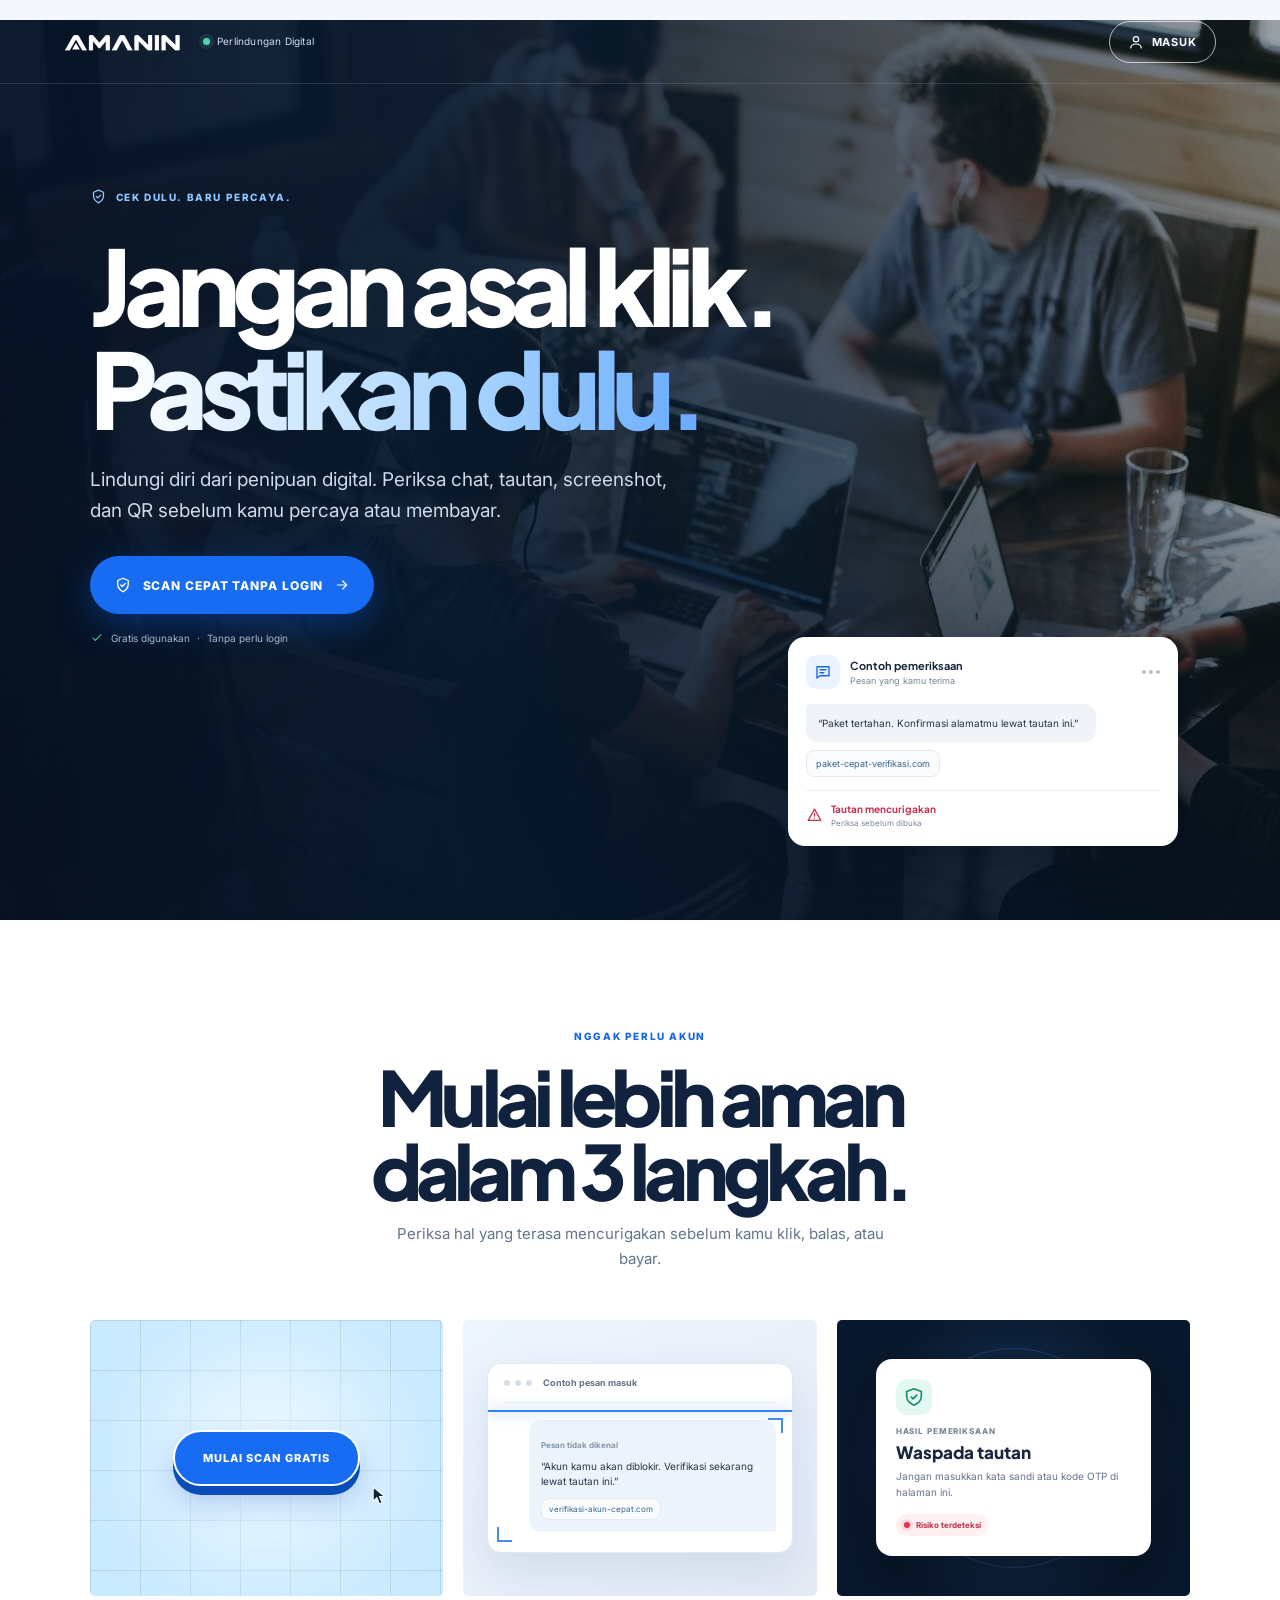
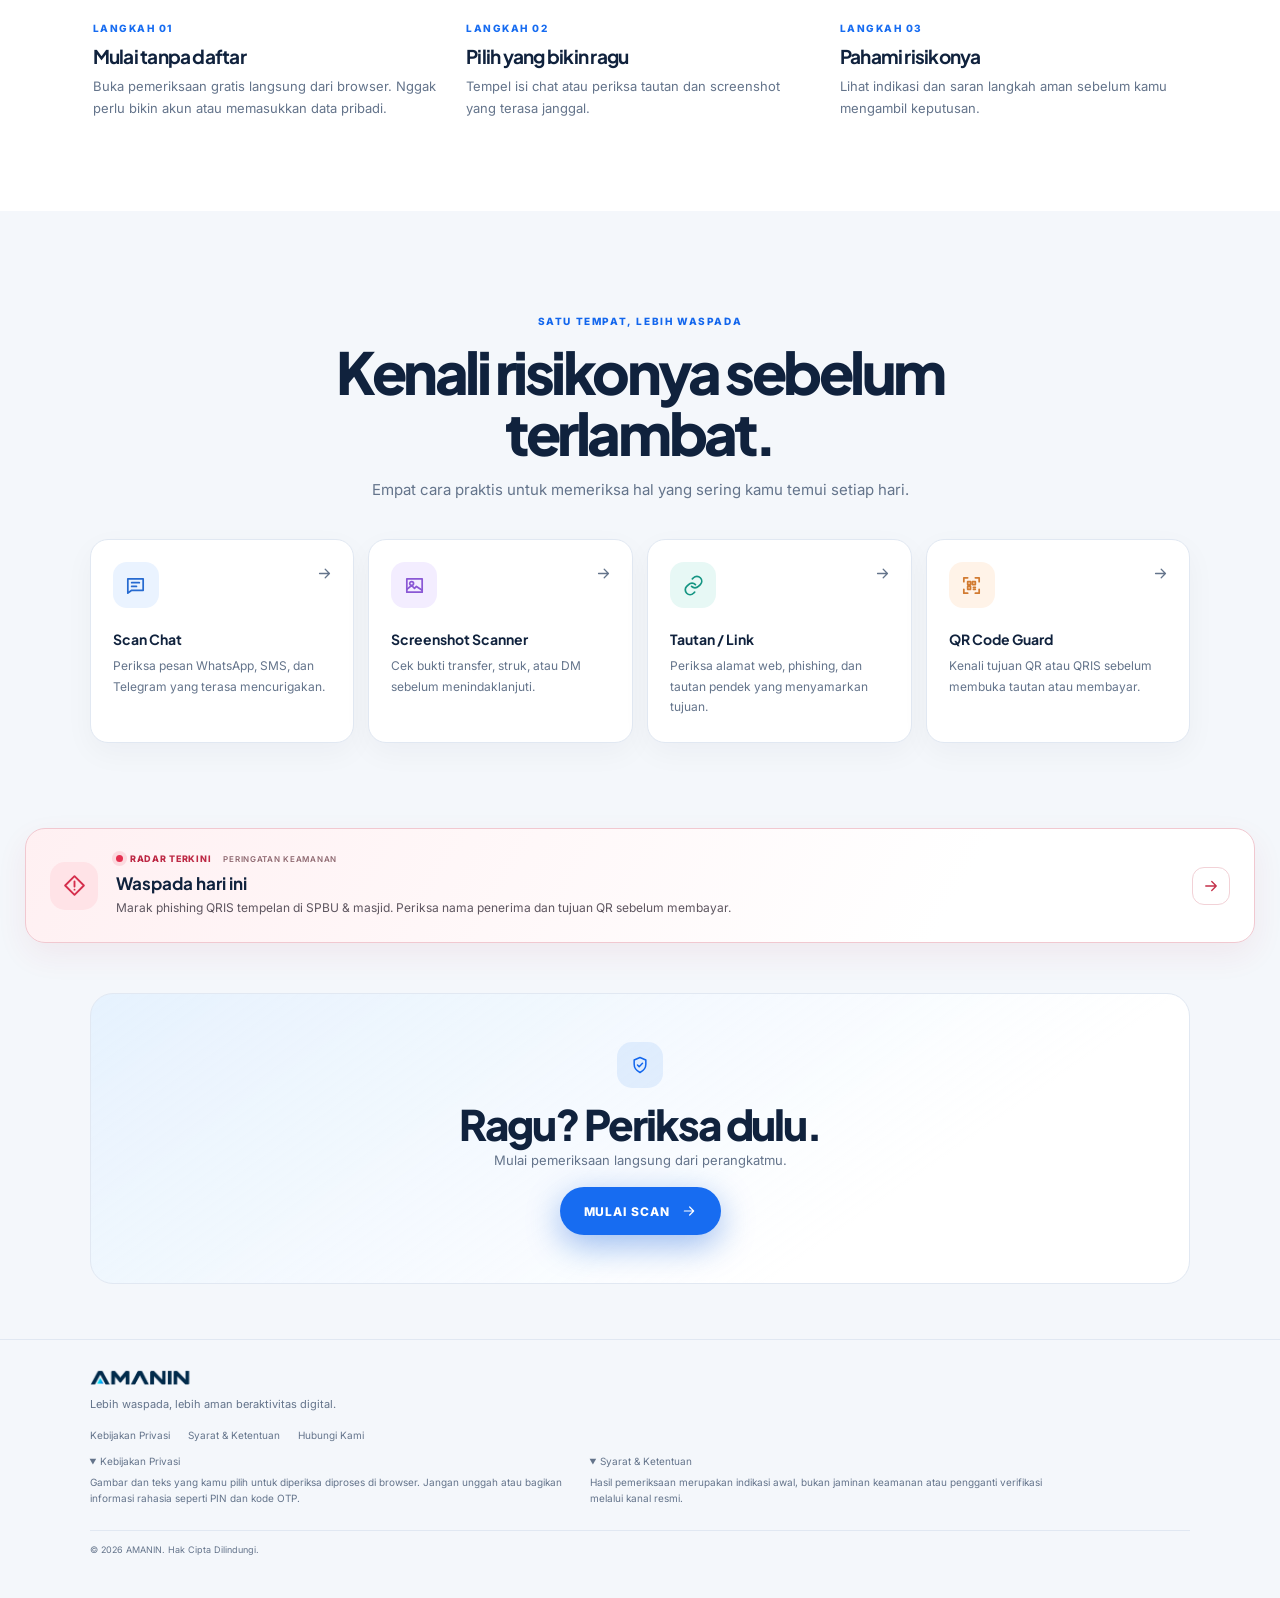
==== index.html @ cc863b43 "banyak lah landing page" ====
<!doctype html>
<html lang="id">
  <head>
    <meta charset="utf-8">
    <meta name="viewport" content="width=device-width, initial-scale=1">
    <meta name="theme-color" content="#f5f8fd">
    <meta name="description" content="AMANIN membantu memeriksa chat, tautan, screenshot, dan QR code agar kamu lebih waspada terhadap penipuan digital.">
    <title>AMANIN — Lindungi Diri dari Penipuan Digital</title>
    <link rel="preconnect" href="https://fonts.googleapis.com">
    <link rel="preconnect" href="https://fonts.gstatic.com" crossorigin>
    <link href="https://fonts.googleapis.com/css2?family=Inter:wght@400;500;600;700&family=Plus+Jakarta+Sans:wght@500;600;700;800&display=swap" rel="stylesheet">
    <link rel="stylesheet" href="css/styles.css">
    <link rel="stylesheet" href="css/landing.css">
  </head>
  <body class="landing-body">
    <div class="landing-shell">
      <header class="landing-header">
        <a class="landing-brand" href="#beranda" aria-label="AMANIN, halaman utama">
          <span class="brand-logo-frame"><img class="brand-logo" src="assets/amanin-wordmark-transparent.png" alt="AMANIN"></span>
          <span class="brand-copy"><small><i></i> Perlindungan Digital</small></span>
        </a>
        <nav class="header-actions" aria-label="Navigasi utama">
          <a class="login-link" href="dashboard.html" aria-label="Masuk ke dashboard AMANIN">
            <svg viewBox="0 0 24 24" aria-hidden="true"><circle cx="12" cy="8" r="4"/><path d="M4 21c.5-4.2 3.1-6 8-6s7.5 1.8 8 6"/></svg>
            <span>Masuk</span>
          </a>
        </nav>
      </header>

      <main id="beranda">
        <section class="landing-hero" aria-labelledby="hero-title">
          <div class="hero-copy">
              <span class="eyebrow"><svg viewBox="0 0 24 24" aria-hidden="true"><path d="M12 3 19 6v5c0 4.6-2.9 7.8-7 10-4.1-2.2-7-5.4-7-10V6l7-3Z"/><path d="m9 12 2 2 4-4"/></svg> CEK DULU. BARU PERCAYA.</span>
              <h1 id="hero-title">Jangan asal klik.<br><span>Pastikan dulu.</span></h1>
              <p class="hero-description">Lindungi diri dari penipuan digital. Periksa chat, tautan, screenshot, dan QR sebelum kamu percaya atau membayar.</p>
            <div class="hero-actions">
              <a class="landing-primary" href="scan.html?mode=qr">
                <svg viewBox="0 0 24 24" aria-hidden="true"><path d="M12 3 19 6v5c0 4.6-2.9 7.8-7 10-4.1-2.2-7-5.4-7-10V6l7-3Z"/><path d="m9 12 2 2 4-4"/></svg>
                Scan Cepat Tanpa Login
                <svg class="button-arrow" viewBox="0 0 24 24" aria-hidden="true"><path d="M5 12h14m-6-6 6 6-6 6"/></svg>
              </a>
            </div>
            <span class="hero-assurance"><svg viewBox="0 0 24 24" aria-hidden="true"><path d="m5 12 4 4L19 6"/></svg> Gratis digunakan <span aria-hidden="true">·</span> Tanpa perlu login</span>
          </div>
          <div class="hero-visual" aria-hidden="true">
            <div class="message-card">
              <div class="message-card-header">
                <span class="message-card-icon"><svg viewBox="0 0 24 24"><path d="M4 5h16v12H8l-4 3V5Z"/><path d="M8 9h8m-8 4h5"/></svg></span>
                <span><strong>Contoh pemeriksaan</strong><small>Pesan yang kamu terima</small></span>
                <span class="message-card-dots" aria-hidden="true"><i></i><i></i><i></i></span>
              </div>
              <p>“Paket tertahan. Konfirmasi alamatmu lewat tautan ini.”</p>
              <span class="message-link">paket-cepat-verifikasi.com</span>
              <div class="message-warning">
                <svg viewBox="0 0 24 24"><path d="M12 3 21 19H3L12 3Z"/><path d="M12 9v4m0 3h.01"/></svg>
                <span><strong>Tautan mencurigakan</strong><small>Periksa sebelum dibuka</small></span>
              </div>
            </div>
          </div>
        </section>

        <section class="steps-section" aria-labelledby="steps-title">
          <div class="steps-intro">
            <span class="eyebrow">NGGAK PERLU AKUN</span>
            <h2 id="steps-title">Mulai lebih aman<br> dalam 3 langkah.</h2>
            <p>Periksa hal yang terasa mencurigakan sebelum kamu klik, balas, atau bayar.</p>
          </div>
          <div class="steps-list">
            <article class="step-card step-start">
              <div class="step-visual start-visual">
                <span class="step-grid-glow"></span>
                <a class="step-demo-button" href="scan.html?mode=qr">MULAI SCAN GRATIS</a>
                <svg class="step-pointer" viewBox="0 0 32 38" aria-hidden="true"><path d="M3 2v27l7-7 5 12 5-2-5-12h10L3 2Z" fill="#10223d" stroke="#fff" stroke-linejoin="round" stroke-width="2"/></svg>
                <span class="step-click-ring" aria-hidden="true"></span>
              </div>
              <div class="step-copy">
                <span class="step-number">LANGKAH 01</span>
                <h3>Mulai tanpa daftar</h3>
                <p>Buka pemeriksaan gratis langsung dari browser. Nggak perlu bikin akun atau memasukkan data pribadi.</p>
              </div>
            </article>

            <article class="step-card step-check">
              <div class="step-visual check-visual" aria-hidden="true">
                <div class="check-window">
                  <div class="check-window-top"><i></i><i></i><i></i><span>Contoh pesan masuk</span></div>
                  <div class="check-message">
                    <span class="message-sender">Pesan tidak dikenal</span>
                    <p>“Akun kamu akan diblokir. Verifikasi sekarang lewat tautan ini.”</p>
                    <span class="message-link">verifikasi-akun-cepat.com</span>
                  </div>
                  <div class="scan-sweep"></div>
                  <span class="scan-corner scan-corner-one"></span>
                  <span class="scan-corner scan-corner-two"></span>
                </div>
              </div>
              <div class="step-copy">
                <span class="step-number">LANGKAH 02</span>
                <h3>Pilih yang bikin ragu</h3>
                <p>Tempel isi chat atau periksa tautan dan screenshot yang terasa janggal.</p>
              </div>
            </article>

            <article class="step-card step-result">
              <div class="step-visual result-visual" aria-hidden="true">
                <div class="result-orbit result-orbit-one"></div>
                <div class="result-orbit result-orbit-two"></div>
                <div class="result-card">
                  <span class="result-icon"><svg viewBox="0 0 24 24"><path d="M12 3 20 6v5c0 4.8-3.1 8-8 10-4.9-2-8-5.2-8-10V6l8-3Z"/><path d="m9 12 2 2 4-4"/></svg></span>
                  <span class="result-label">HASIL PEMERIKSAAN</span>
                  <strong>Waspada tautan</strong>
                  <p>Jangan masukkan kata sandi atau kode OTP di halaman ini.</p>
                  <span class="result-status"><i></i> Risiko terdeteksi</span>
                </div>
              </div>
              <div class="step-copy">
                <span class="step-number">LANGKAH 03</span>
                <h3>Pahami risikonya</h3>
                <p>Lihat indikasi dan saran langkah aman sebelum kamu mengambil keputusan.</p>
              </div>
            </article>
          </div>
        </section>

        <section class="features-section" id="fitur" aria-labelledby="features-title">
          <div class="section-intro">
            <span class="eyebrow">SATU TEMPAT, LEBIH WASPADA</span>
            <h2 id="features-title">Kenali risikonya sebelum terlambat.</h2>
            <p>Empat cara praktis untuk memeriksa hal yang sering kamu temui setiap hari.</p>
          </div>
          <div class="features-grid">
            <a class="feature-card feature-chat" href="scan.html?mode=chat">
              <span class="feature-icon"><svg viewBox="0 0 24 24" aria-hidden="true"><path d="M4 5h16v12H8l-4 3V5Z"/><path d="M8 9h8m-8 4h5"/></svg></span>
              <span class="feature-arrow"><svg viewBox="0 0 24 24" aria-hidden="true"><path d="M5 12h14m-6-6 6 6-6 6"/></svg></span>
              <strong>Scan Chat</strong><small>Periksa pesan WhatsApp, SMS, dan Telegram yang terasa mencurigakan.</small>
            </a>
            <a class="feature-card feature-image" href="scan.html?mode=chat">
              <span class="feature-icon"><svg viewBox="0 0 24 24" aria-hidden="true"><path d="M4 5h16v14H4z"/><circle cx="9" cy="10" r="2"/><path d="m4 16 5-4 3 3 2-2 6 4"/></svg></span>
              <span class="feature-arrow"><svg viewBox="0 0 24 24" aria-hidden="true"><path d="M5 12h14m-6-6 6 6-6 6"/></svg></span>
              <strong>Screenshot Scanner</strong><small>Cek bukti transfer, struk, atau DM sebelum menindaklanjuti.</small>
            </a>
            <a class="feature-card feature-link" href="scan.html?mode=link">
              <span class="feature-icon"><svg viewBox="0 0 24 24" aria-hidden="true"><path d="M10 13a5 5 0 0 0 7.1 0l2-2a5 5 0 0 0-7.1-7.1l-1.2 1.2"/><path d="M14 11a5 5 0 0 0-7.1 0l-2 2a5 5 0 0 0 7.1 7.1l1.2-1.2"/></svg></span>
              <span class="feature-arrow"><svg viewBox="0 0 24 24" aria-hidden="true"><path d="M5 12h14m-6-6 6 6-6 6"/></svg></span>
              <strong>Tautan / Link</strong><small>Periksa alamat web, phishing, dan tautan pendek yang menyamarkan tujuan.</small>
            </a>
            <a class="feature-card feature-qr" href="scan.html?mode=qr">
              <span class="feature-icon"><svg viewBox="0 0 24 24" aria-hidden="true"><path d="M4 8V4h4m8 0h4v4M4 16v4h4m8 0h4v-4M8 8h3v3H8zm5 0h3v3h-3zm-5 5h3v3H8zm6 1h2m-2 2h2"/></svg></span>
              <span class="feature-arrow"><svg viewBox="0 0 24 24" aria-hidden="true"><path d="M5 12h14m-6-6 6 6-6 6"/></svg></span>
              <strong>QR Code Guard</strong><small>Kenali tujuan QR atau QRIS sebelum membuka tautan atau membayar.</small>
            </a>
          </div>
        </section>

        <section class="radar-section" aria-labelledby="radar-title">
          <div class="radar-emblem"><svg viewBox="0 0 24 24" aria-hidden="true"><path d="M12 3 21 12l-9 9-9-9 9-9Z"/><path d="M12 8v5m0 3h.01"/></svg></div>
          <div class="radar-copy">
            <span class="radar-label"><i></i> RADAR TERKINI <small>PERINGATAN KEAMANAN</small></span>
            <h2 id="radar-title">Waspada hari ini</h2>
            <p>Marak phishing QRIS tempelan di SPBU &amp; masjid. Periksa nama penerima dan tujuan QR sebelum membayar.</p>
          </div>
          <a class="radar-link" href="scan.html?mode=qr" aria-label="Periksa QR sekarang"><svg viewBox="0 0 24 24" aria-hidden="true"><path d="M5 12h14m-6-6 6 6-6 6"/></svg></a>
        </section>

        <section class="closing-cta" aria-labelledby="closing-title">
          <span class="closing-icon"><svg viewBox="0 0 24 24" aria-hidden="true"><path d="M12 3 19 6v5c0 4.6-2.9 7.8-7 10-4.1-2.2-7-5.4-7-10V6l7-3Z"/><path d="m9 12 2 2 4-4"/></svg></span>
          <h2 id="closing-title">Ragu? Periksa dulu.</h2>
          <p>Mulai pemeriksaan langsung dari perangkatmu.</p>
          <a class="landing-primary" href="scan.html?mode=qr">Mulai Scan <svg class="button-arrow" viewBox="0 0 24 24" aria-hidden="true"><path d="M5 12h14m-6-6 6 6-6 6"/></svg></a>
        </section>
      </main>

      <footer class="landing-footer">
        <a class="footer-brand" href="#beranda"><img src="assets/amanin-wordmark-transparent.png" alt="AMANIN"></a>
        <p>Lebih waspada, lebih aman beraktivitas digital.</p>
        <nav class="footer-links" aria-label="Informasi">
          <a href="#privasi">Kebijakan Privasi</a><a href="#syarat">Syarat &amp; Ketentuan</a><a href="mailto:halo@amanin.id">Hubungi Kami</a>
        </nav>
        <div class="legal-details">
          <details id="privasi" open><summary>Kebijakan Privasi</summary><p>Gambar dan teks yang kamu pilih untuk diperiksa diproses di browser. Jangan unggah atau bagikan informasi rahasia seperti PIN dan kode OTP.</p></details>
          <details id="syarat" open><summary>Syarat &amp; Ketentuan</summary><p>Hasil pemeriksaan merupakan indikasi awal, bukan jaminan keamanan atau pengganti verifikasi melalui kanal resmi.</p></details>
        </div>
        <small class="copyright">© 2026 AMANIN. Hak Cipta Dilindungi.</small>
      </footer>
    </div>
    <aside class="mobile-sticky-cta" aria-label="Mulai pemeriksaan">
      <a class="landing-primary" href="scan.html?mode=qr">
        <svg viewBox="0 0 24 24" aria-hidden="true"><path d="M12 3 19 6v5c0 4.6-2.9 7.8-7 10-4.1-2.2-7-5.4-7-10V6l7-3Z"/><path d="m9 12 2 2 4-4"/></svg>
        Scan Cepat Tanpa Login
        <svg class="button-arrow" viewBox="0 0 24 24" aria-hidden="true"><path d="M5 12h14m-6-6 6 6-6 6"/></svg>
      </a>
    </aside>
  </body>
</html>
---- css/styles.css ----
:root {
  color-scheme: light;

  /* -- surfaces -- */
  --bg: #f6f7f9;
  --surface: #ffffff;
  --surface-strong: #ffffff;
  --surface-soft: #eef1f4;
  --surface-tint: #e4f7f3;
  --safety-tint: #eaf8f5;
  --header-surface: #f9fafbd9;
  --nav-surface: #ffffffd9;
  --card: #ffffff;
  --border: #e7eaee;
  --line: #e9ecf0;

  /* -- ink -- */
  --ink: #10151c;
  --muted: #5b6573;
  --text-muted: #5b6573;
  --text-subtle: #6b7484;

  /* -- blue brand accents; green is reserved for safe-status indicators -- */
  --cyan: #0752e7;
  --emerald: #0d9d79;
  --accent-grad: linear-gradient(135deg, #0752e7, #3887ff);
  --accent-grad-soft: linear-gradient(135deg, #0752e730, #3887ff30);
  --danger: #dc2b4e;
  --danger-tint: #fde9ed;
  --alert-bg: linear-gradient(120deg,#e7f0ff,#f1f6ff);
  --alert-ink: #14243c;
  --alert-border: #cbdaf0;
  --alert-meta: #0752e7;
  --alert-tag-bg: #d9e7fb;
  --alert-tag-ink: #344761;
  --alert-chevron: #4f6580;

  --shadow-color: 16, 24, 39;

  font-family: "Inter", Arial, sans-serif;
  font-synthesis: none;
  text-rendering: optimizeLegibility;
  -webkit-font-smoothing: antialiased;
  -moz-osx-font-smoothing: grayscale;
}

* { box-sizing: border-box; }
html { min-width: 320px; scroll-behavior: smooth; }
body { margin: 0; color: var(--ink); background: #e4e8ee; }
a { color: inherit; text-decoration: none; }
svg { display: block; width: 1.3rem; height: 1.3rem; fill: none; stroke: currentColor; stroke-width: 1.8; stroke-linecap: round; stroke-linejoin: round; }

@media (prefers-reduced-motion: reduce) {
  * { animation-duration: .001ms !important; animation-iteration-count: 1 !important; transition-duration: .001ms !important; scroll-behavior: auto !important; }
}

.app {
  width: min(100%, 430px);
  min-height: 100vh;
  min-height: 100dvh;
  margin: 0 auto;
  position: relative;
  overflow: clip;
  color: var(--ink);
  background: var(--bg);
  box-shadow: 0 0 60px rgba(8, 11, 16, .08);
}
.theme-checkbox {
  position: absolute;
  width: 1px;
  height: 1px;
  overflow: hidden;
  clip: rect(0,0,0,0);
  white-space: nowrap;
  clip-path: inset(50%);
}

/* -------- dark mode: deep slate canvas with blue brand accents -------- */
.app:has(#theme-toggle:checked) {
  color-scheme: dark;
  --bg: #080b10;
  --surface: #0f141b;
  --surface-strong: #121823;
  --surface-soft: #11161f;
  --surface-tint: #101f3d;
  --safety-tint: #10203a;
  --header-surface: #0a0e14d9;
  --nav-surface: #0c1119d9;
  --card: #121825;
  --border: #1d2531;
  --line: #1d2531;

  --ink: #eef3f8;
  --muted: #8c99a9;
  --text-muted: #94a1b1;
  --text-subtle: #8290a1;

  --cyan: #58a0ff;
  --emerald: #3ce8ac;
  --accent-grad: linear-gradient(135deg, #1769ff, #55a5ff);
  --accent-grad-soft: linear-gradient(135deg, #1769ff30, #55a5ff20);
  --danger: #ff5c7a;
  --danger-tint: #2a131a;
  --alert-bg: linear-gradient(120deg,#0b1220,#0d1a2c);
  --alert-ink: #eef4fa;
  --alert-border: #1b2d44;
  --alert-meta: #58a0ff;
  --alert-tag-bg: #ffffff16;
  --alert-tag-ink: #c6d3e3;
  --alert-chevron: #7f93ab;

  --shadow-color: 0, 0, 0;
}

/* -------- type scale -------- */
.welcome h1, .section-heading h2, .hero-card h2, .insight-title h2,
.safety-heading strong, .category-card strong, .recent-copy strong,
.education-copy strong, .score-ring span {
  font-family: "Plus Jakarta Sans", sans-serif;
}

.topbar {
  height: 64px;
  position: sticky;
  z-index: 5;
  top: 0;
  display: flex;
  align-items: center;
  justify-content: space-between;
  padding: 0 20px;
  background: var(--header-surface);
  border-bottom: 1px solid var(--border);
  backdrop-filter: blur(20px) saturate(140%);
  -webkit-backdrop-filter: blur(20px) saturate(140%);
}
.brand { display: flex; flex-direction: column; align-items: flex-start; gap: 3px; }
.brand-logo-frame { display: block; padding: 2px 0; }
.brand-logo { display: block; width: 92px; height: auto; }
#theme-toggle:checked ~ .topbar .brand-logo { filter: brightness(0) saturate(100%) invert(37%) sepia(92%) saturate(3310%) hue-rotate(211deg) brightness(101%) contrast(104%); }
.brand-copy { display: grid; gap: 2px; }
.brand-copy small { display: flex; align-items: center; gap: 6px; color: var(--text-muted); font-size: 9px; letter-spacing: .2px; line-height: 1; }
.brand-copy i { width: 6px; height: 6px; border-radius: 50%; background: var(--cyan); box-shadow: 0 0 6px color-mix(in srgb, var(--cyan) 70%, transparent); }
.active-pill i { width: 6px; height: 6px; border-radius: 50%; background: var(--emerald); box-shadow: 0 0 6px color-mix(in srgb, var(--emerald) 70%, transparent); }
.topbar-actions { display: flex; align-items: center; gap: 14px; }
.theme-toggle { display: flex; align-items: center; color: var(--text-muted); cursor: pointer; user-select: none; }
.theme-switch { position: relative; width: 42px; height: 25px; display: flex; align-items: center; justify-content: space-between; padding: 0 5px; border: 1px solid var(--border); border-radius: 20px; background: var(--surface-soft); transition: background .25s, border-color .25s; }
.theme-switch svg { position: relative; z-index: 1; width: 13px; height: 13px; color: #596a83; }
.moon-icon { opacity: .5; }
.switch-knob { position: absolute; top: 2px; left: 2px; width: 19px; height: 19px; border-radius: 50%; background: white; box-shadow: 0 1px 4px rgba(16,21,28,.18); transition: transform .25s cubic-bezier(.4,0,.2,1); }
#theme-toggle:checked ~ .topbar .theme-switch { border-color: #27384a; background: #152130; }
#theme-toggle:checked ~ .topbar .switch-knob { transform: translateX(17px); background: #1b2635; box-shadow: 0 0 0 1px #58a0ff40, 0 1px 4px rgba(0,0,0,.3); }
#theme-toggle:checked ~ .topbar .sun-icon { opacity: .4; color: #6c7a8c; }
#theme-toggle:checked ~ .topbar .moon-icon { opacity: 1; color: #58a0ff; }
#theme-toggle:focus-visible ~ .topbar .theme-toggle { outline: 2px solid var(--cyan); outline-offset: 4px; border-radius: 5px; }
.profile { width: 31px; height: 31px; overflow: hidden; border-radius: 50%; box-shadow: 0 0 0 2px var(--border), 0 2px 8px rgba(var(--shadow-color), .12); }
.profile img { width: 100%; height: 100%; display: block; }

main { padding-bottom: 128px; }
.page-content { display: flex; flex-direction: column; gap: 22px; padding: 14px 16px 28px; }

.welcome { display: flex; justify-content: space-between; align-items: center; gap: 12px; min-height: 38px; }
.welcome h1 { font-size: 22px; font-weight: 700; line-height: 1.3; letter-spacing: -.5px; }
.welcome h1 span { display: inline-block; font-size: 20px; }
.welcome p { margin: 4px 0 0; color: var(--text-muted); font-size: 13px; line-height: 1.5; letter-spacing: .1px; }
.shield-badge { position: relative; flex: 0 0 44px; width: 44px; height: 44px; display: grid; place-items: center; border-radius: 16px; color: var(--cyan); background: var(--surface-tint); box-shadow: inset 0 0 0 1px color-mix(in srgb, var(--cyan) 22%, transparent); }
.shield-badge svg { width: 22px; height: 22px; }
.shield-badge i { position: absolute; top: -2px; right: -2px; width: 12px; height: 12px; border: 2px solid var(--bg); border-radius: 50%; background: var(--accent-grad); }

/* -------- bento cards: consistent rounded-3xl + floating shadow -------- */
.safety-card, .category-card, .recent-card, .insight-card, .education-card, .hero-card {
  box-shadow:
    0 1px 2px rgba(var(--shadow-color), .04),
    0 10px 24px rgba(var(--shadow-color), .06),
    0 28px 48px -16px rgba(var(--shadow-color), .10);
}
.app:has(#theme-toggle:checked) .safety-card,
.app:has(#theme-toggle:checked) .category-card,
.app:has(#theme-toggle:checked) .recent-card,
.app:has(#theme-toggle:checked) .insight-card,
.app:has(#theme-toggle:checked) .education-card {
  box-shadow:
    0 1px 0 rgba(255,255,255,.02) inset,
    0 14px 30px rgba(0,0,0,.35),
    0 30px 60px -20px rgba(0,0,0,.5);
}

.safety-card { min-height: 78px; display: flex; align-items: center; gap: 13px; padding: 14px 16px; border-radius: 24px; border: 1px solid var(--border); background: linear-gradient(120deg, var(--surface-strong) 46%, var(--safety-tint)); }
.score-ring { flex: 0 0 44px; width: 44px; height: 44px; display: grid; place-items: center; border-radius: 50%; background: conic-gradient(var(--cyan) 0 345deg, var(--border) 345deg); position: relative; color: var(--ink); font: 700 13px "Plus Jakarta Sans",sans-serif; }
.score-ring::before { content: ""; position: absolute; inset: 3px; border-radius: inherit; background: var(--surface-strong); }
.score-ring span { position: relative; font-variant-numeric: tabular-nums; }
.safety-copy { min-width: 0; flex: 1; }
.safety-heading { display: flex; align-items: center; gap: 7px; flex-wrap: wrap; }
.safety-heading strong { font-size: 13px; font-weight: 600; }
.active-pill { display: inline-flex; align-items: center; gap: 5px; padding: 4px 9px; border-radius: 20px; color: var(--emerald); background: color-mix(in srgb, var(--emerald) 14%, transparent); font-size: 9px; font-weight: 700; letter-spacing: .2px; white-space: nowrap; }
.active-pill i { width: 5px; height: 5px; }
.safety-copy p { margin: 4px 0 0; color: var(--text-subtle); font-size: 11px; letter-spacing: .1px; }
.safety-copy p .inline-icon { width: 13px; height: 13px; display: inline-block; margin: 0 3px -2px 0; }
.info-button { flex: 0 0 30px; width: 30px; height: 30px; display: grid; place-items: center; border-radius: 50%; color: var(--text-muted); background: var(--surface-soft); border: 1px solid var(--border); font: 600 14px "Plus Jakarta Sans",sans-serif; }

.alert-banner { min-height: 54px; display: flex; align-items: center; gap: 11px; padding: 9px 11px; border: 1px solid var(--alert-border); border-radius: 30px; color: var(--alert-ink); background: var(--alert-bg); box-shadow: inset 0 0 0 1px #ffffff24, 0 10px 24px rgba(5,10,20,.08); }
.alert-icon { flex: 0 0 32px; width: 32px; height: 32px; display: grid; place-items: center; border-radius: 50%; color: #fff; background: linear-gradient(135deg, #ff6b81, #dc2b4e); }
.alert-icon svg { width: 19px; height: 19px; }
.alert-copy { display: grid; min-width: 0; flex: 1; gap: 2px; }
.alert-meta { display: flex; align-items: center; gap: 7px; }
.alert-meta strong { color: var(--alert-meta); font-size: 9px; font-weight: 700; letter-spacing: .4px; }
.alert-meta small { padding: 2px 7px; border-radius: 8px; color: var(--alert-tag-ink); background: var(--alert-tag-bg); font-size: 8px; }
.alert-text { overflow: hidden; font-size: 10px; font-weight: 600; letter-spacing: .1px; text-overflow: ellipsis; white-space: nowrap; }
.chevron { color: var(--alert-chevron); }
.chevron svg { width: 17px; height: 17px; }

/* -------- hero scan card -------- */
.hero-card { position: relative; overflow: hidden; min-height: 240px; padding: 24px; border: 1px solid #16304a; border-radius: 28px; color: white; background:
    radial-gradient(120% 140% at 0% 0%, #102c57 0%, transparent 55%),
    linear-gradient(135deg, #060d16 0%, #0a1a2a 55%, #102b54 100%); }
.hero-glow { position: absolute; width: 220px; height: 220px; top: -80px; right: -60px; border-radius: 50%; background: radial-gradient(circle, #2878ff40, transparent 70%); filter: blur(30px); }
.hero-content { position: relative; z-index: 1; }
.ai-label { display: inline-flex; align-items: center; gap: 6px; padding: 5px 11px; border-radius: 20px; color: #e0ebff; background: #ffffff14; border: 1px solid #ffffff1f; font-size: 10px; font-weight: 600; letter-spacing: .2px; }
.ai-label svg { width: 14px; height: 14px; color: #72aeff; }
.hero-card h2 { margin-top: 14px; font-size: 20px; font-weight: 700; line-height: 1.35; letter-spacing: -.3px; }
.hero-card p { max-width: 335px; margin: 10px 0 20px; color: #b9c8db; font-size: 13px; line-height: 1.55; letter-spacing: .1px; }

/* -------- glass CTA with gradient border + micro-interaction -------- */
.scan-button {
  position: relative;
  isolation: isolate;
  min-height: 50px;
  display: flex;
  justify-content: center;
  align-items: center;
  gap: 9px;
  border-radius: 26px;
  background: linear-gradient(135deg, #ffffff1c, #ffffff08);
  backdrop-filter: blur(10px);
  -webkit-backdrop-filter: blur(10px);
  color: white;
  font-size: 13.5px;
  font-weight: 700;
  letter-spacing: .15px;
  box-shadow: 0 10px 28px rgba(14, 40, 60, .4);
  transition: transform .18s cubic-bezier(.4,0,.2,1), box-shadow .18s ease;
}
.scan-button::before {
  content: "";
  position: absolute;
  inset: -1px;
  border-radius: inherit;
  padding: 1.4px;
  background: linear-gradient(135deg, #2878ff, #74b5ff);
  -webkit-mask: linear-gradient(#fff 0 0) content-box, linear-gradient(#fff 0 0);
  -webkit-mask-composite: xor;
  mask-composite: exclude;
  pointer-events: none;
}
.scan-button svg { width: 16px; height: 16px; color: #72aeff; }
.scan-button:hover { transform: translateY(-3px); box-shadow: 0 16px 34px rgba(40, 120, 255, .22); }
.scan-button:active { transform: translateY(-1px) scale(.95); }

.section-block { display: flex; flex-direction: column; gap: 10px; }
.section-heading { display: flex; justify-content: space-between; align-items: center; gap: 8px; }
.section-heading h2 { font-size: 16px; font-weight: 700; line-height: 1.4; letter-spacing: -.2px; }
.section-heading > span { color: var(--text-muted); font-size: 10px; letter-spacing: .2px; }

.category-grid { display: grid; grid-template-columns: repeat(2,minmax(0,1fr)); gap: 11px; }
.category-card { min-width: 0; min-height: 120px; display: flex; flex-direction: column; justify-content: space-between; gap: 6px; padding: 14px; border-radius: 22px; border: 1px solid var(--border); background: var(--card); transition: transform .22s cubic-bezier(.4,0,.2,1), box-shadow .22s ease; }
.category-card:hover { transform: translateY(-3px); }
.category-top { width: 100%; display: flex; justify-content: space-between; align-items: center; margin-bottom: 4px; }
.category-icon { width: 41px; height: 41px; display: grid; place-items: center; border-radius: 14px; }
.category-icon svg { width: 22px; height: 22px; }
.lavender { color: #6e62ff; background: color-mix(in srgb, #6e62ff 14%, var(--surface-soft)); }
.aqua { color: var(--cyan); background: color-mix(in srgb, var(--cyan) 16%, var(--surface-soft)); }
.blue { color: var(--cyan); background: color-mix(in srgb, var(--cyan) 16%, var(--surface-soft)); }
.gray { color: var(--text-subtle); background: var(--surface-soft); }
.pink { color: var(--danger); background: color-mix(in srgb, var(--danger) 14%, var(--surface-soft)); }
.pale-blue { color: var(--cyan); background: color-mix(in srgb, var(--cyan) 10%, var(--surface-soft)); }
.mini-signal { display: grid; place-items: center; color: var(--text-subtle); }
.mini-signal svg { width: 15px; height: 15px; }
.mini-signal.danger { color: var(--danger); }
.mini-signal.danger svg { width: 18px; height: 18px; }
.mini-signal.verified { color: var(--cyan); }
.mini-signal.verified svg { width: 20px; height: 20px; }
.category-card strong { overflow: hidden; font: 700 12.5px "Plus Jakarta Sans",sans-serif; text-overflow: ellipsis; white-space: nowrap; }
.category-card small { overflow: hidden; color: var(--text-muted); font-size: 10px; letter-spacing: .1px; text-overflow: ellipsis; white-space: nowrap; }

.recent-section { gap: 10px; }
.section-heading > a { display: flex; align-items: center; gap: 3px; color: var(--cyan); font-size: 10px; font-weight: 600; white-space: nowrap; }
.section-heading > a svg { width: 13px; height: 13px; }
.recent-list { display: grid; gap: 10px; }
.recent-card { min-width: 0; min-height: 72px; display: flex; align-items: center; gap: 10px; padding: 11px 12px; border-radius: 22px; border: 1px solid var(--border); background: var(--card); }
.recent-icon { flex: 0 0 36px; width: 36px; height: 36px; display: grid; place-items: center; border-radius: 14px; }
.recent-icon svg { width: 19px; height: 19px; }
.risk-icon { color: var(--danger); background: color-mix(in srgb, var(--danger) 14%, var(--surface-soft)); }
.safe-icon { color: var(--emerald); background: color-mix(in srgb, var(--emerald) 14%, var(--surface-soft)); }
.recent-copy { min-width: 0; flex: 1; display: grid; gap: 3px; }
.recent-copy strong { overflow: hidden; font: 600 11.5px "Plus Jakarta Sans",sans-serif; text-overflow: ellipsis; white-space: nowrap; }
.recent-copy small { display: flex; align-items: center; gap: 6px; color: var(--text-subtle); font-size: 9px; }
.recent-copy small i { width: 4px; height: 4px; flex: 0 0 4px; border-radius: 50%; background: var(--text-subtle); opacity: .5; }
.recent-copy em { overflow: hidden; color: var(--danger); font-style: normal; text-overflow: ellipsis; white-space: nowrap; }
.recent-card:nth-child(2) .recent-copy em { color: var(--emerald); }
.risk-pill,.safe-pill { flex: 0 0 auto; display: inline-flex; align-items: center; gap: 5px; padding: 5px 9px; border-radius: 18px; font-size: 9px; font-weight: 700; white-space: nowrap; }
.risk-pill { color: var(--danger); background: var(--danger-tint); }
.risk-pill i { width: 5px; height: 5px; border-radius: 50%; background: var(--danger); }
.safe-pill { color: var(--emerald); background: color-mix(in srgb, var(--emerald) 14%, transparent); }
.safe-pill i { width: 5px; height: 5px; border-radius: 50%; background: var(--emerald); }

.insight-card { display: grid; gap: 10px; padding: 16px; border-radius: 24px; border: 1px solid var(--border); background: var(--surface-soft); }
.insight-title { display: flex; align-items: center; gap: 8px; }
.insight-title > svg { width: 19px; height: 19px; color: var(--cyan); }
.insight-title h2 { font-size: 13px; font-weight: 700; }
.insight-body { display: flex; align-items: flex-start; gap: 11px; }
.trend-icon { flex: 0 0 34px; width: 34px; height: 34px; display: grid; place-items: center; border-radius: 12px; color: var(--cyan); background: var(--surface-strong); }
.trend-icon svg { width: 19px; height: 19px; }
.insight-body p { margin: 0; color: var(--text-muted); font-size: 12px; line-height: 1.7; letter-spacing: .1px; }
.insight-body strong { color: var(--ink); font-weight: 600; }
.insight-body b { color: var(--danger); font-weight: 600; }
.insight-footer { display: flex; align-items: center; justify-content: space-between; gap: 10px; }
.insight-footer small { color: var(--text-muted); font-size: 9px; }
.insight-footer a { display: flex; align-items: center; gap: 5px; color: var(--cyan); font-size: 9px; font-weight: 700; }

.education-card { min-height: 105px; display: flex; align-items: center; justify-content: space-between; gap: 10px; padding: 14px 16px; border: 1px solid var(--border); border-radius: 24px; background: var(--surface-strong); }
.education-copy { min-width: 0; display: grid; gap: 4px; }
.education-copy small { color: var(--cyan); font-size: 9px; font-weight: 700; letter-spacing: .6px; }
.education-copy strong { font: 700 14px "Plus Jakarta Sans",sans-serif; }
.education-copy > span { max-width: 260px; color: var(--text-muted); font-size: 10px; line-height: 1.5; letter-spacing: .1px; }
.education-card img { flex: 0 0 63px; width: 63px; height: 63px; border-radius: 18px; }

/* -------- floating dock navbar -------- */
.bottom-nav {
  position: fixed;
  z-index: 10;
  left: 50%;
  bottom: calc(14px + env(safe-area-inset-bottom, 0px));
  width: min(calc(100% - 28px), 402px);
  min-height: 72px;
  display: grid;
  grid-template-columns: repeat(5,1fr);
  align-items: end;
  padding: 10px 6px;
  border-radius: 26px;
  border: 1px solid var(--border);
  background: var(--nav-surface);
  box-shadow:
    0 1px 0 rgba(255,255,255,.4) inset,
    0 18px 40px rgba(var(--shadow-color), .16);
  transform: translateX(-50%);
  backdrop-filter: blur(22px) saturate(160%);
  -webkit-backdrop-filter: blur(22px) saturate(160%);
}
.app:has(#theme-toggle:checked) .bottom-nav {
  box-shadow:
    0 1px 0 rgba(255,255,255,.03) inset,
    0 18px 44px rgba(0,0,0,.5);
}
.nav-item { position: relative; min-width: 0; display: flex; flex-direction: column; align-items: center; gap: 4px; color: var(--text-muted); font-size: 9px; line-height: 1; transition: color .2s ease; }
.nav-item svg { width: 19px; height: 19px; }
.nav-item.selected { color: var(--cyan); font-weight: 600; }
.nav-dot { position: absolute; top: -2px; margin-left: 19px; width: 7px; height: 7px; border-radius: 50%; background: var(--danger); box-shadow: 0 0 0 2px var(--nav-surface); }
.scan-nav { padding-top: 0; }
.scan-nav-icon { position: relative; width: 54px; height: 54px; display: grid; place-items: center; margin-top: -34px; border: 4px solid var(--bg); border-radius: 50%; color: white; background: var(--accent-grad); box-shadow: 0 8px 22px color-mix(in srgb, var(--cyan) 45%, transparent); transition: transform .2s cubic-bezier(.4,0,.2,1); }
.scan-nav-icon::before { content: ""; position: absolute; inset: 5px; border: 1px solid #ffffff55; border-radius: 50%; }
.scan-nav-icon svg { position: relative; width: 25px; height: 25px; }
.scan-nav:active .scan-nav-icon { transform: scale(.92); }
.scan-nav > span:last-child { margin-top: 0; color: var(--text-muted); }

@media (min-width: 600px) {
  body { padding: 20px 0; }
  .app { min-height: calc(100vh - 40px); border-radius: 30px; }
  .topbar { border-radius: 30px 30px 0 0; }
}
@media (max-width: 360px) {
  .page-content { gap: 18px; padding-right: 13px; padding-left: 13px; }
  .hero-card { padding: 19px; }
  .category-card { padding: 12px; }
  .recent-card { gap: 8px; padding-right: 9px; padding-left: 9px; }
  .risk-pill,.safe-pill { gap: 4px; padding: 5px 7px; font-size: 8px; }
  .recent-copy strong { font-size: 10px; }
  .bottom-nav { width: calc(100% - 20px); padding: 9px 4px; }
}
---- css/landing.css ----
html:has(body.landing-body) { min-width: 0; scroll-behavior: smooth; }

.landing-body {
  min-width: 0;
  min-height: 100vh;
  color: #10223d;
  background: #f4f7fb;
  font-family: "Inter", Arial, sans-serif;
}

.landing-shell {
  --landing-bg: #f4f7fb;
  --landing-card: #fff;
  --landing-ink: #10223d;
  --landing-muted: #64748b;
  --landing-border: #e1e8f2;
  --landing-blue: #1266ed;
  width: 100%;
  min-height: 100vh;
  margin: 0 auto;
  overflow: clip;
  color: var(--landing-ink);
  background: var(--landing-bg);
}

.landing-shell svg {
  width: 1.25rem;
  height: 1.25rem;
  fill: none;
  stroke: currentColor;
  stroke-width: 1.8;
  stroke-linecap: round;
  stroke-linejoin: round;
}

.landing-shell main { padding-bottom: 0; }

.landing-header {
  position: absolute;
  z-index: 5;
  inset: 0 0 auto;
  width: 100%;
  min-height: 84px;
  display: flex;
  align-items: center;
  justify-content: space-between;
  gap: 20px;
  padding: 0 clamp(22px, 5vw, 76px);
  border-bottom: 1px solid rgba(255, 255, 255, .12);
  color: #fff;
}

.landing-brand { display: inline-flex; align-items: center; gap: 13px; }
.landing-brand .brand-logo-frame { display: inline-flex; align-items: center; }
.landing-brand .brand-logo { width: 126px; height: auto; display: block; filter: brightness(0) invert(1); }
.landing-brand .brand-copy small { display: inline-flex; align-items: center; gap: 7px; color: #d2def0; font-size: 10px; }
.landing-brand .brand-copy i { width: 7px; height: 7px; border-radius: 50%; background: #54d6ad; box-shadow: 0 0 0 4px #54d6ad20; }
.header-actions { display: flex; align-items: center; gap: 16px; }
.login-link {
  min-height: 42px;
  display: inline-flex;
  align-items: center;
  justify-content: center;
  gap: 8px;
  padding: 0 18px;
  border: 1px solid #ffffffa8;
  border-radius: 999px;
  color: #fff;
  font-size: 11px;
  font-weight: 700;
  letter-spacing: .08em;
  text-transform: uppercase;
  transition: background .2s ease, border-color .2s ease;
}
.login-link:hover { border-color: #fff; background: #ffffff18; }
.login-link svg { width: 16px; height: 16px; }

.landing-hero {
  position: relative;
  min-height: min(900px, 100svh);
  min-height: max(760px, min(900px, 100svh));
  display: block;
  isolation: isolate;
  overflow: hidden;
  padding: 168px clamp(24px, 7vw, 112px) 160px;
  color: #fff;
  background:
    linear-gradient(90deg, #06101ff5 0%, #07182bea 34%, #07182b9e 66%, #07182b38 100%),
    linear-gradient(0deg, #06101fc9 0%, transparent 47%),
    url("../assets/hero-person.webp") center 42% / cover no-repeat;
}

.landing-hero::before,
.landing-hero::after {
  position: absolute;
  z-index: -1;
  pointer-events: none;
  content: "";
}

.landing-hero::before {
  inset: 0;
  opacity: .2;
  background: linear-gradient(135deg, #1266ed2e, transparent 56%);
}

.landing-hero::after {
  display: none;
}

.hero-copy { position: relative; z-index: 2; width: min(790px, 76%); }
.eyebrow { display: inline-flex; align-items: center; gap: 9px; color: #91c7ff; font-size: 10px; font-weight: 800; letter-spacing: .16em; }
.eyebrow svg { width: 17px; height: 17px; }

.hero-copy h1,
.section-intro h2,
.closing-cta h2 {
  margin: 24px 0 20px;
  font-family: "Plus Jakarta Sans", "Inter", sans-serif;
  font-size: clamp(58px, 8.2vw, 112px);
  font-weight: 800;
  letter-spacing: -.075em;
  line-height: .98;
}

.hero-copy h1 span {
  color: #fff;
  background: linear-gradient(90deg, #fff 4%, #a5d3ff 64%, #68aaff);
  -webkit-background-clip: text;
  background-clip: text;
  -webkit-text-fill-color: transparent;
}

.hero-description {
  max-width: 600px;
  margin: 25px 0 0;
  color: #ced9e9;
  font-size: clamp(15px, 1.6vw, 19px);
  line-height: 1.65;
}

.hero-actions { display: flex; align-items: center; flex-wrap: wrap; gap: 18px; margin-top: 30px; }
.landing-primary {
  min-height: 58px;
  display: inline-flex;
  align-items: center;
  justify-content: center;
  gap: 11px;
  padding: 0 24px;
  border: 0;
  border-radius: 999px;
  color: #fff;
  background: #176cf1;
  box-shadow: 0 10px 34px #0758d966;
  font-size: 12px;
  font-weight: 800;
  letter-spacing: .075em;
  text-transform: uppercase;
  transition: transform .2s ease, background .2s ease, box-shadow .2s ease;
}
.landing-primary:hover { transform: translateY(-2px); background: #3383ff; box-shadow: 0 14px 38px #0758d988; }
.landing-primary svg { width: 18px; height: 18px; }
.landing-primary .button-arrow { width: 16px; height: 16px; }
.landing-secondary { min-height: 48px; display: inline-flex; align-items: center; padding: 0 9px; color: #e0ebfa; font-size: 12px; font-weight: 700; }
.landing-secondary:hover { color: #8dc4ff; }
.hero-assurance { display: flex; align-items: center; gap: 7px; margin-top: 17px; color: #a6bad2; font-size: 10px; }
.hero-assurance svg { width: 14px; height: 14px; color: #53d6aa; }

.hero-visual {
  position: absolute;
  z-index: 1;
  right: clamp(26px, 8vw, 128px);
  bottom: 74px;
  width: min(390px, 36vw);
  pointer-events: none;
  animation: hero-float 6s ease-in-out infinite;
}

.message-card {
  width: 100%;
  padding: 17px;
  border: 1px solid #ffffffba;
  border-radius: 17px;
  color: #17283e;
  background: #fff;
  box-shadow: 0 20px 60px #05101f70;
}
.message-card-header { display: flex; align-items: center; gap: 10px; }
.message-card-icon { width: 34px; height: 34px; display: grid; place-items: center; border-radius: 11px; color: #1869dc; background: #eaf3ff; }
.message-card-icon svg { width: 18px; height: 18px; }
.message-card-header strong, .message-card-header small { display: block; }
.message-card-header strong { font: 700 11px "Plus Jakarta Sans", sans-serif; }
.message-card-header small { margin-top: 3px; color: #76859a; font-size: 9px; }
.message-card-dots { display: flex; gap: 3px; margin-left: auto; }
.message-card-dots i { width: 4px; height: 4px; border-radius: 50%; background: #b6c0cc; }
.message-card > p { max-width: 290px; margin: 15px 0 8px; padding: 11px 12px; border-radius: 4px 12px 12px 12px; color: #26364a; background: #f0f3f7; font-size: 10px; line-height: 1.6; }
.message-link { display: inline-flex; max-width: 100%; overflow: hidden; padding: 7px 9px; border: 1px solid #e5eaf0; border-radius: 8px; color: #37658c; background: #fafbfd; font-size: 9px; text-overflow: ellipsis; white-space: nowrap; }
.message-warning { display: flex; align-items: center; gap: 8px; margin-top: 13px; padding-top: 12px; border-top: 1px solid #edf0f4; color: #c5314e; }
.message-warning svg { width: 17px; height: 17px; flex: 0 0 auto; }
.message-warning strong, .message-warning small { display: block; }
.message-warning strong { font: 700 10px "Plus Jakarta Sans", sans-serif; }
.message-warning small { margin-top: 3px; color: #78879a; font-size: 8px; }

.steps-section { padding: 104px clamp(24px, 7vw, 112px) 92px; background: #fff; }
.steps-intro { max-width: 660px; margin: 0 auto 48px; text-align: center; }
.steps-intro .eyebrow { color: var(--landing-blue); }
.steps-intro h2 { margin: 15px 0 13px; font-family: "Plus Jakarta Sans", "Inter", sans-serif; font-size: clamp(42px, 6vw, 76px); font-weight: 800; letter-spacing: -.075em; line-height: .98; }
.steps-intro p { max-width: 510px; margin: 0 auto; color: var(--landing-muted); font-size: 15px; line-height: 1.7; }
.steps-list { display: grid; grid-template-columns: repeat(3, minmax(0, 1fr)); gap: 20px; max-width: 1240px; margin: 0 auto; }
.step-card { min-width: 0; }
.step-visual { position: relative; min-height: 276px; display: grid; place-items: center; overflow: hidden; border-radius: 5px; }
.start-visual {
  isolation: isolate;
  background-color: #c9eaff;
  background-image: linear-gradient(#163e6920 1px, transparent 1px), linear-gradient(90deg, #163e6920 1px, transparent 1px);
  background-size: 50px 50px;
}
.step-grid-glow { position: absolute; z-index: -1; width: 62%; aspect-ratio: 1; border-radius: 50%; background: #fff; filter: blur(55px); opacity: .64; }
.step-demo-button { position: relative; z-index: 1; min-height: 56px; display: inline-flex; align-items: center; justify-content: center; padding: 0 28px; border: 2px solid #fff; border-radius: 999px; color: #fff; background: #176cf1; box-shadow: 0 9px 0 #0b4db8, 0 16px 30px #0b4db840; font-size: 11px; font-weight: 800; letter-spacing: .1em; transition: transform .2s ease, box-shadow .2s ease; }
.step-demo-button:hover { transform: translateY(-3px); box-shadow: 0 12px 0 #0b4db8, 0 20px 34px #0b4db850; }
.step-pointer { position: absolute; z-index: 2; top: calc(50% + 28px); left: calc(50% + 104px); width: 31px; height: 37px; animation: pointer-tap 3.1s ease-in-out infinite; }
.step-click-ring { position: absolute; top: calc(50% - 12px); left: calc(50% + 15px); width: 24px; height: 24px; border: 2px solid #176cf1; border-radius: 50%; opacity: 0; animation: click-ripple 3.1s ease-out infinite; }
.step-copy { padding: 20px 3px 0; }
.step-number { color: #176cf1; font-size: 10px; font-weight: 800; letter-spacing: .15em; }
.step-copy h3 { margin: 8px 0 7px; font-family: "Plus Jakarta Sans", "Inter", sans-serif; font-size: 19px; letter-spacing: -.04em; }
.step-copy p { max-width: 360px; margin: 0; color: var(--landing-muted); font-size: 13px; line-height: 1.7; }
.check-visual { padding: 24px; background: linear-gradient(145deg, #edf5ff, #e4ebf6); }
.check-window { position: relative; width: min(100%, 350px); min-height: 190px; overflow: hidden; padding: 0 16px 16px; border: 1px solid #dfe7f1; border-radius: 14px; background: #fff; box-shadow: 0 18px 45px #2744661c; }
.check-window-top { height: 39px; display: flex; align-items: center; gap: 5px; border-bottom: 1px solid #edf1f5; }
.check-window-top i { width: 6px; height: 6px; border-radius: 50%; background: #d5dfeb; }
.check-window-top span { margin-left: 6px; color: #617189; font-size: 9px; font-weight: 700; }
.check-message { position: relative; z-index: 1; width: 91%; margin: 17px 0 0 auto; padding: 12px; border-radius: 12px 12px 3px 12px; background: #eef4fb; animation: message-arrive 4.4s ease-in-out infinite; }
.message-sender { color: #8795a8; font-size: 8px; font-weight: 700; }
.check-message p { margin: 7px 0; color: #26364a; font-size: 10px; line-height: 1.5; }
.check-message .message-link { padding: 5px 7px; font-size: 8px; }
.scan-sweep { position: absolute; z-index: 3; top: 46px; right: 0; left: 0; height: 2px; background: #2e82ff; box-shadow: 0 0 14px #2e82ffbd; animation: scan-sweep 3.4s ease-in-out infinite; }
.scan-corner { position: absolute; z-index: 2; top: 54px; right: 9px; width: 15px; height: 15px; border-top: 2px solid #438bf0; border-right: 2px solid #438bf0; }
.scan-corner-two { top: auto; right: auto; bottom: 10px; left: 9px; border: 0; border-bottom: 2px solid #438bf0; border-left: 2px solid #438bf0; }
.result-visual { isolation: isolate; background: radial-gradient(circle at 50% 50%, #1b3b64, #09182c 72%); }
.result-orbit { position: absolute; z-index: -1; width: 220px; height: 220px; border: 1px solid #5daaff38; border-radius: 50%; }
.result-orbit-one { animation: orbit-turn 10s linear infinite; }
.result-orbit-two { width: 176px; height: 176px; border-color: #ff6d8540; animation: orbit-turn 7s linear infinite reverse; }
.result-card { position: relative; width: min(78%, 284px); padding: 19px; border: 1px solid #ffffffd9; border-radius: 16px; color: #17283e; background: #fff; box-shadow: 0 20px 50px #0005; animation: result-arrive 4.4s ease-in-out infinite; }
.result-icon { width: 36px; height: 36px; display: grid; place-items: center; margin-bottom: 11px; border-radius: 11px; color: #138d72; background: #e3f8f1; }
.result-icon svg { width: 22px; height: 22px; }
.result-label { display: block; color: #78879a; font-size: 8px; font-weight: 800; letter-spacing: .11em; }
.result-card strong { display: block; margin-top: 5px; font: 800 17px "Plus Jakarta Sans", sans-serif; }
.result-card > p { margin: 6px 0 12px; color: #64748b; font-size: 10px; line-height: 1.55; }
.result-status { display: inline-flex; align-items: center; gap: 6px; padding: 6px 8px; border-radius: 999px; color: #bb344b; background: #fff0f2; font-size: 8px; font-weight: 700; }
.result-status i { width: 6px; height: 6px; border-radius: 50%; background: #e52f4f; box-shadow: 0 0 0 3px #e52f4f1f; }

.features-section { padding: 98px clamp(24px, 7vw, 112px) 85px; }
.section-intro { max-width: 670px; margin: 0 auto 37px; text-align: center; }
.section-intro .eyebrow { color: var(--landing-blue); }
.section-intro h2 { margin: 13px 0; font-size: clamp(34px, 5vw, 58px); letter-spacing: -.06em; line-height: 1.05; }
.section-intro p { margin: 0; color: var(--landing-muted); font-size: 15px; line-height: 1.7; }
.features-grid { display: grid; grid-template-columns: repeat(4, minmax(0, 1fr)); gap: 14px; max-width: 1240px; margin: 0 auto; }
.feature-card {
  position: relative;
  min-height: 204px;
  padding: 22px;
  border: 1px solid var(--landing-border);
  border-radius: 18px;
  color: var(--landing-ink);
  background: var(--landing-card);
  box-shadow: 0 10px 30px #10223d0a;
  transition: transform .2s ease, border-color .2s ease, box-shadow .2s ease;
}
.feature-card:hover { transform: translateY(-4px); border-color: #77aef2; box-shadow: 0 18px 45px #10223d12; }
.feature-icon { width: 46px; height: 46px; display: grid; place-items: center; margin-bottom: 22px; border-radius: 14px; color: #1765d8; background: #edf5ff; }
.feature-chat .feature-icon { color: #266ad0; background: #eaf3ff; }
.feature-image .feature-icon { color: #8a58d5; background: #f3edff; }
.feature-link .feature-icon { color: #159583; background: #e7f8f5; }
.feature-qr .feature-icon { color: #d27b31; background: #fff3e8; }
.feature-icon svg { width: 23px; height: 23px; }
.feature-arrow { position: absolute; top: 25px; right: 20px; color: var(--landing-muted); }
.feature-arrow svg { width: 17px; height: 17px; }
.feature-card strong, .feature-card small { display: block; }
.feature-card strong { margin-bottom: 8px; font-family: "Plus Jakarta Sans", sans-serif; font-size: 14px; }
.feature-card small { color: var(--landing-muted); font-size: 12px; line-height: 1.7; }

.radar-section {
  max-width: 1230px;
  display: flex;
  align-items: center;
  gap: 18px;
  margin: 0 auto 35px;
  padding: 24px;
  border: 1px solid #f1c8d0;
  border-radius: 20px;
  background: linear-gradient(120deg, #fff0f2, #fff 75%);
  box-shadow: 0 12px 32px #be2a4312;
}
.radar-emblem { width: 48px; height: 48px; flex: 0 0 auto; display: grid; place-items: center; border-radius: 15px; color: #d52e4c; background: #ffe3e7; }
.radar-emblem svg { width: 25px; height: 25px; }
.radar-copy { flex: 1; }
.radar-label { display: flex; align-items: center; gap: 7px; color: #bd2945; font-size: 9px; font-weight: 800; letter-spacing: .08em; }
.radar-label i { width: 7px; height: 7px; border-radius: 50%; background: #e52f4f; box-shadow: 0 0 0 4px #e52f4f1f; animation: radar-pulse 1.7s ease-out infinite; }
.radar-label small { margin-left: 5px; color: #8e6870; font-size: 8px; font-weight: 600; }
.radar-copy h2 { margin: 8px 0 4px; font-family: "Plus Jakarta Sans", sans-serif; font-size: 17px; }
.radar-copy p { max-width: 700px; margin: 0; color: #5e5660; font-size: 12px; line-height: 1.65; }
.radar-link { width: 38px; height: 38px; flex: 0 0 auto; display: grid; place-items: center; border: 1px solid #f2d2d7; border-radius: 12px; color: #c4314a; background: #ffffffcc; }
.radar-link svg { width: 18px; height: 18px; }
.closing-cta {
  display: flex;
  flex-direction: column;
  align-items: center;
  margin: 50px clamp(24px, 7vw, 112px) 55px;
  padding: 48px 24px;
  border: 1px solid var(--landing-border);
  border-radius: 23px;
  text-align: center;
  background: linear-gradient(145deg, #e1f0ffbd, var(--landing-card) 72%);
}
.closing-icon { width: 46px; height: 46px; display: grid; place-items: center; border-radius: 15px; color: var(--landing-blue); background: #3180e71c; }
.closing-cta h2 { margin: 15px 0 8px; font-size: clamp(28px, 4vw, 42px); letter-spacing: -.05em; }
.closing-cta p { margin: 0 0 19px; color: var(--landing-muted); font-size: 13px; }
.closing-cta .landing-primary { min-height: 48px; }

.landing-footer { padding: 28px clamp(24px, 7vw, 112px) 23px; border-top: 1px solid var(--landing-border); background: var(--landing-bg); }
.footer-brand { display: inline-flex; align-items: center; }
.footer-brand img { width: 108px; height: auto; }
.landing-footer > p { margin: 8px 0 18px; color: var(--landing-muted); font-size: 11px; }
.footer-links { display: flex; flex-wrap: wrap; gap: 18px; }
.footer-links a { color: var(--landing-muted); font-size: 10px; }
.footer-links a:hover { color: var(--landing-blue); }
.legal-details { display: flex; flex-wrap: wrap; gap: 10px 20px; margin-top: 14px; }
.legal-details details { color: var(--landing-muted); font-size: 10px; }
.legal-details summary { cursor: pointer; }
.legal-details p { max-width: 480px; margin: 7px 0; line-height: 1.6; }
.copyright { display: block; margin-top: 17px; padding-top: 13px; border-top: 1px solid var(--landing-border); color: var(--landing-muted); font-size: 9px; }
.mobile-sticky-cta { display: none; }

@keyframes hero-float { 0%, 100% { transform: translateY(0); } 50% { transform: translateY(-9px); } }
@keyframes orbit-turn { to { transform: rotate(360deg); } }
@keyframes radar-pulse { 0% { box-shadow: 0 0 0 0 #e52f4f4d; } 75%,100% { box-shadow: 0 0 0 7px #e52f4f00; } }
@keyframes pointer-tap {
  0%, 13%, 100% { transform: translate(0, 0) scale(1); }
  23% { transform: translate(-80px, -31px) scale(.92); }
  30% { transform: translate(-80px, -31px) scale(.82); }
  40%, 78% { transform: translate(-80px, -31px) scale(1); }
}
@keyframes click-ripple {
  0%, 22%, 100% { opacity: 0; transform: scale(.55); }
  29% { opacity: .7; transform: scale(.55); }
  42% { opacity: 0; transform: scale(2.2); }
}
@keyframes message-arrive {
  0%, 12%, 100% { opacity: .45; transform: translateY(9px); }
  25%, 76% { opacity: 1; transform: translateY(0); }
}
@keyframes scan-sweep {
  0%, 12% { transform: translateY(0); opacity: 0; }
  18% { opacity: 1; }
  78% { transform: translateY(124px); opacity: 1; }
  88%, 100% { transform: translateY(124px); opacity: 0; }
}
@keyframes result-arrive {
  0%, 12%, 100% { transform: translateY(8px) scale(.98); opacity: .6; }
  25%, 78% { transform: translateY(0) scale(1); opacity: 1; }
}

@media (min-width: 1450px) {
  .landing-hero { padding-left: max(112px, calc((100vw - 1260px) / 2)); }
}

@media (max-width: 760px) {
  .landing-header { min-height: 68px; padding: 0 20px; }
  .landing-brand .brand-logo { width: 105px; }
  .landing-brand .brand-copy { display: none; }
  .header-actions { gap: 9px; }
  .login-link { min-height: 36px; gap: 6px; padding: 0 12px; font-size: 9px; }
  .landing-hero {
    min-height: max(760px, 100svh);
    padding: 134px 23px 170px;
    background:
      linear-gradient(180deg, #06101ff5 0%, #07182bd9 47%, #07182b7d 100%),
      url("../assets/hero-person.webp") 61% center / cover no-repeat;
  }
  .landing-hero::before { opacity: .1; }
  .hero-copy { width: 100%; max-width: 570px; }
  .eyebrow { font-size: 9px; }
  .hero-copy h1 { margin: 19px 0 16px; font-size: clamp(55px, 14vw, 76px); letter-spacing: -.075em; line-height: .99; }
  .hero-description { max-width: 490px; margin-top: 0; color: #d0dbea; font-size: 14px; line-height: 1.62; }
  .hero-actions { gap: 10px; margin-top: 22px; }
  .hero-actions .landing-primary { min-height: 52px; padding: 0 19px; font-size: 10px; }
  .landing-secondary { min-height: 42px; font-size: 11px; }
  .hero-assurance { margin-top: 12px; font-size: 9px; }
  .hero-visual { right: 18px; bottom: 84px; width: min(290px, calc(100% - 36px)); }
  .message-card { padding: 14px; }
  .steps-section { padding: 72px 20px 58px; }
  .steps-intro { margin-bottom: 28px; text-align: left; }
  .steps-intro h2 { margin: 12px 0; font-size: clamp(38px, 10vw, 52px); }
  .steps-intro p { margin: 0; font-size: 13px; }
  .steps-list { grid-template-columns: minmax(0, 1fr); gap: 30px; }
  .step-visual { min-height: 230px; }
  .step-copy { padding: 15px 2px 0; }
  .step-copy h3 { font-size: 17px; }
  .step-copy p { font-size: 12px; }
  .step-pointer { left: calc(50% + 90px); }
  .step-check .step-visual { padding: 18px; }
  .check-window { min-height: 184px; }
  .result-card { width: min(82%, 284px); }
  .features-section { padding: 72px 20px 55px; }
  .section-intro { margin-bottom: 23px; text-align: left; }
  .section-intro h2 { margin: 11px 0; font-size: clamp(32px, 9vw, 45px); }
  .section-intro p { font-size: 13px; }
  .features-grid { grid-template-columns: minmax(0, 1fr); gap: 9px; }
  .feature-card { min-height: 88px; display: grid; grid-template-columns: 42px minmax(0, 1fr) 20px; grid-template-rows: auto auto; align-items: center; column-gap: 12px; padding: 14px; border-radius: 15px; }
  .feature-icon { grid-column: 1; grid-row: 1 / 3; width: 39px; height: 39px; margin: 0; }
  .feature-card strong { grid-column: 2; grid-row: 1; align-self: end; margin: 0 0 3px; font-size: 12px; }
  .feature-card small { grid-column: 2; grid-row: 2; align-self: start; font-size: 10px; }
  .feature-arrow { top: auto; right: 14px; grid-column: 3; grid-row: 1 / 3; }
  .radar-section { gap: 12px; margin: 0 20px 20px; padding: 16px 13px; border-radius: 16px; }
  .radar-emblem { width: 39px; height: 39px; border-radius: 12px; }
  .radar-label { flex-wrap: wrap; font-size: 8px; }
  .radar-label small { flex-basis: 100%; margin-left: 14px; font-size: 7px; }
  .radar-copy h2 { font-size: 14px; }
  .radar-copy p { font-size: 10px; }
  .radar-link { width: 32px; height: 32px; }
  .closing-cta { margin: 35px 20px 32px; padding: 30px 16px; }
  .closing-cta h2 { font-size: 27px; }
  .landing-footer { padding: 23px 20px 112px; }
  .mobile-sticky-cta {
    position: fixed;
    z-index: 20;
    right: 0;
    bottom: 0;
    left: 0;
    width: 100%;
    display: block;
    padding: 10px 16px calc(10px + env(safe-area-inset-bottom));
    border-top: 1px solid #ffffff26;
    background: #081629eF;
    box-shadow: 0 -8px 28px #06122540;
    backdrop-filter: blur(18px);
    -webkit-backdrop-filter: blur(18px);
  }
  .mobile-sticky-cta .landing-primary { width: 100%; min-height: 48px; }
}

@media (max-width: 370px) {
  .landing-header { padding: 0 14px; }
  .landing-hero { padding-right: 19px; padding-left: 19px; }
  .hero-copy h1 { font-size: 54px; }
  .hero-actions .landing-primary { padding: 0 13px; font-size: 9px; }
  .hero-visual { right: 19px; width: min(270px, calc(100% - 38px)); }
}

@media (prefers-reduced-motion: reduce) {
  .landing-shell *, .landing-shell *::before, .landing-shell *::after {
    animation-duration: .001ms !important;
    animation-iteration-count: 1 !important;
    scroll-behavior: auto !important;
    transition-duration: .001ms !important;
  }
}
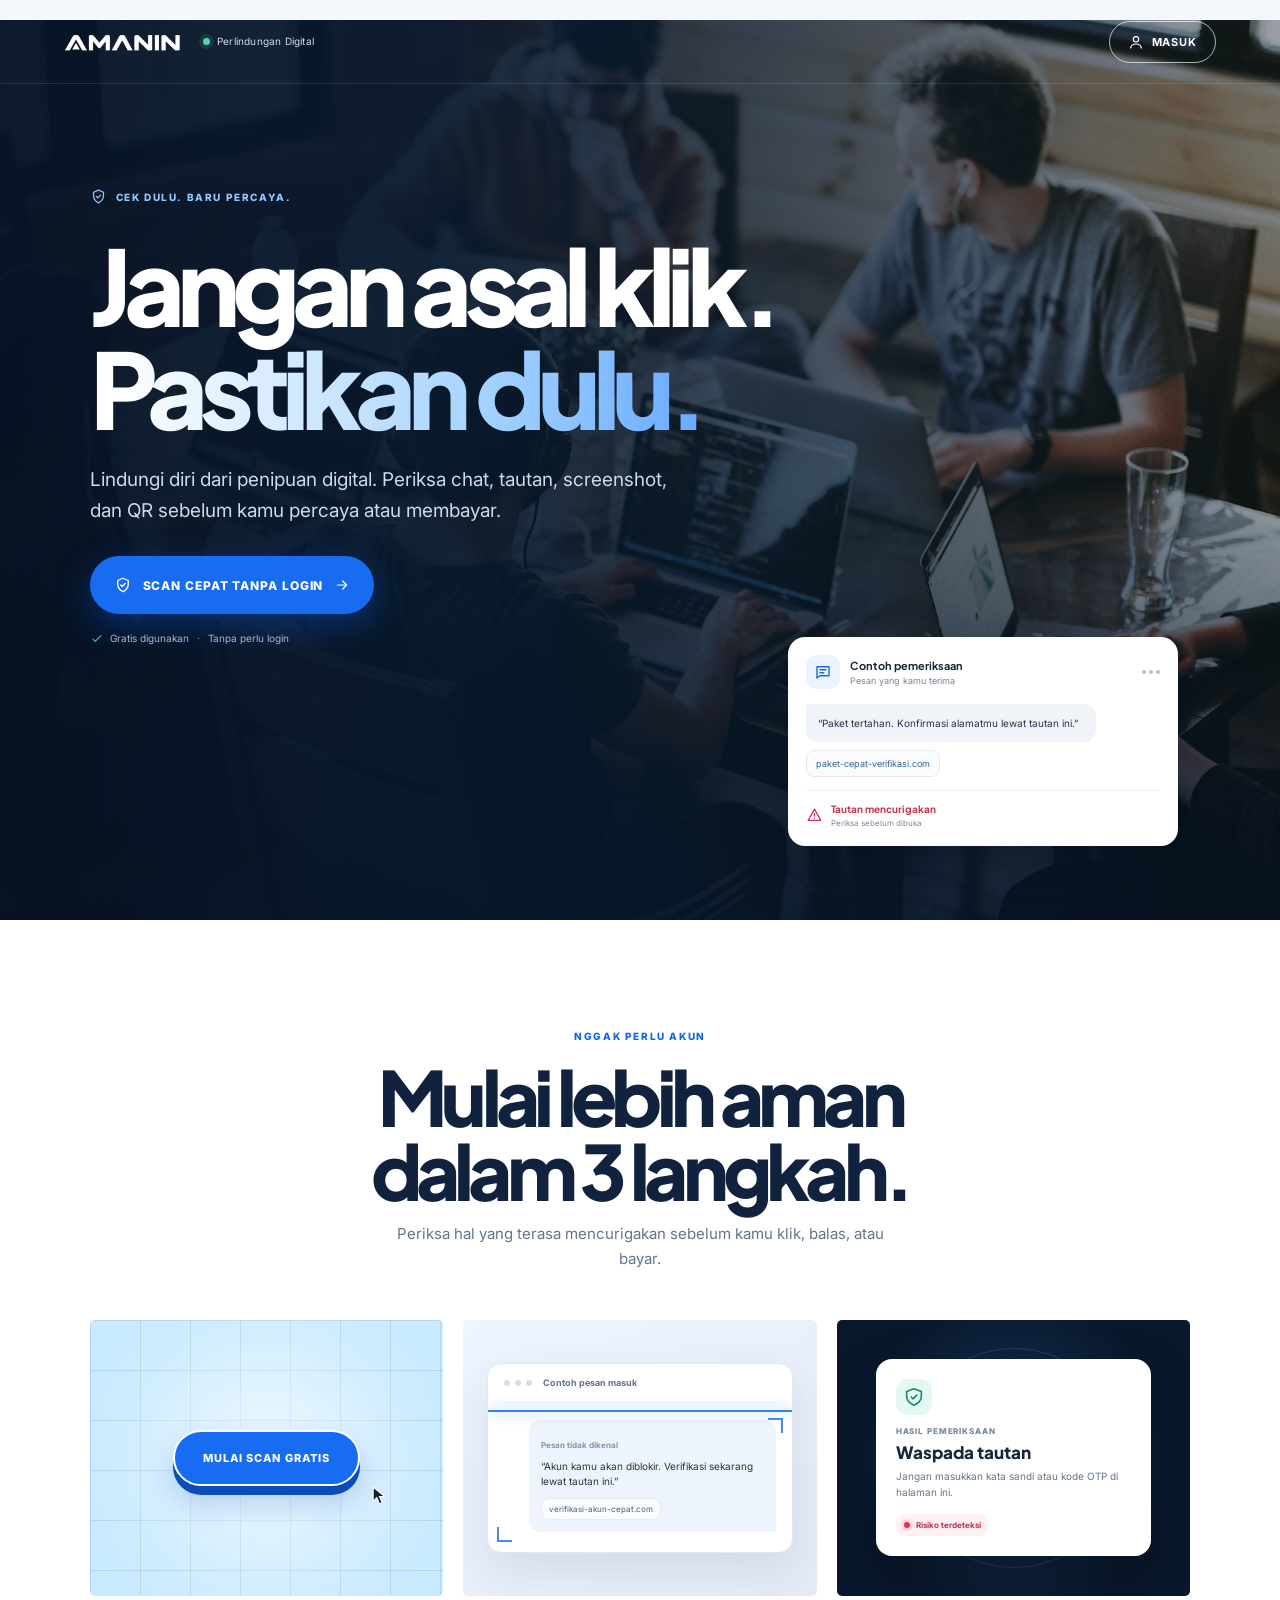
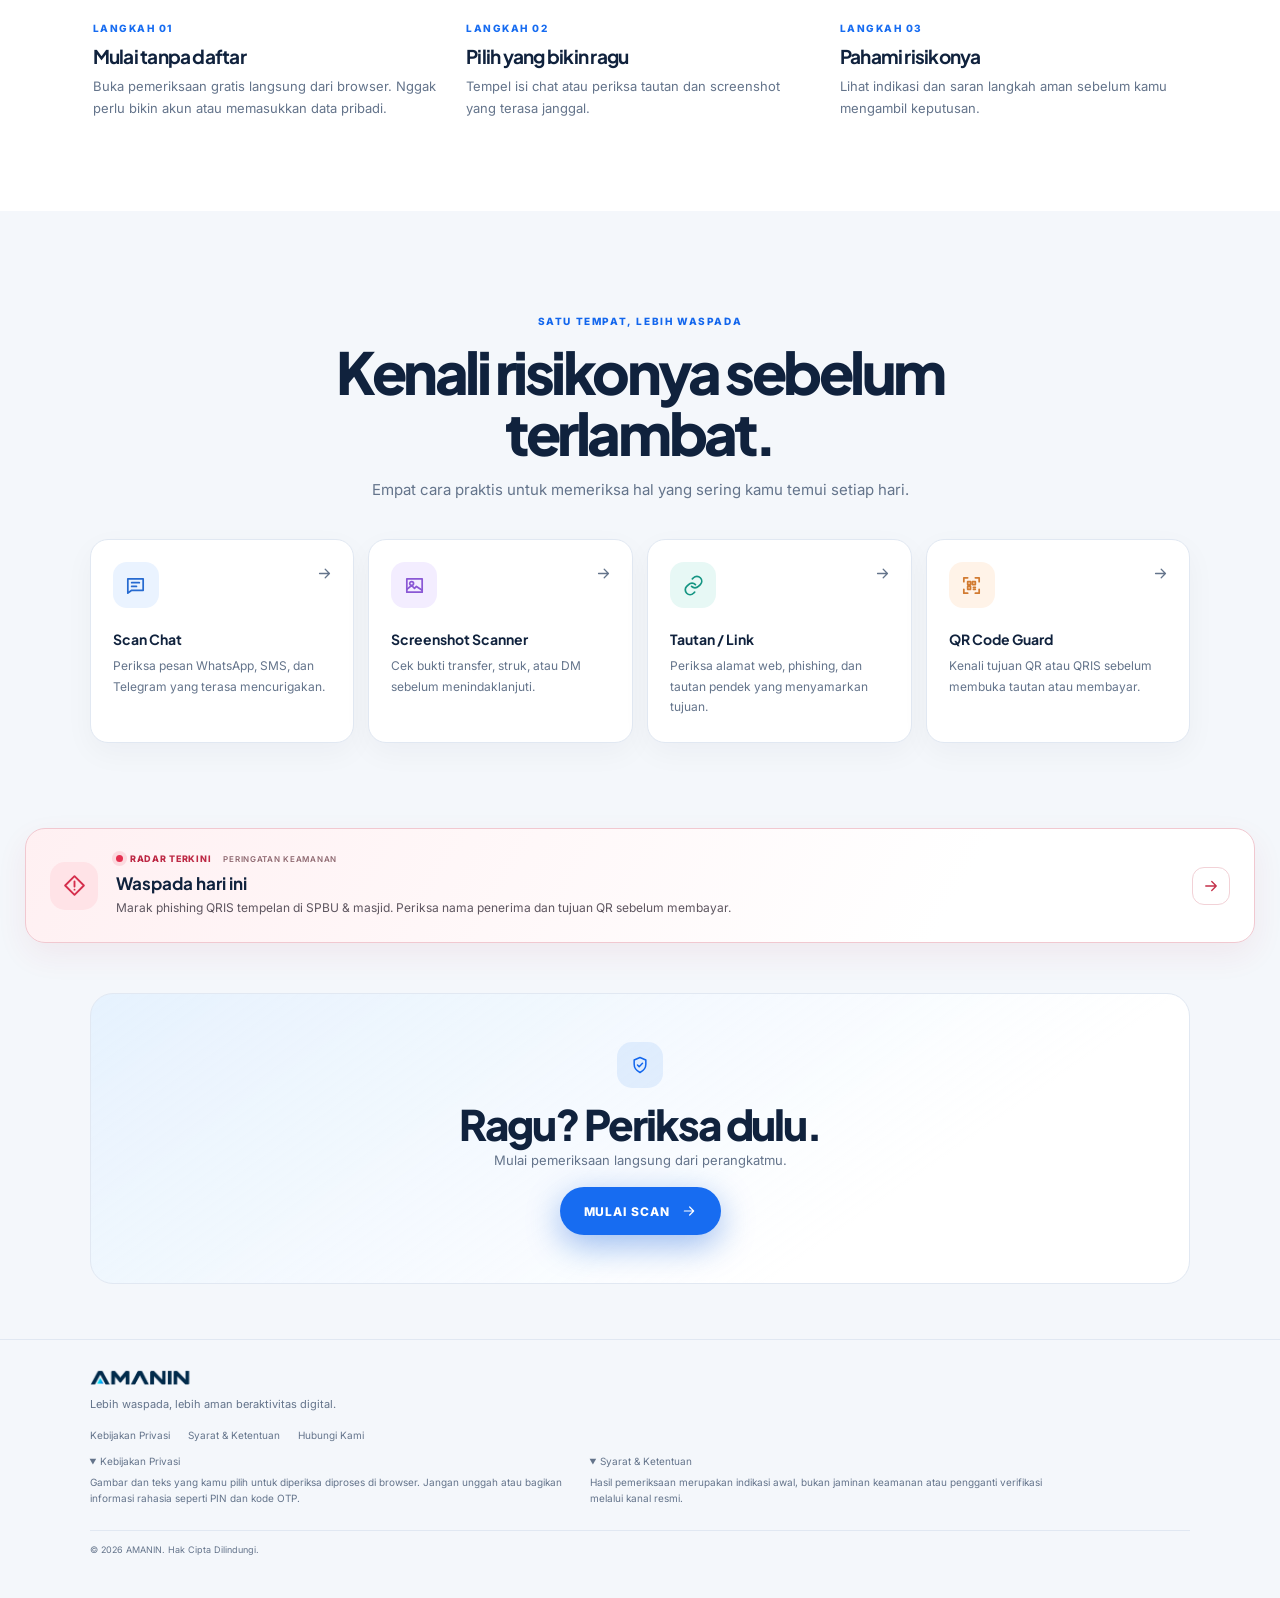
==== commit 4a33edc2: "anuan" ====
--- a/index.html
+++ b/index.html
@@ -40,7 +40,11 @@
                 <svg class="button-arrow" viewBox="0 0 24 24" aria-hidden="true"><path d="M5 12h14m-6-6 6 6-6 6"/></svg>
               </a>
             </div>
-            <span class="hero-assurance"><svg viewBox="0 0 24 24" aria-hidden="true"><path d="m5 12 4 4L19 6"/></svg> Gratis digunakan <span aria-hidden="true">·</span> Tanpa perlu login</span>
+            <div class="hero-assurance">
+              <span class="assurance-item"><svg viewBox="0 0 24 24" aria-hidden="true"><path d="m5 12 4 4L19 6"/></svg>Gratis digunakan</span>
+              <span class="assurance-separator" aria-hidden="true">·</span>
+              <span class="assurance-item">Tanpa perlu login</span>
+            </div>
           </div>
           <div class="hero-visual" aria-hidden="true">
             <div class="message-card">
--- a/css/landing.css
+++ b/css/landing.css
@@ -163,7 +163,9 @@
 .landing-primary .button-arrow { width: 16px; height: 16px; }
 .landing-secondary { min-height: 48px; display: inline-flex; align-items: center; padding: 0 9px; color: #e0ebfa; font-size: 12px; font-weight: 700; }
 .landing-secondary:hover { color: #8dc4ff; }
-.hero-assurance { display: flex; align-items: center; gap: 7px; margin-top: 17px; color: #a6bad2; font-size: 10px; }
+.hero-assurance { display: flex; align-items: center; flex-wrap: wrap; column-gap: 8px; row-gap: 5px; width: fit-content; max-width: 100%; margin-top: 17px; color: #a6bad2; font-size: 10px; line-height: 1.5; }
+.assurance-item { min-width: 0; display: inline-flex; align-items: center; gap: 6px; white-space: nowrap; }
+.assurance-separator { color: #71859f; }
 .hero-assurance svg { width: 14px; height: 14px; color: #53d6aa; }
 
 .hero-visual {
@@ -372,7 +374,7 @@
   .login-link { min-height: 36px; gap: 6px; padding: 0 12px; font-size: 9px; }
   .landing-hero {
     min-height: max(760px, 100svh);
-    padding: 134px 23px 170px;
+    padding: 134px 23px 120px;
     background:
       linear-gradient(180deg, #06101ff5 0%, #07182bd9 47%, #07182b7d 100%),
       url("../assets/hero-person.webp") 61% center / cover no-repeat;
@@ -385,8 +387,14 @@
   .hero-actions { gap: 10px; margin-top: 22px; }
   .hero-actions .landing-primary { min-height: 52px; padding: 0 19px; font-size: 10px; }
   .landing-secondary { min-height: 42px; font-size: 11px; }
-  .hero-assurance { margin-top: 12px; font-size: 9px; }
-  .hero-visual { right: 18px; bottom: 84px; width: min(290px, calc(100% - 36px)); }
+  .hero-assurance { width: 100%; max-width: 100%; margin-top: 12px; font-size: 9px; }
+  .hero-visual {
+    position: relative;
+    right: auto;
+    bottom: auto;
+    width: min(390px, 100%);
+    margin: 27px auto 0;
+  }
   .message-card { padding: 14px; }
   .steps-section { padding: 72px 20px 58px; }
   .steps-intro { margin-bottom: 28px; text-align: left; }
@@ -444,7 +452,9 @@
   .landing-hero { padding-right: 19px; padding-left: 19px; }
   .hero-copy h1 { font-size: 54px; }
   .hero-actions .landing-primary { padding: 0 13px; font-size: 9px; }
-  .hero-visual { right: 19px; width: min(270px, calc(100% - 38px)); }
+  .hero-assurance { column-gap: 6px; }
+  .assurance-separator { display: none; }
+  .hero-visual { right: auto; width: 100%; }
 }
 
 @media (prefers-reduced-motion: reduce) {
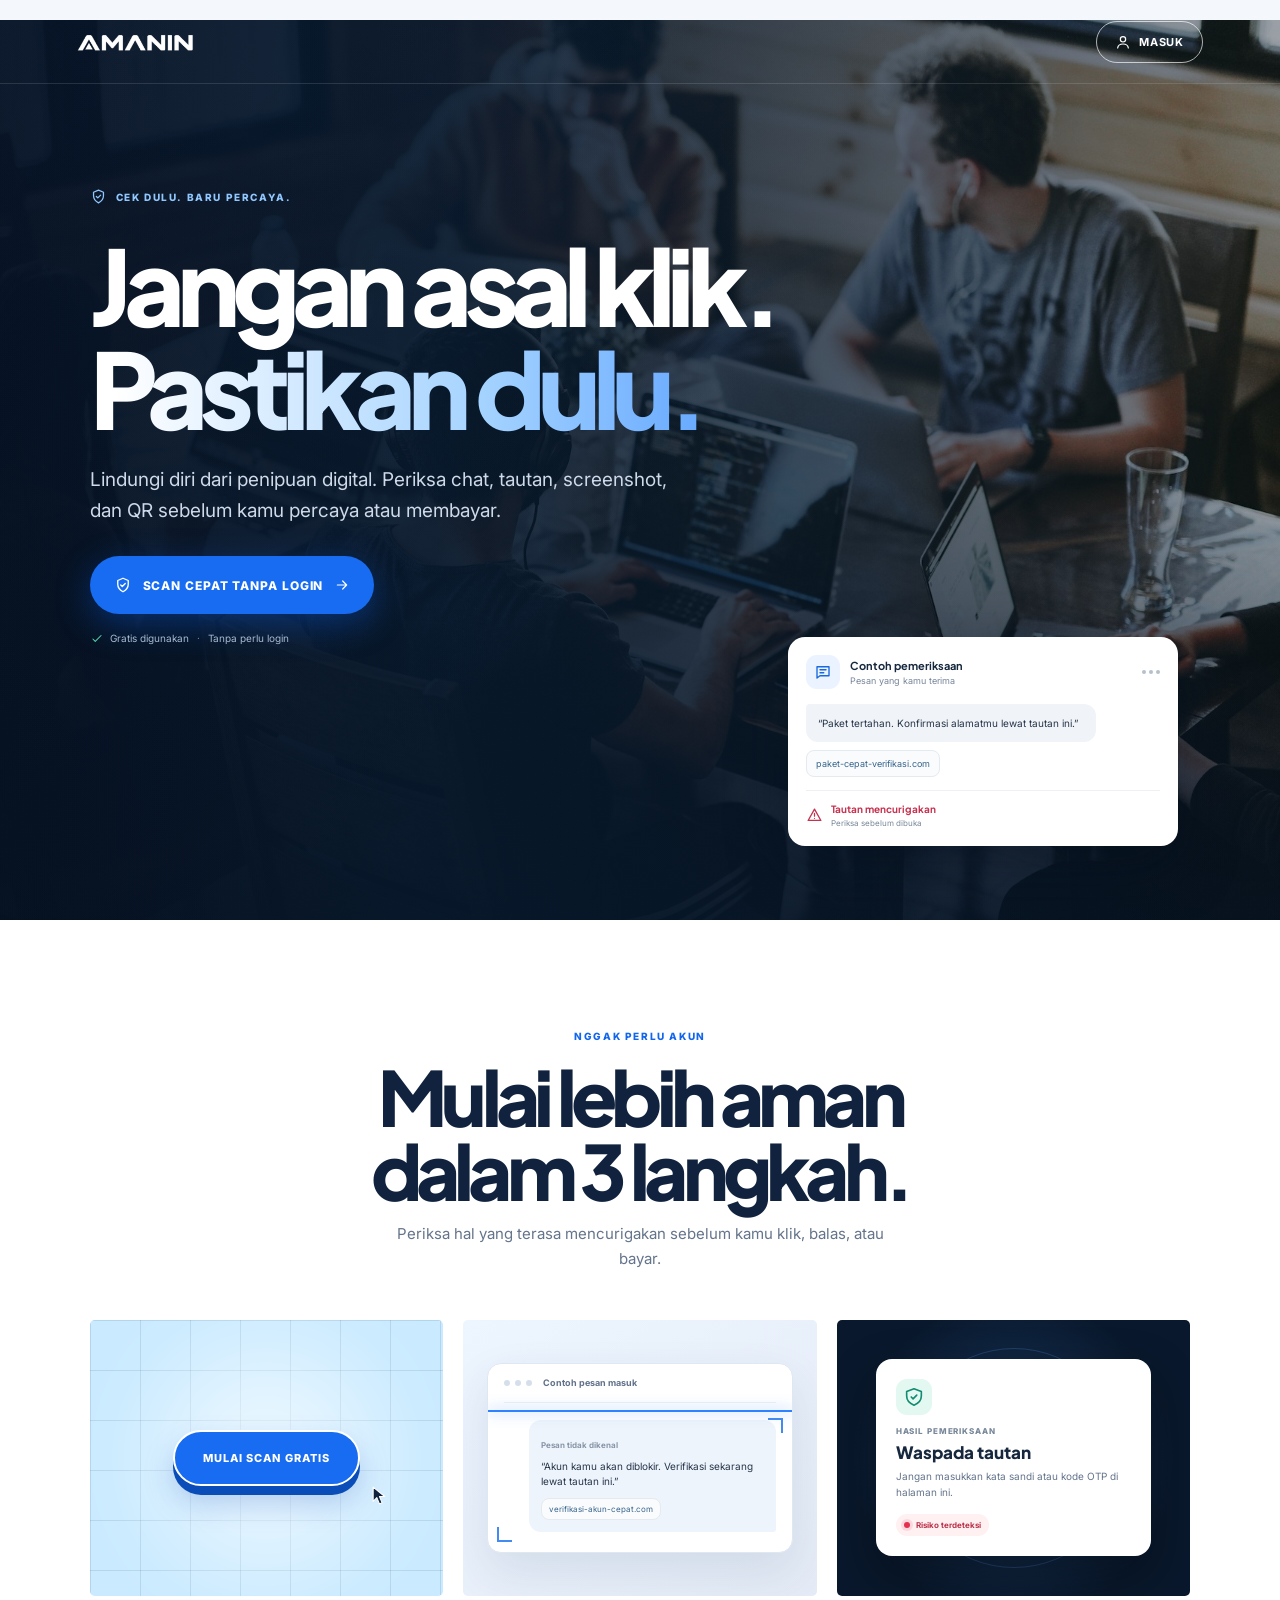
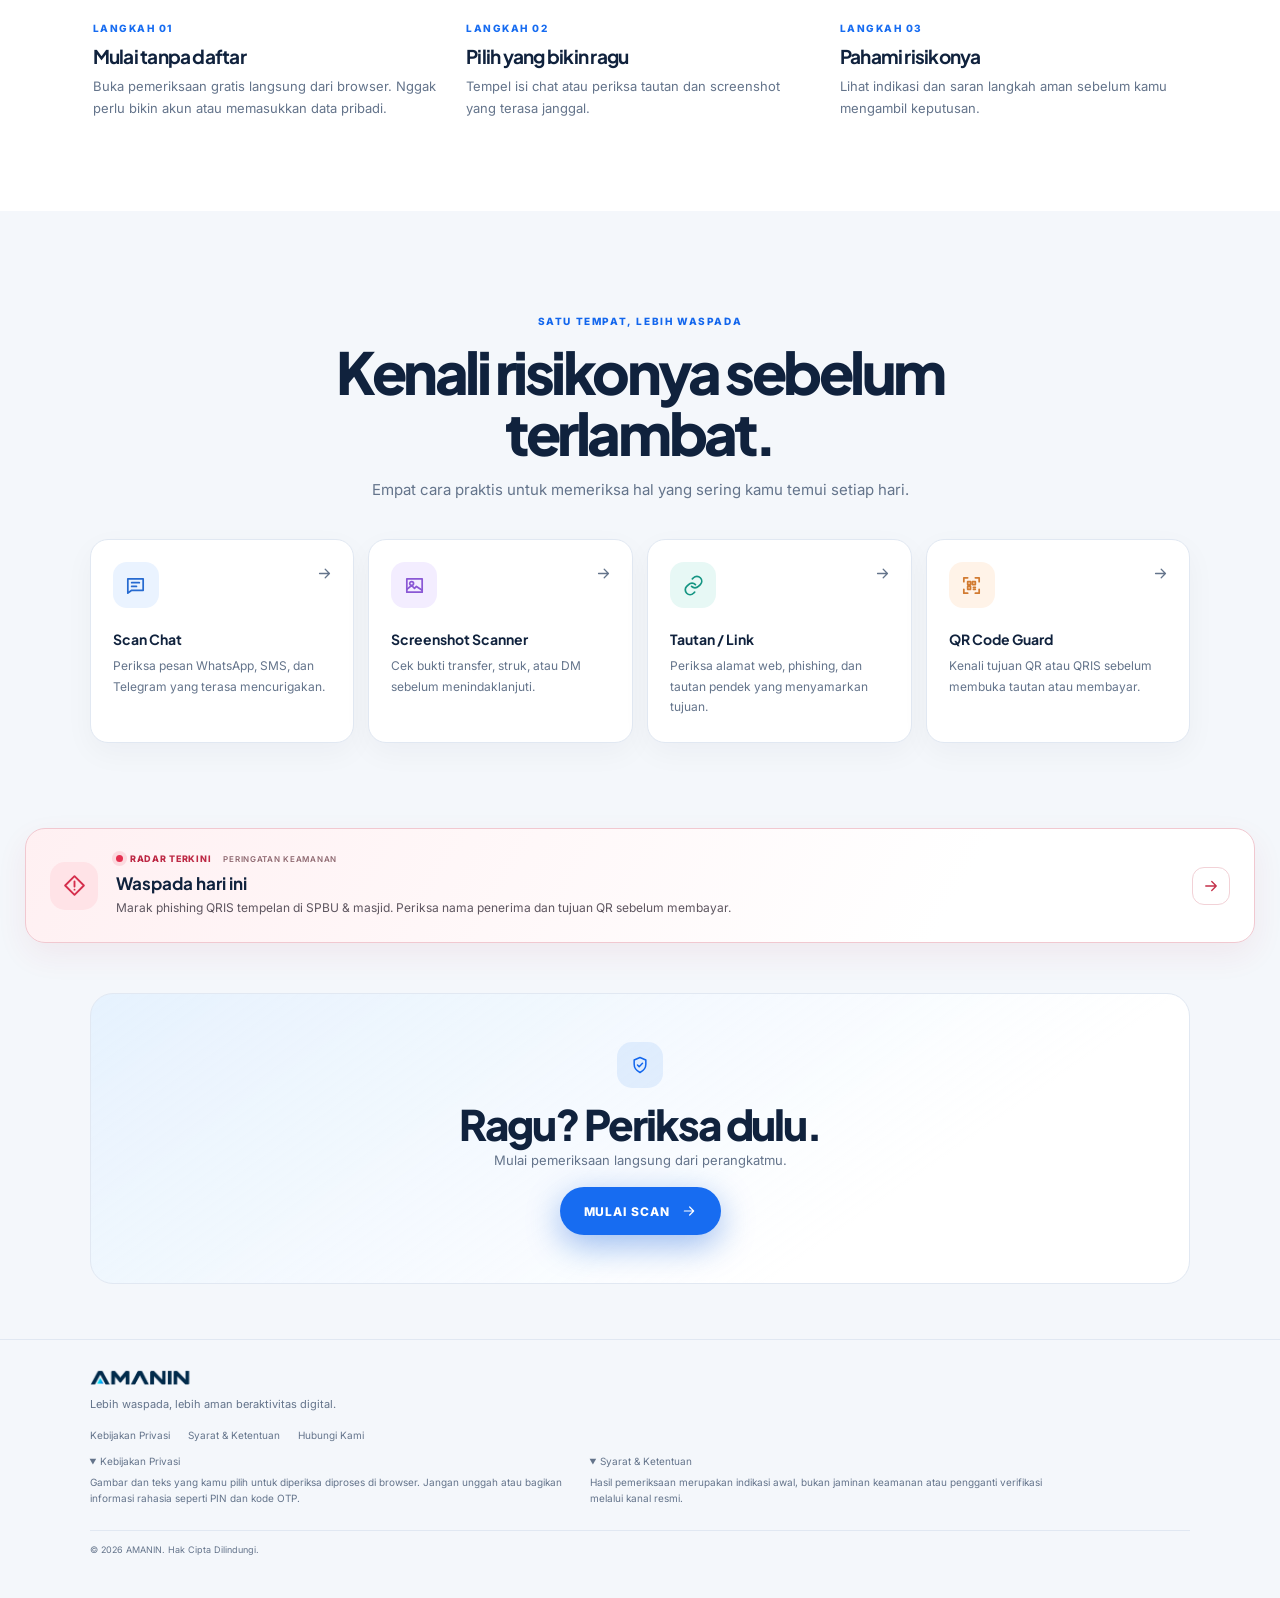
==== commit e067e78f: "woi" ====
--- a/index.html
+++ b/index.html
@@ -17,7 +17,6 @@
       <header class="landing-header">
         <a class="landing-brand" href="#beranda" aria-label="AMANIN, halaman utama">
           <span class="brand-logo-frame"><img class="brand-logo" src="assets/amanin-wordmark-transparent.png" alt="AMANIN"></span>
-          <span class="brand-copy"><small><i></i> Perlindungan Digital</small></span>
         </a>
         <nav class="header-actions" aria-label="Navigasi utama">
           <a class="login-link" href="dashboard.html" aria-label="Masuk ke dashboard AMANIN">
--- a/css/landing.css
+++ b/css/landing.css
@@ -1,4 +1,11 @@
-html:has(body.landing-body) { min-width: 0; scroll-behavior: smooth; }
+html:has(body.landing-body) {
+  min-width: 0;
+  scroll-behavior: smooth;
+  scrollbar-width: none;
+  -ms-overflow-style: none;
+}
+
+html:has(body.landing-body)::-webkit-scrollbar { display: none; }
 
 .landing-body {
   min-width: 0;
@@ -45,7 +52,7 @@
   align-items: center;
   justify-content: space-between;
   gap: 20px;
-  padding: 0 clamp(22px, 5vw, 76px);
+  padding: 0 clamp(24px, 6vw, 88px);
   border-bottom: 1px solid rgba(255, 255, 255, .12);
   color: #fff;
 }
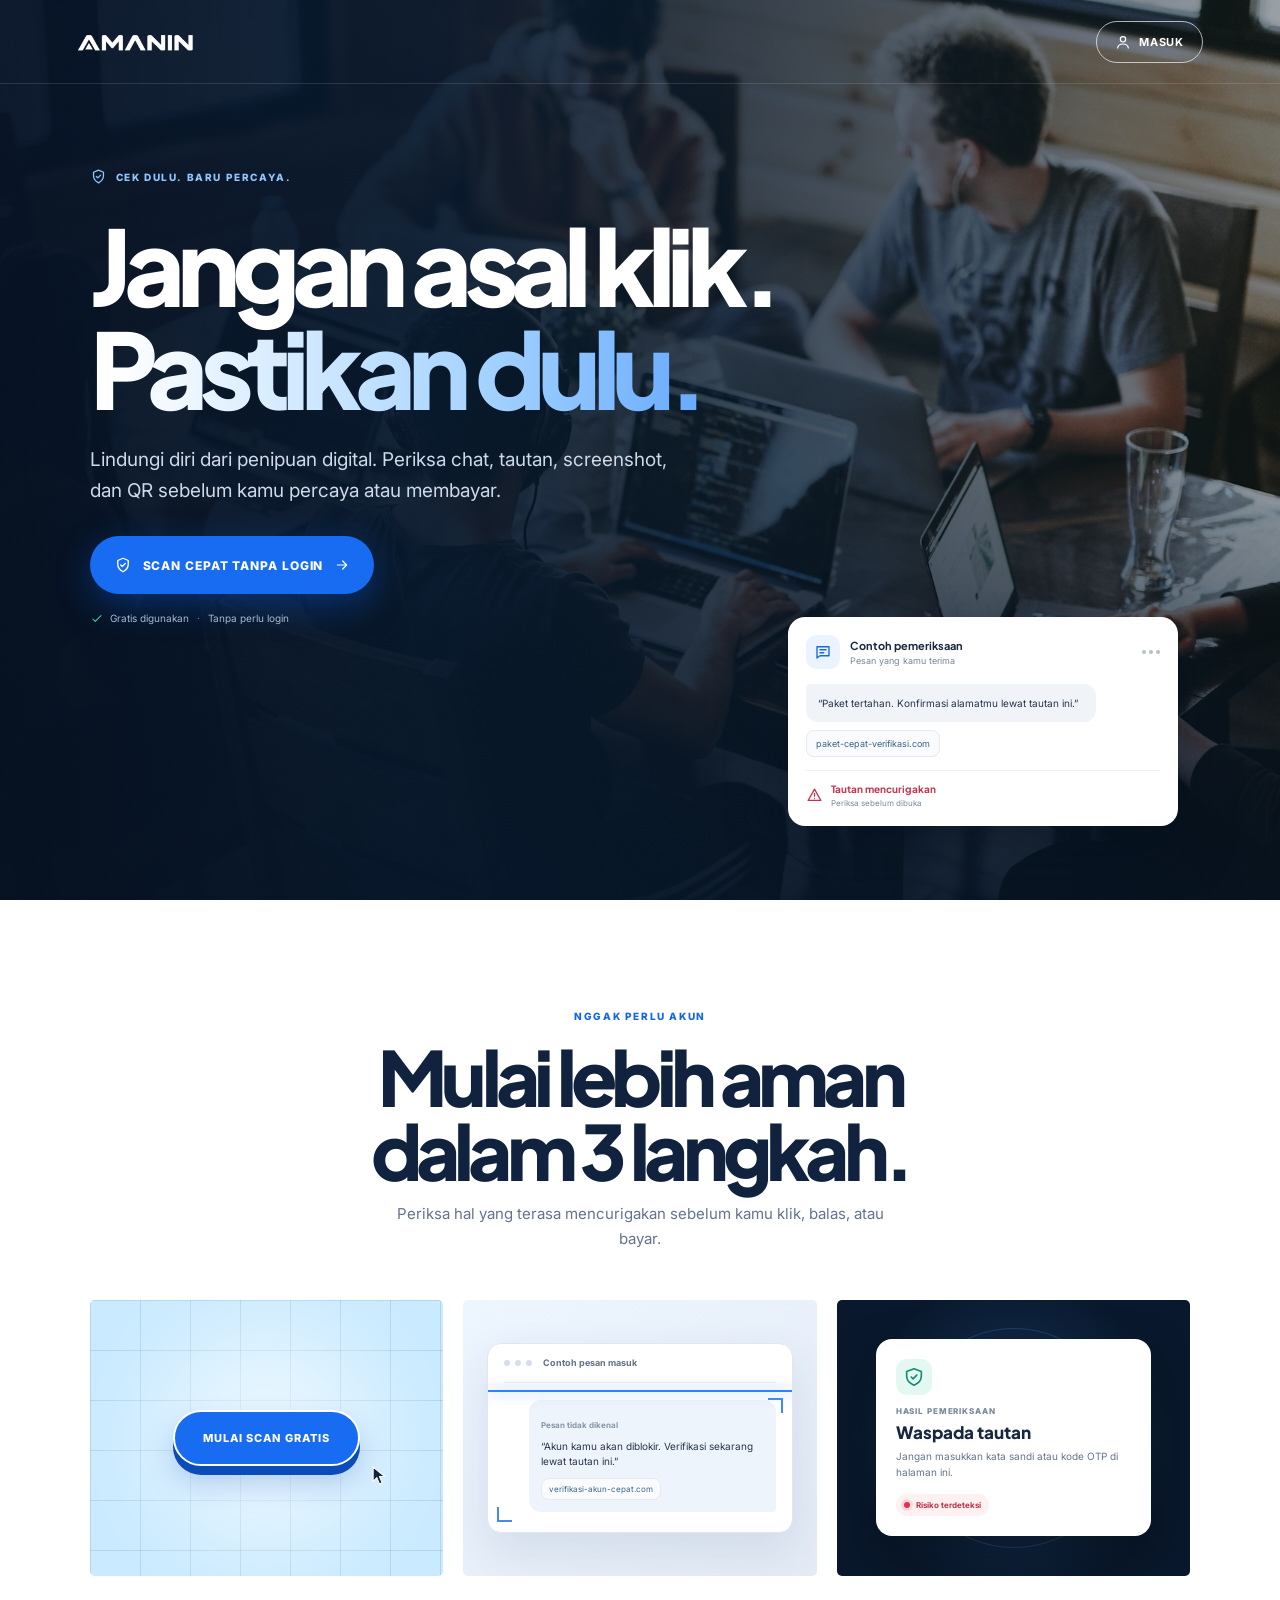
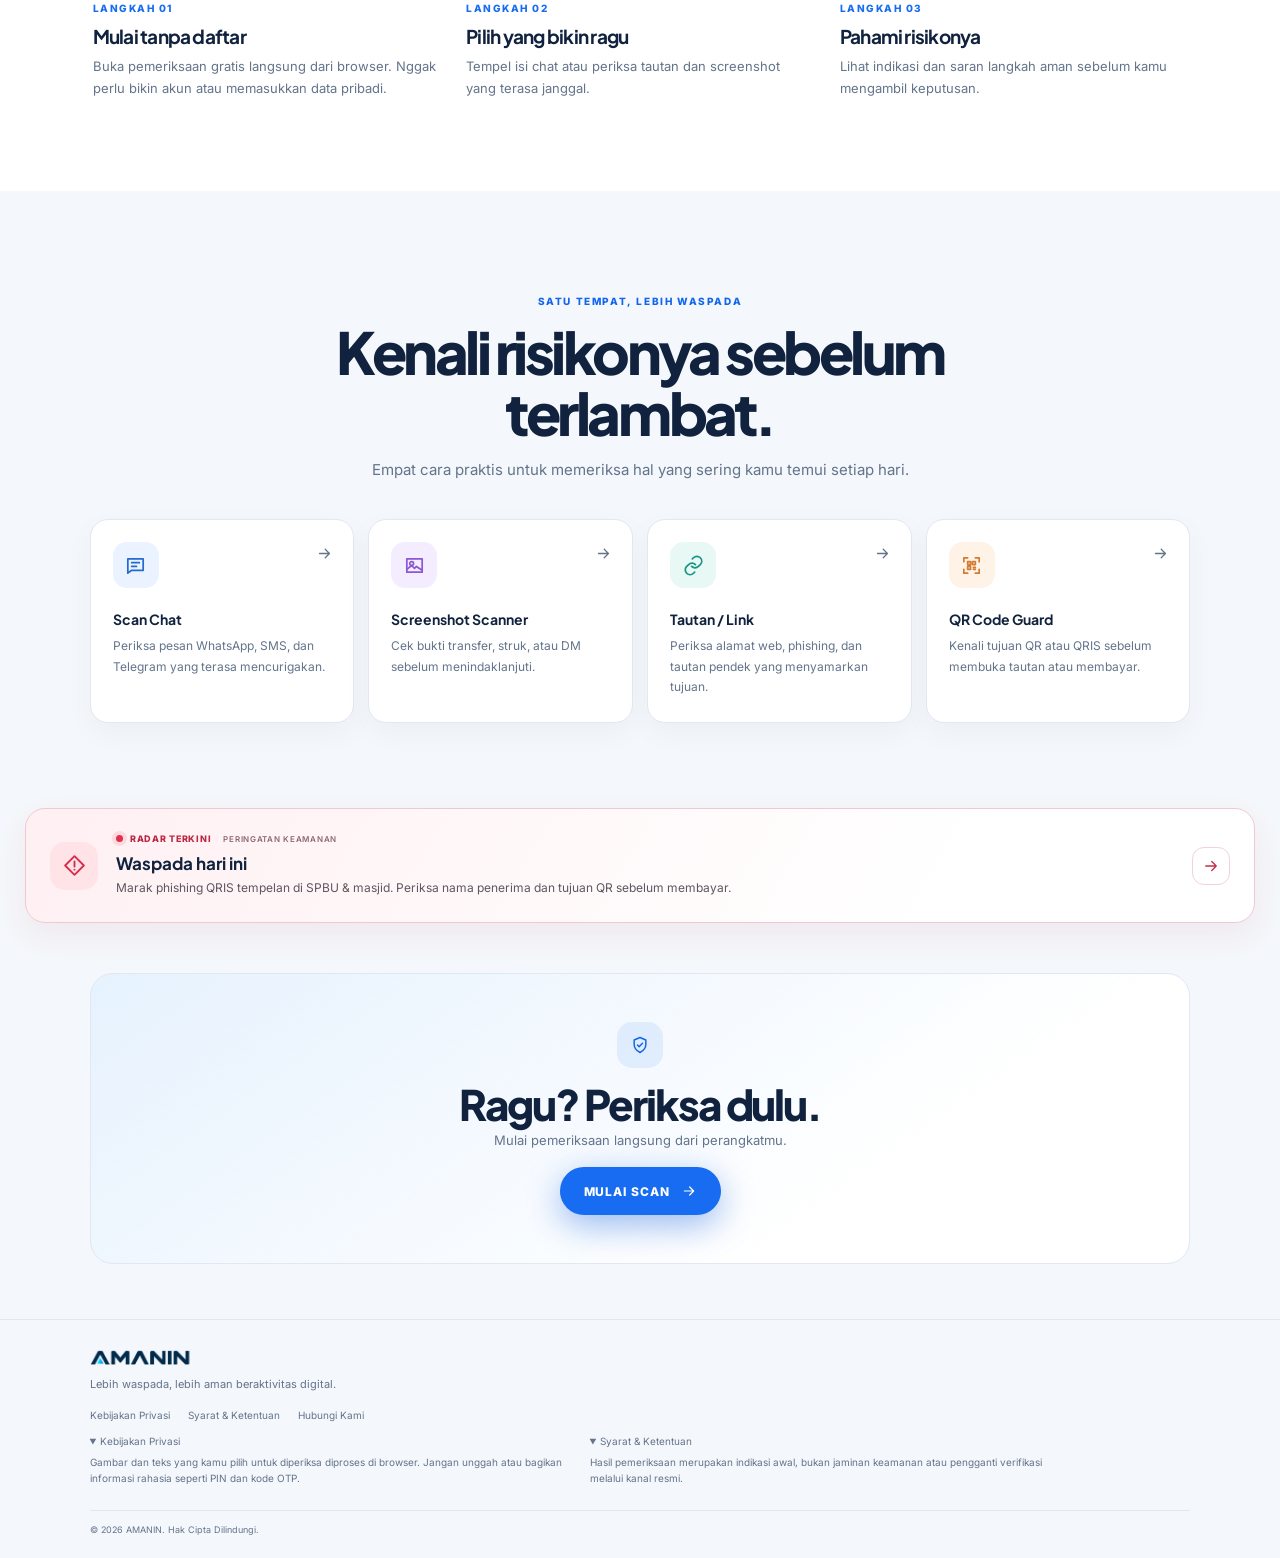
==== commit 93f63dc0: "anuan" ====
--- a/index.html
+++ b/index.html
@@ -19,7 +19,7 @@
           <span class="brand-logo-frame"><img class="brand-logo" src="assets/amanin-wordmark-transparent.png" alt="AMANIN"></span>
         </a>
         <nav class="header-actions" aria-label="Navigasi utama">
-          <a class="login-link" href="dashboard.html" aria-label="Masuk ke dashboard AMANIN">
+          <a class="login-link" href="login.html" aria-label="Masuk ke AMANIN">
             <svg viewBox="0 0 24 24" aria-hidden="true"><circle cx="12" cy="8" r="4"/><path d="M4 21c.5-4.2 3.1-6 8-6s7.5 1.8 8 6"/></svg>
             <span>Masuk</span>
           </a>
--- a/css/landing.css
+++ b/css/landing.css
@@ -10,6 +10,7 @@
 .landing-body {
   min-width: 0;
   min-height: 100vh;
+  padding: 0;
   color: #10223d;
   background: #f4f7fb;
   font-family: "Inter", Arial, sans-serif;
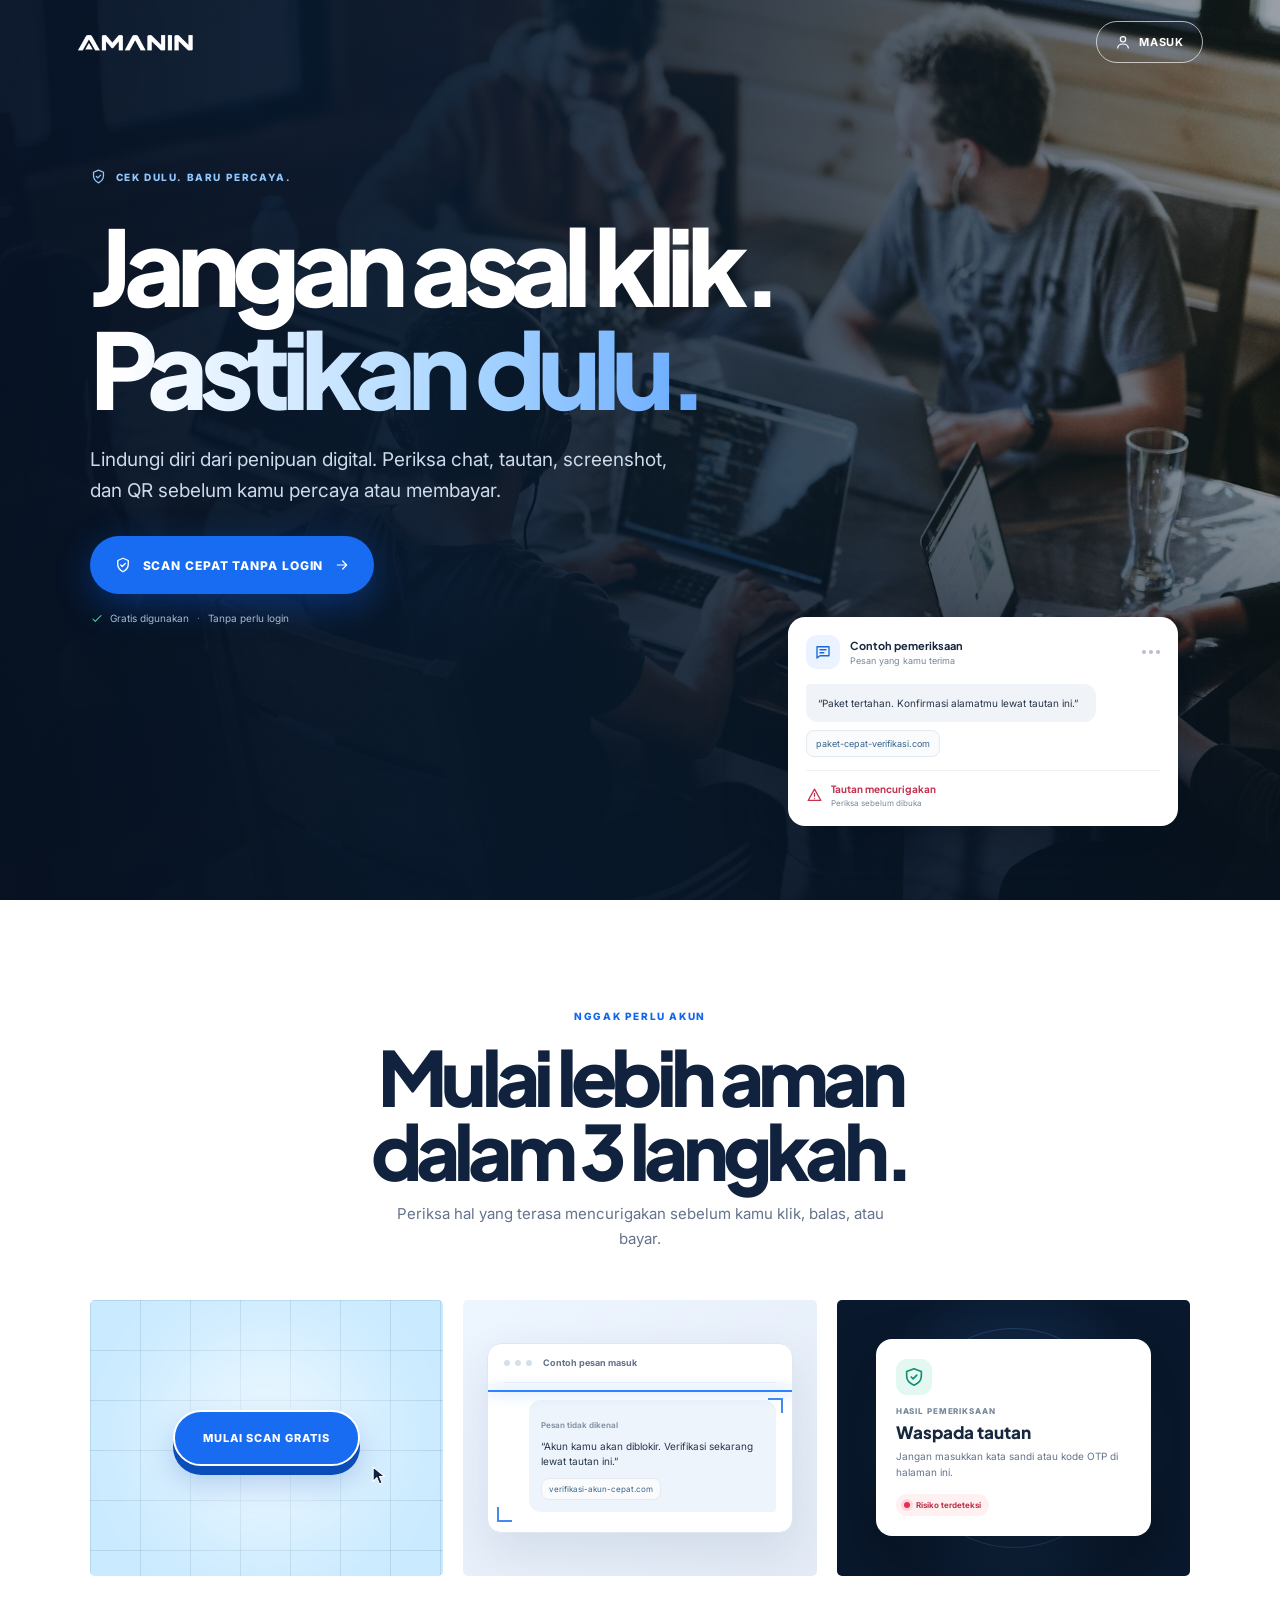
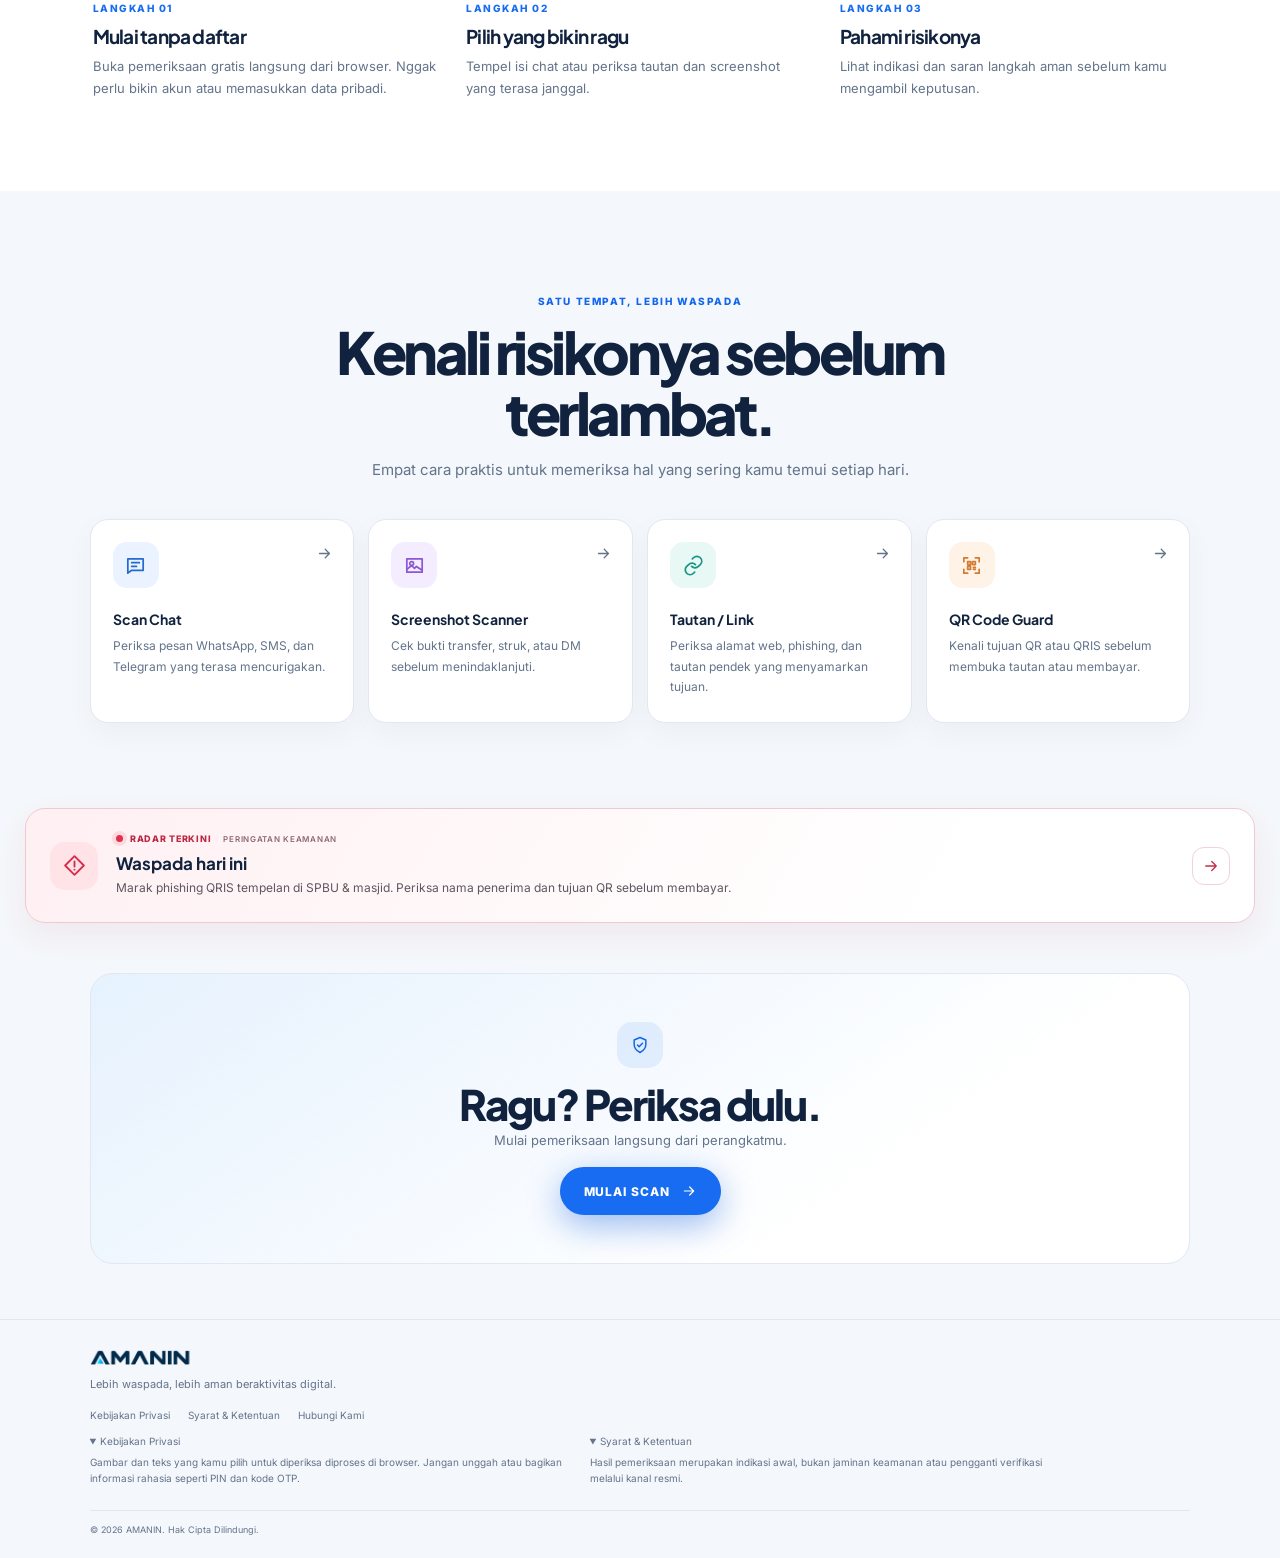
==== commit 4732bcdd: "banyak" ====
--- a/index.html
+++ b/index.html
@@ -137,12 +137,12 @@
               <span class="feature-arrow"><svg viewBox="0 0 24 24" aria-hidden="true"><path d="M5 12h14m-6-6 6 6-6 6"/></svg></span>
               <strong>Scan Chat</strong><small>Periksa pesan WhatsApp, SMS, dan Telegram yang terasa mencurigakan.</small>
             </a>
-            <a class="feature-card feature-image" href="scan.html?mode=chat">
+            <a class="feature-card feature-image" href="scan.html?mode=chat&amp;context=screenshot">
               <span class="feature-icon"><svg viewBox="0 0 24 24" aria-hidden="true"><path d="M4 5h16v14H4z"/><circle cx="9" cy="10" r="2"/><path d="m4 16 5-4 3 3 2-2 6 4"/></svg></span>
               <span class="feature-arrow"><svg viewBox="0 0 24 24" aria-hidden="true"><path d="M5 12h14m-6-6 6 6-6 6"/></svg></span>
               <strong>Screenshot Scanner</strong><small>Cek bukti transfer, struk, atau DM sebelum menindaklanjuti.</small>
             </a>
-            <a class="feature-card feature-link" href="scan.html?mode=link">
+            <a class="feature-card feature-link" href="scan.html?mode=chat&amp;context=link">
               <span class="feature-icon"><svg viewBox="0 0 24 24" aria-hidden="true"><path d="M10 13a5 5 0 0 0 7.1 0l2-2a5 5 0 0 0-7.1-7.1l-1.2 1.2"/><path d="M14 11a5 5 0 0 0-7.1 0l-2 2a5 5 0 0 0 7.1 7.1l1.2-1.2"/></svg></span>
               <span class="feature-arrow"><svg viewBox="0 0 24 24" aria-hidden="true"><path d="M5 12h14m-6-6 6 6-6 6"/></svg></span>
               <strong>Tautan / Link</strong><small>Periksa alamat web, phishing, dan tautan pendek yang menyamarkan tujuan.</small>
@@ -193,5 +193,6 @@
         <svg class="button-arrow" viewBox="0 0 24 24" aria-hidden="true"><path d="M5 12h14m-6-6 6 6-6 6"/></svg>
       </a>
     </aside>
+    <script src="js/landing.js" defer></script>
   </body>
 </html>
--- a/css/styles.css
+++ b/css/styles.css
@@ -152,10 +152,18 @@
 #theme-toggle:checked ~ .topbar .sun-icon { opacity: .4; color: #6c7a8c; }
 #theme-toggle:checked ~ .topbar .moon-icon { opacity: 1; color: #58a0ff; }
 #theme-toggle:focus-visible ~ .topbar .theme-toggle { outline: 2px solid var(--cyan); outline-offset: 4px; border-radius: 5px; }
+.landing-return { width: 31px; height: 31px; display: grid; flex: 0 0 auto; place-items: center; border: 1px solid var(--border); border-radius: 50%; color: var(--text-muted); background: var(--surface-soft); transition: color .2s, border-color .2s, transform .2s; }
+.landing-return svg { width: 15px; height: 15px; }
+.landing-return:hover { color: var(--cyan); border-color: var(--cyan); transform: translateY(-1px); }
+.landing-return:focus-visible { outline: 2px solid var(--cyan); outline-offset: 3px; }
 .profile { width: 31px; height: 31px; overflow: hidden; border-radius: 50%; box-shadow: 0 0 0 2px var(--border), 0 2px 8px rgba(var(--shadow-color), .12); }
 .profile img { width: 100%; height: 100%; display: block; }
 
 main { padding-bottom: 128px; }
+.back-link { width: fit-content; min-height: 36px; display: inline-flex; align-items: center; gap: 9px; color: var(--text-muted); font-size: 11px; font-weight: 600; transition: color .2s; }
+.back-link:hover { color: var(--cyan); }
+.back-link svg { box-sizing: content-box; width: 15px; height: 15px; padding: 8px; border: 1px solid var(--border); border-radius: 12px; color: var(--ink); background: var(--surface-strong); transition: transform .2s, border-color .2s, color .2s; }
+.back-link:hover svg { transform: translateX(-2px); border-color: var(--cyan); color: var(--cyan); }
 .page-content { display: flex; flex-direction: column; gap: 22px; padding: 14px 16px 28px; }
 
 .welcome { display: flex; justify-content: space-between; align-items: center; gap: 12px; min-height: 38px; }
@@ -254,6 +262,15 @@
 .scan-button svg { width: 16px; height: 16px; color: #72aeff; }
 .scan-button:hover { transform: translateY(-3px); box-shadow: 0 16px 34px rgba(40, 120, 255, .22); }
 .scan-button:active { transform: translateY(-1px) scale(.95); }
+.app:not(:has(#theme-toggle:checked)) .scan-button { color: #fff; background: linear-gradient(120deg,#32bdf5,#1767f2); box-shadow: 0 9px 24px rgba(31,126,239,.3), inset 0 1px 0 #ffffff55; }
+.app:not(:has(#theme-toggle:checked)) .scan-button::before { background: linear-gradient(135deg,#9ee9ff,#77b8ff); }
+.app:not(:has(#theme-toggle:checked)) .scan-button svg { color: #fff; }
+.app:not(:has(#theme-toggle:checked)) .scan-button:hover { box-shadow: 0 14px 30px rgba(31,126,239,.42); }
+.app:not(:has(#theme-toggle:checked)) .hero-card { border-color: #d7e8f8; color: #10243d; background: radial-gradient(120% 140% at 0% 0%,#e5f4ff 0%,transparent 58%),linear-gradient(135deg,#ffffff 0%,#f4f9ff 58%,#eaf6ff 100%); }
+.app:not(:has(#theme-toggle:checked)) .hero-glow { background: radial-gradient(circle,#38a8f32b,transparent 70%); }
+.app:not(:has(#theme-toggle:checked)) .hero-card .ai-label { border-color: #cfe2f3; color: #31506e; background: #ffffffb8; }
+.app:not(:has(#theme-toggle:checked)) .hero-card .ai-label svg { color: #1676de; }
+.app:not(:has(#theme-toggle:checked)) .hero-card p { color: #52667d; }
 
 .section-block { display: flex; flex-direction: column; gap: 10px; }
 .section-heading { display: flex; justify-content: space-between; align-items: center; gap: 8px; }
@@ -284,18 +301,26 @@
 .recent-section { gap: 10px; }
 .section-heading > a { display: flex; align-items: center; gap: 3px; color: var(--cyan); font-size: 10px; font-weight: 600; white-space: nowrap; }
 .section-heading > a svg { width: 13px; height: 13px; }
+.history-clear { flex: 0 0 auto; border: 0; padding: 0; color: var(--danger); background: transparent; font: 700 10px "Inter", sans-serif; cursor: pointer; white-space: nowrap; }
+.history-clear:disabled { color: var(--text-muted); cursor: default; }
 .recent-list { display: grid; gap: 10px; }
 .recent-card { min-width: 0; min-height: 72px; display: flex; align-items: center; gap: 10px; padding: 11px 12px; border-radius: 22px; border: 1px solid var(--border); background: var(--card); }
 .recent-icon { flex: 0 0 36px; width: 36px; height: 36px; display: grid; place-items: center; border-radius: 14px; }
 .recent-icon svg { width: 19px; height: 19px; }
 .risk-icon { color: var(--danger); background: color-mix(in srgb, var(--danger) 14%, var(--surface-soft)); }
 .safe-icon { color: var(--emerald); background: color-mix(in srgb, var(--emerald) 14%, var(--surface-soft)); }
+.caution-icon { color: #975900; background: #fff0cb; }
+.app:has(#theme-toggle:checked) .caution-icon { color: #ffd06b; background: #392f1d; }
+.caution-pill { flex: 0 0 auto; display: inline-flex; align-items: center; gap: 5px; padding: 5px 9px; border-radius: 18px; color: #975900; background: #fff0cb; font-size: 9px; font-weight: 700; white-space: nowrap; }
+.caution-pill i { width: 5px; height: 5px; border-radius: 50%; background: #975900; }
+.app:has(#theme-toggle:checked) .caution-pill { color: #ffd06b; background: #392f1d; }
+.app:has(#theme-toggle:checked) .caution-pill i { background: #ffd06b; }
+.history-empty { margin: 0; padding: 22px 16px; border: 1px dashed var(--border); border-radius: 18px; color: var(--text-muted); background: var(--surface-soft); font-size: 11.5px; text-align: center; line-height: 1.6; }
 .recent-copy { min-width: 0; flex: 1; display: grid; gap: 3px; }
 .recent-copy strong { overflow: hidden; font: 600 11.5px "Plus Jakarta Sans",sans-serif; text-overflow: ellipsis; white-space: nowrap; }
 .recent-copy small { display: flex; align-items: center; gap: 6px; color: var(--text-subtle); font-size: 9px; }
 .recent-copy small i { width: 4px; height: 4px; flex: 0 0 4px; border-radius: 50%; background: var(--text-subtle); opacity: .5; }
-.recent-copy em { overflow: hidden; color: var(--danger); font-style: normal; text-overflow: ellipsis; white-space: nowrap; }
-.recent-card:nth-child(2) .recent-copy em { color: var(--emerald); }
+.recent-copy em { overflow: hidden; color: var(--text-subtle); font-style: normal; text-overflow: ellipsis; white-space: nowrap; }
 .risk-pill,.safe-pill { flex: 0 0 auto; display: inline-flex; align-items: center; gap: 5px; padding: 5px 9px; border-radius: 18px; font-size: 9px; font-weight: 700; white-space: nowrap; }
 .risk-pill { color: var(--danger); background: var(--danger-tint); }
 .risk-pill i { width: 5px; height: 5px; border-radius: 50%; background: var(--danger); }
@@ -322,6 +347,27 @@
 .education-copy strong { font: 700 14px "Plus Jakarta Sans",sans-serif; }
 .education-copy > span { max-width: 260px; color: var(--text-muted); font-size: 10px; line-height: 1.5; letter-spacing: .1px; }
 .education-card img { flex: 0 0 63px; width: 63px; height: 63px; border-radius: 18px; }
+
+.news-section { scroll-margin-top: 78px; }
+.news-section-title { display: flex; align-items: center; gap: 7px; color: var(--ink) !important; font-size: inherit !important; }
+.news-section-title svg { width: 18px; height: 18px; flex: 0 0 18px; color: var(--cyan); }
+.news-category { width: fit-content; display: inline-flex; align-items: center; gap: 6px; color: var(--cyan); font-size: 8px; font-weight: 800; letter-spacing: .55px; }
+.news-category i { width: 6px; height: 6px; border-radius: 50%; background: currentColor; }
+.news-category-report { color: var(--emerald); }
+.news-preview-featured { min-width: 0; display: flex; align-items: center; gap: 13px; padding: 14px; border: 1px solid var(--border); border-radius: 20px; background: var(--card); box-shadow: 0 8px 20px rgba(var(--shadow-color),.045); transition: transform .2s,border-color .2s,box-shadow .2s; }
+.news-preview-featured:hover { transform: translateY(-2px); border-color: color-mix(in srgb,var(--cyan) 32%,var(--border)); box-shadow: 0 12px 26px rgba(var(--shadow-color),.08); }
+.news-preview-art { width: 56px; height: 56px; display: grid; flex: 0 0 56px; place-items: center; border: 1px solid color-mix(in srgb,var(--cyan) 12%,var(--border)); border-radius: 18px; color: var(--cyan); background: color-mix(in srgb,var(--cyan) 7%,var(--surface-strong)); }
+.news-preview-art svg { width: 32px; height: 32px; }
+.news-preview-copy { min-width: 0; flex: 1; display: grid; gap: 4px; }
+.news-preview-copy .news-category { font-size: 8px; }
+.news-preview-copy > strong { display: -webkit-box; overflow: hidden; font: 700 12px/1.4 "Plus Jakarta Sans",sans-serif; -webkit-box-orient: vertical; -webkit-line-clamp: 2; }
+.news-preview-copy > span:last-child { display: -webkit-box; overflow: hidden; color: var(--text-muted); font-size: 9px; line-height: 1.45; -webkit-box-orient: vertical; -webkit-line-clamp: 2; }
+.news-preview-arrow { width: 16px; height: 16px; flex: 0 0 16px; color: var(--text-subtle); }
+.news-preview-row { display: flex; flex-wrap: wrap; gap: 7px; }
+.news-preview-chip { min-height: 30px; display: inline-flex; align-items: center; gap: 6px; padding: 6px 10px; border: 1px solid var(--border); border-radius: 17px; color: var(--text-muted); background: var(--surface-strong); font-size: 9px; font-weight: 600; transition: border-color .2s,color .2s,background .2s; }
+.news-preview-chip:hover { border-color: var(--cyan); color: var(--cyan); }
+.news-chip-dot { width: 6px; height: 6px; border-radius: 50%; background: #d18b16; }
+.news-chip-dot-green { background: var(--emerald); }
 
 /* -------- floating dock navbar -------- */
 .bottom-nav {
--- a/css/landing.css
+++ b/css/landing.css
@@ -44,25 +44,39 @@
 .landing-shell main { padding-bottom: 0; }
 
 .landing-header {
-  position: absolute;
+  position: sticky;
+  top: 0;
   z-index: 5;
-  inset: 0 0 auto;
   width: 100%;
   min-height: 84px;
+  margin-bottom: -84px;
   display: flex;
   align-items: center;
   justify-content: space-between;
   gap: 20px;
   padding: 0 clamp(24px, 6vw, 88px);
-  border-bottom: 1px solid rgba(255, 255, 255, .12);
+  border-bottom: 1px solid transparent;
   color: #fff;
+  transition: color .25s ease, background .25s ease, border-color .25s ease, box-shadow .25s ease;
 }
 
 .landing-brand { display: inline-flex; align-items: center; gap: 13px; }
-.landing-brand .brand-logo-frame { display: inline-flex; align-items: center; }
-.landing-brand .brand-logo { width: 126px; height: auto; display: block; filter: brightness(0) invert(1); }
+.landing-brand .brand-logo-frame { width: 126px; display: inline-flex; align-items: center; overflow: hidden; transition: width .32s cubic-bezier(.2,.75,.25,1); }
+.landing-brand .brand-logo { width: 126px; max-width: none; height: auto; display: block; filter: brightness(0) invert(1); transition: filter .25s ease; }
 .landing-brand .brand-copy small { display: inline-flex; align-items: center; gap: 7px; color: #d2def0; font-size: 10px; }
 .landing-brand .brand-copy i { width: 7px; height: 7px; border-radius: 50%; background: #54d6ad; box-shadow: 0 0 0 4px #54d6ad20; }
+.landing-header.is-glass {
+  border-bottom-color: rgba(16, 34, 61, .08);
+  color: #10223d;
+  background: rgba(246, 249, 253, .78);
+  box-shadow: 0 8px 24px rgba(16, 34, 61, .06);
+  backdrop-filter: blur(18px);
+  -webkit-backdrop-filter: blur(18px);
+}
+.landing-header.is-glass .brand-logo { filter: none; }
+.landing-header.is-glass .login-link { border-color: rgba(16, 34, 61, .22); color: #10223d; }
+.landing-header.is-glass .login-link:hover { border-color: #1266ed; background: rgba(18, 102, 237, .07); }
+.landing-header.is-brand-compact .brand-logo-frame { width: 22px; }
 .header-actions { display: flex; align-items: center; gap: 16px; }
 .login-link {
   min-height: 42px;
@@ -375,8 +389,10 @@
 }
 
 @media (max-width: 760px) {
-  .landing-header { min-height: 68px; padding: 0 20px; }
+  .landing-header { min-height: 68px; margin-bottom: -68px; padding: 0 20px; }
+  .landing-brand .brand-logo-frame { width: 105px; }
   .landing-brand .brand-logo { width: 105px; }
+  .landing-header.is-brand-compact .brand-logo-frame { width: 18px; }
   .landing-brand .brand-copy { display: none; }
   .header-actions { gap: 9px; }
   .login-link { min-height: 36px; gap: 6px; padding: 0 12px; font-size: 9px; }
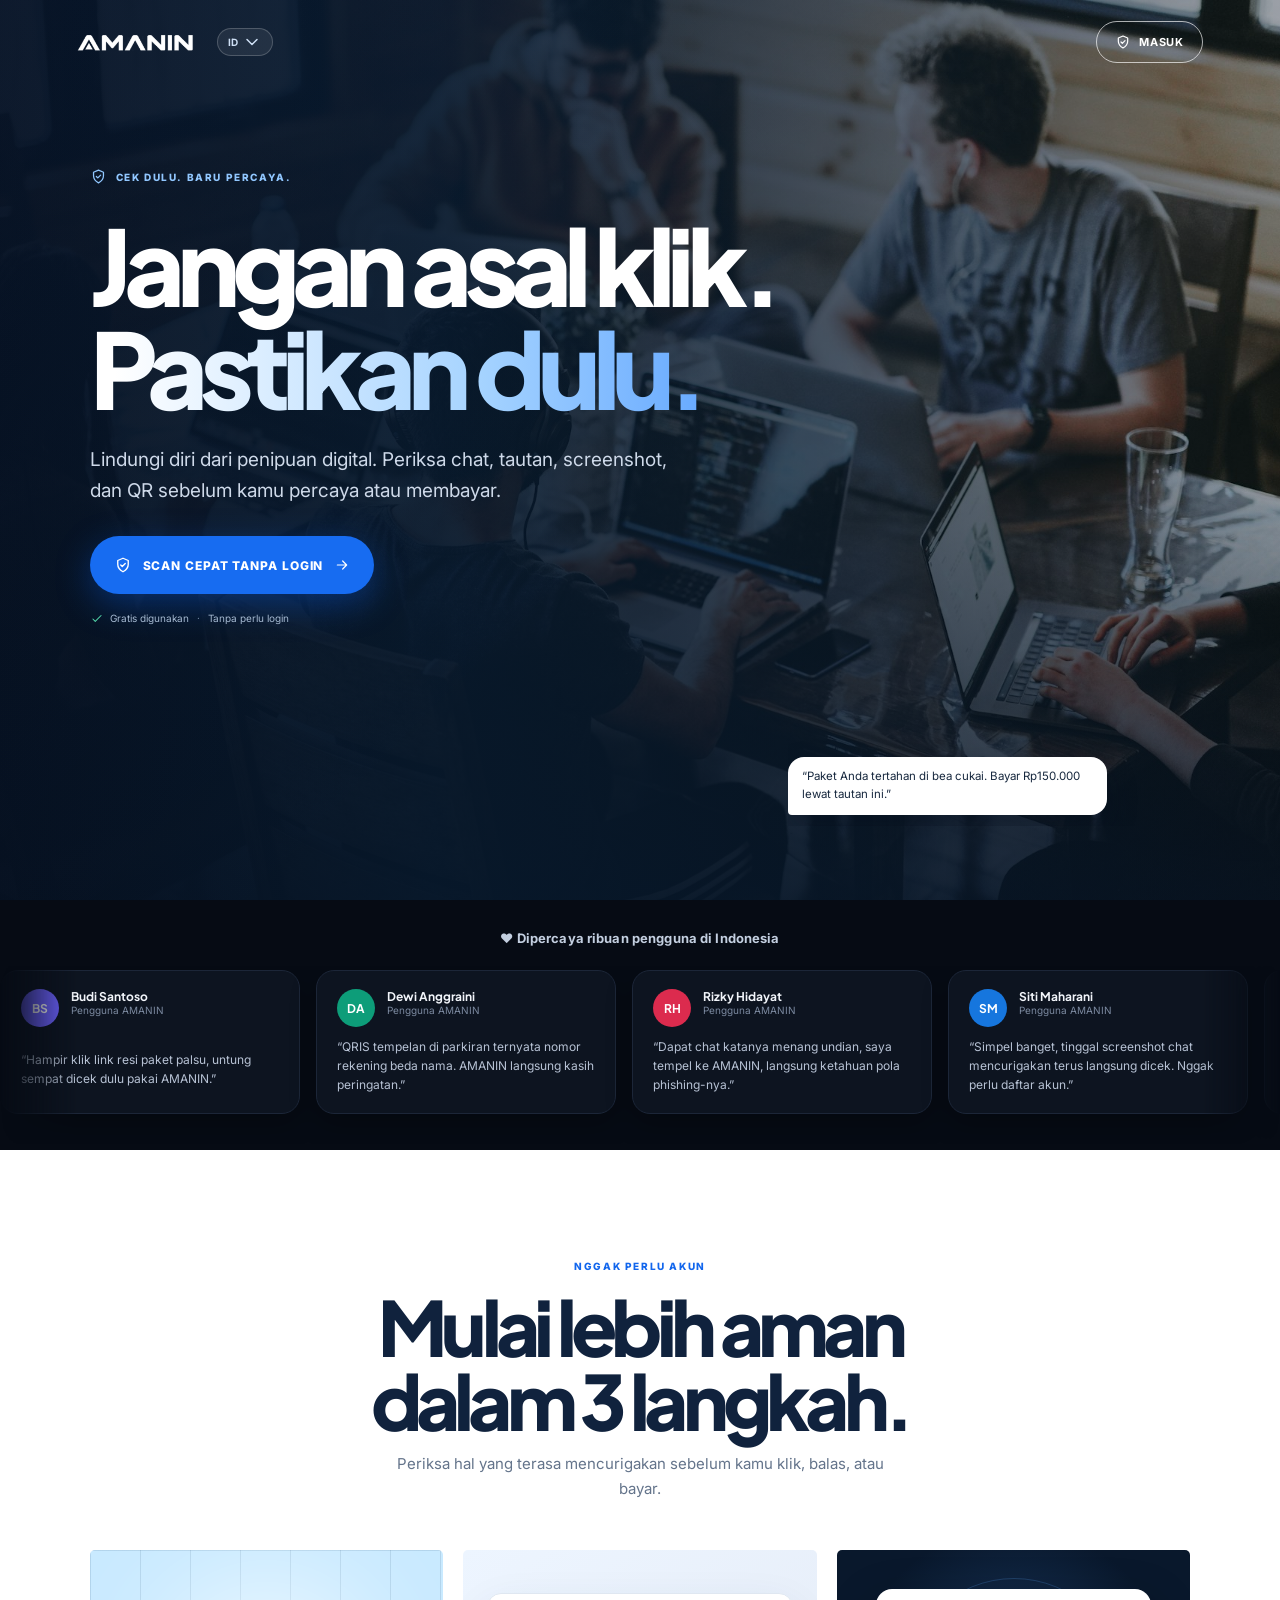
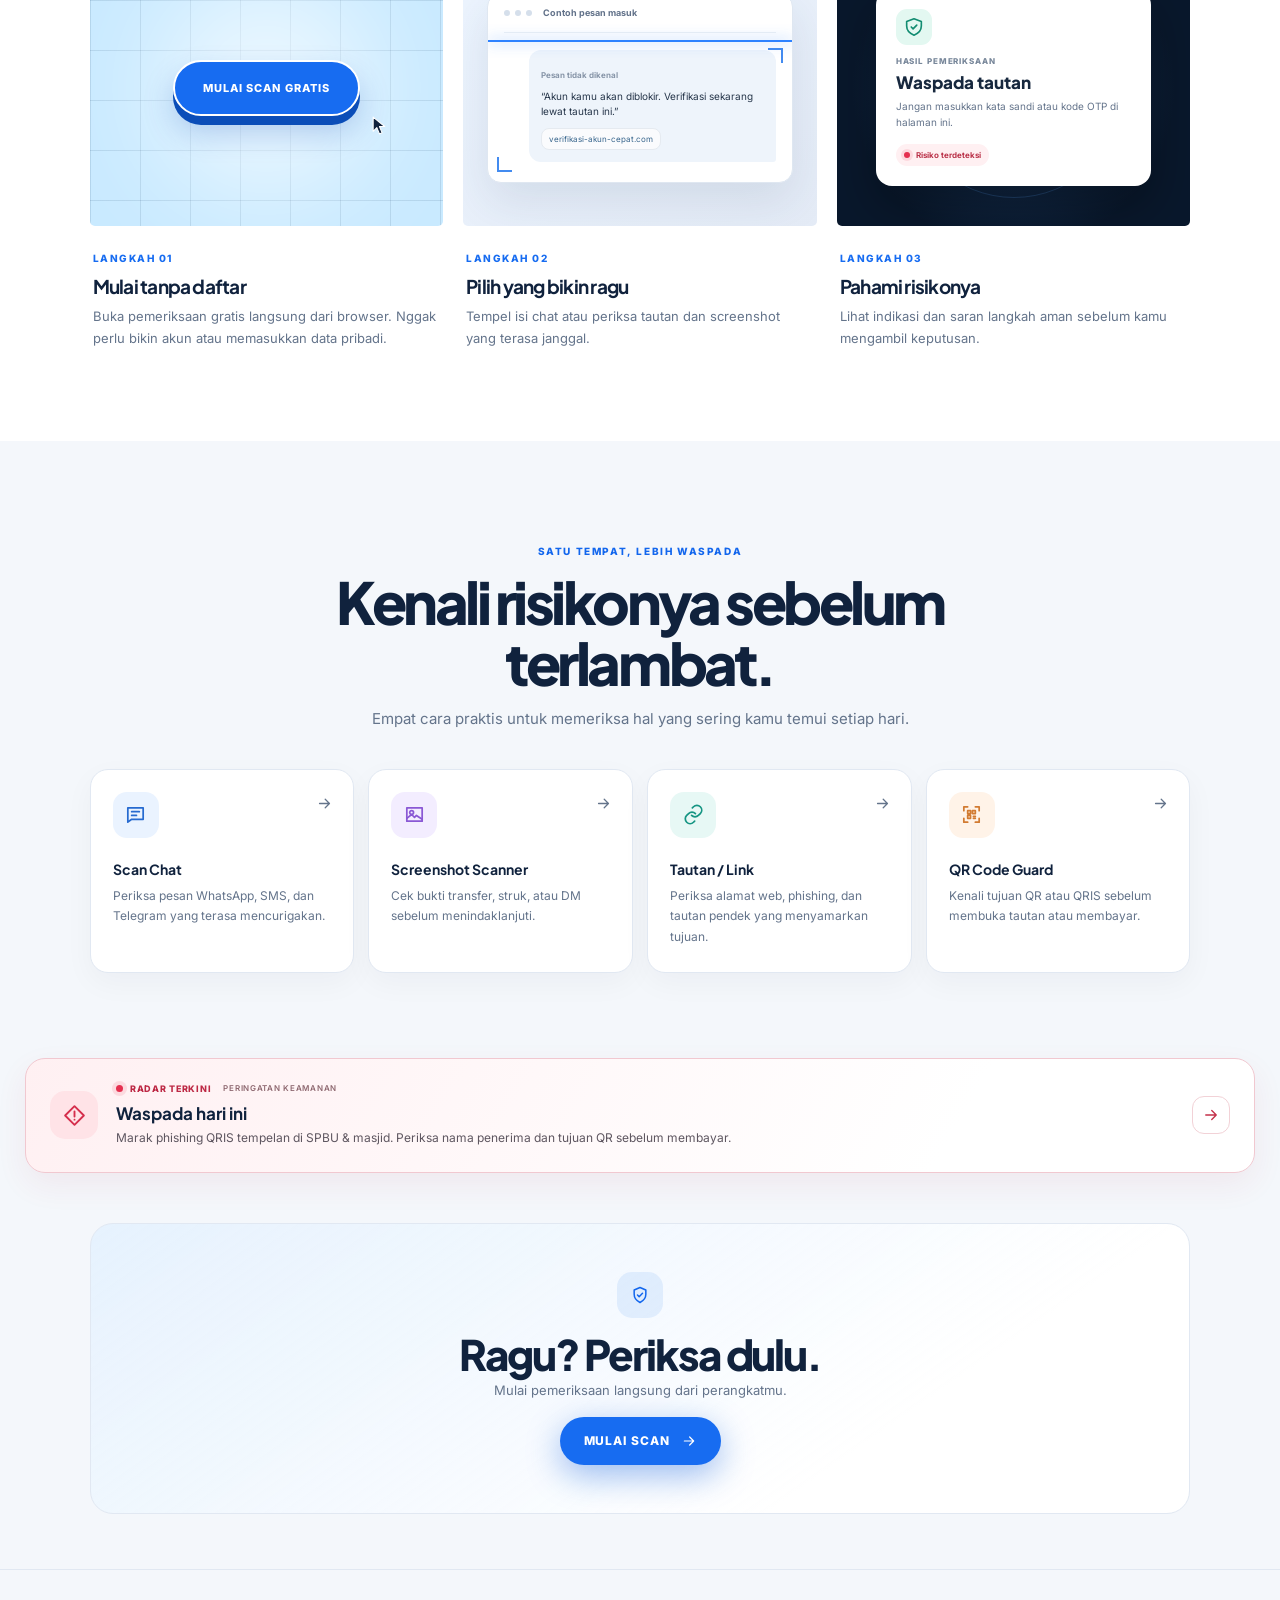
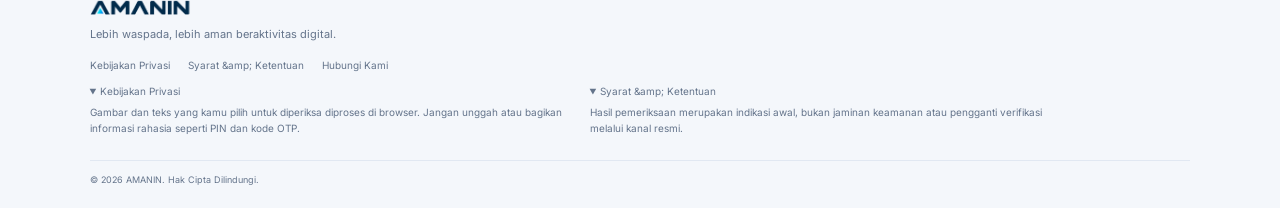
==== commit 1595f2e6: "banyak babget" ====
--- a/index.html
+++ b/index.html
@@ -15,13 +15,25 @@
   <body class="landing-body">
     <div class="landing-shell">
       <header class="landing-header">
-        <a class="landing-brand" href="#beranda" aria-label="AMANIN, halaman utama">
-          <span class="brand-logo-frame"><img class="brand-logo" src="assets/amanin-wordmark-transparent.png" alt="AMANIN"></span>
-        </a>
+        <div class="landing-header-start">
+          <a class="landing-brand" href="#beranda" aria-label="AMANIN, halaman utama">
+            <span class="brand-logo-frame"><img class="brand-logo" src="assets/amanin-wordmark-transparent.png" alt="AMANIN"></span>
+          </a>
+          <div class="lang-switch">
+            <button class="lang-switch-button" type="button" aria-haspopup="listbox" aria-expanded="false">
+              <span data-lang-current>ID</span>
+              <svg viewBox="0 0 24 24" aria-hidden="true"><path d="m6 9 6 6 6-6"/></svg>
+            </button>
+            <div class="lang-switch-menu is-hidden" role="listbox">
+              <button type="button" data-lang="id" role="option" data-i18n="lang.id">Indonesia</button>
+              <button type="button" data-lang="en" role="option" data-i18n="lang.en">English</button>
+            </div>
+          </div>
+        </div>
         <nav class="header-actions" aria-label="Navigasi utama">
           <a class="login-link" href="login.html" aria-label="Masuk ke AMANIN">
-            <svg viewBox="0 0 24 24" aria-hidden="true"><circle cx="12" cy="8" r="4"/><path d="M4 21c.5-4.2 3.1-6 8-6s7.5 1.8 8 6"/></svg>
-            <span>Masuk</span>
+            <svg viewBox="0 0 24 24" aria-hidden="true"><path d="M12 3 19 6v5c0 4.6-2.9 7.8-7 10-4.1-2.2-7-5.4-7-10V6l7-3Z"/><path d="m9 12 2 2 4-4"/></svg>
+            <span data-i18n="nav.masuk">Masuk</span>
           </a>
         </nav>
       </header>
@@ -29,67 +41,95 @@
       <main id="beranda">
         <section class="landing-hero" aria-labelledby="hero-title">
           <div class="hero-copy">
-              <span class="eyebrow"><svg viewBox="0 0 24 24" aria-hidden="true"><path d="M12 3 19 6v5c0 4.6-2.9 7.8-7 10-4.1-2.2-7-5.4-7-10V6l7-3Z"/><path d="m9 12 2 2 4-4"/></svg> CEK DULU. BARU PERCAYA.</span>
-              <h1 id="hero-title">Jangan asal klik.<br><span>Pastikan dulu.</span></h1>
-              <p class="hero-description">Lindungi diri dari penipuan digital. Periksa chat, tautan, screenshot, dan QR sebelum kamu percaya atau membayar.</p>
+              <span class="eyebrow"><svg viewBox="0 0 24 24" aria-hidden="true"><path d="M12 3 19 6v5c0 4.6-2.9 7.8-7 10-4.1-2.2-7-5.4-7-10V6l7-3Z"/><path d="m9 12 2 2 4-4"/></svg> <span data-i18n="landing.hero.eyebrow">CEK DULU. BARU PERCAYA.</span></span>
+              <h1 id="hero-title" data-i18n-html="landing.hero.title.html">Jangan asal klik.<br><span>Pastikan dulu.</span></h1>
+              <p class="hero-description" data-i18n="landing.hero.desc">Lindungi diri dari penipuan digital. Periksa chat, tautan, screenshot, dan QR sebelum kamu percaya atau membayar.</p>
             <div class="hero-actions">
               <a class="landing-primary" href="scan.html?mode=qr">
                 <svg viewBox="0 0 24 24" aria-hidden="true"><path d="M12 3 19 6v5c0 4.6-2.9 7.8-7 10-4.1-2.2-7-5.4-7-10V6l7-3Z"/><path d="m9 12 2 2 4-4"/></svg>
-                Scan Cepat Tanpa Login
+                <span data-i18n="landing.hero.cta">Scan Cepat Tanpa Login</span>
                 <svg class="button-arrow" viewBox="0 0 24 24" aria-hidden="true"><path d="M5 12h14m-6-6 6 6-6 6"/></svg>
               </a>
             </div>
             <div class="hero-assurance">
-              <span class="assurance-item"><svg viewBox="0 0 24 24" aria-hidden="true"><path d="m5 12 4 4L19 6"/></svg>Gratis digunakan</span>
+              <span class="assurance-item"><svg viewBox="0 0 24 24" aria-hidden="true"><path d="m5 12 4 4L19 6"/></svg><span data-i18n="landing.hero.assurance1">Gratis digunakan</span></span>
               <span class="assurance-separator" aria-hidden="true">·</span>
-              <span class="assurance-item">Tanpa perlu login</span>
+              <span class="assurance-item" data-i18n="landing.hero.assurance2">Tanpa perlu login</span>
             </div>
           </div>
           <div class="hero-visual" aria-hidden="true">
-            <div class="message-card">
-              <div class="message-card-header">
-                <span class="message-card-icon"><svg viewBox="0 0 24 24"><path d="M4 5h16v12H8l-4 3V5Z"/><path d="M8 9h8m-8 4h5"/></svg></span>
-                <span><strong>Contoh pemeriksaan</strong><small>Pesan yang kamu terima</small></span>
-                <span class="message-card-dots" aria-hidden="true"><i></i><i></i><i></i></span>
-              </div>
-              <p>“Paket tertahan. Konfirmasi alamatmu lewat tautan ini.”</p>
-              <span class="message-link">paket-cepat-verifikasi.com</span>
-              <div class="message-warning">
-                <svg viewBox="0 0 24 24"><path d="M12 3 21 19H3L12 3Z"/><path d="M12 9v4m0 3h.01"/></svg>
-                <span><strong>Tautan mencurigakan</strong><small>Periksa sebelum dibuka</small></span>
-              </div>
+            <div class="chat-demo" id="chat-demo">
+              <div class="chat-demo-stack" id="chat-demo-stack"></div>
+            </div>
+          </div>
+        </section>
+
+        <section class="testimonial-section" aria-label="Testimoni pengguna AMANIN">
+          <span class="testimonial-label" data-i18n="landing.testimonial.label">❤️ Dipercaya ribuan pengguna di Indonesia</span>
+          <div class="testimonial-marquee" id="testimonial-marquee">
+            <div class="testimonial-track" id="testimonial-track">
+              <article class="testimonial-card">
+                <span class="testimonial-avatar" style="--avatar-color:#6e62ff">BS</span>
+                <span class="testimonial-meta"><strong>Budi Santoso</strong><small data-i18n="landing.testimonial.role">Pengguna AMANIN</small></span>
+                <p data-i18n="landing.testimonial.q1">“Hampir klik link resi paket palsu, untung sempat dicek dulu pakai AMANIN.”</p>
+              </article>
+              <article class="testimonial-card">
+                <span class="testimonial-avatar" style="--avatar-color:#0d9d79">DA</span>
+                <span class="testimonial-meta"><strong>Dewi Anggraini</strong><small data-i18n="landing.testimonial.role">Pengguna AMANIN</small></span>
+                <p data-i18n="landing.testimonial.q2">“QRIS tempelan di parkiran ternyata nomor rekening beda nama. AMANIN langsung kasih peringatan.”</p>
+              </article>
+              <article class="testimonial-card">
+                <span class="testimonial-avatar" style="--avatar-color:#dc2b4e">RH</span>
+                <span class="testimonial-meta"><strong>Rizky Hidayat</strong><small data-i18n="landing.testimonial.role">Pengguna AMANIN</small></span>
+                <p data-i18n="landing.testimonial.q3">“Dapat chat katanya menang undian, saya tempel ke AMANIN, langsung ketahuan pola phishing-nya.”</p>
+              </article>
+              <article class="testimonial-card">
+                <span class="testimonial-avatar" style="--avatar-color:#1676de">SM</span>
+                <span class="testimonial-meta"><strong>Siti Maharani</strong><small data-i18n="landing.testimonial.role">Pengguna AMANIN</small></span>
+                <p data-i18n="landing.testimonial.q4">“Simpel banget, tinggal screenshot chat mencurigakan terus langsung dicek. Nggak perlu daftar akun.”</p>
+              </article>
+              <article class="testimonial-card">
+                <span class="testimonial-avatar" style="--avatar-color:#975900">AF</span>
+                <span class="testimonial-meta"><strong>Agus Firmansyah</strong><small data-i18n="landing.testimonial.role">Pengguna AMANIN</small></span>
+                <p data-i18n="landing.testimonial.q5">“Ada yang kirim file APK ngaku dari kurir. AMANIN kasih tau itu modus yang sering dipakai penipu.”</p>
+              </article>
+              <article class="testimonial-card">
+                <span class="testimonial-avatar" style="--avatar-color:#6e62ff">NP</span>
+                <span class="testimonial-meta"><strong>Nadia Putri</strong><small data-i18n="landing.testimonial.role">Pengguna AMANIN</small></span>
+                <p data-i18n="landing.testimonial.q6">“Setiap mau transfer ke rekening baru, saya cek dulu polanya di AMANIN. Jadi lebih tenang.”</p>
+              </article>
             </div>
           </div>
         </section>
 
         <section class="steps-section" aria-labelledby="steps-title">
           <div class="steps-intro">
-            <span class="eyebrow">NGGAK PERLU AKUN</span>
-            <h2 id="steps-title">Mulai lebih aman<br> dalam 3 langkah.</h2>
-            <p>Periksa hal yang terasa mencurigakan sebelum kamu klik, balas, atau bayar.</p>
+            <span class="eyebrow" data-i18n="landing.steps.eyebrow">NGGAK PERLU AKUN</span>
+            <h2 id="steps-title" data-i18n-html="landing.steps.title.html">Mulai lebih aman<br> dalam 3 langkah.</h2>
+            <p data-i18n="landing.steps.desc">Periksa hal yang terasa mencurigakan sebelum kamu klik, balas, atau bayar.</p>
           </div>
           <div class="steps-list">
             <article class="step-card step-start">
               <div class="step-visual start-visual">
                 <span class="step-grid-glow"></span>
-                <a class="step-demo-button" href="scan.html?mode=qr">MULAI SCAN GRATIS</a>
+                <a class="step-demo-button" href="scan.html?mode=qr" data-i18n="landing.steps.demo">MULAI SCAN GRATIS</a>
                 <svg class="step-pointer" viewBox="0 0 32 38" aria-hidden="true"><path d="M3 2v27l7-7 5 12 5-2-5-12h10L3 2Z" fill="#10223d" stroke="#fff" stroke-linejoin="round" stroke-width="2"/></svg>
                 <span class="step-click-ring" aria-hidden="true"></span>
               </div>
               <div class="step-copy">
-                <span class="step-number">LANGKAH 01</span>
-                <h3>Mulai tanpa daftar</h3>
-                <p>Buka pemeriksaan gratis langsung dari browser. Nggak perlu bikin akun atau memasukkan data pribadi.</p>
+                <span class="step-number" data-i18n="landing.step1.number">LANGKAH 01</span>
+                <h3 data-i18n="landing.step1.title">Mulai tanpa daftar</h3>
+                <p data-i18n="landing.step1.desc">Buka pemeriksaan gratis langsung dari browser. Nggak perlu bikin akun atau memasukkan data pribadi.</p>
               </div>
             </article>
 
             <article class="step-card step-check">
               <div class="step-visual check-visual" aria-hidden="true">
                 <div class="check-window">
-                  <div class="check-window-top"><i></i><i></i><i></i><span>Contoh pesan masuk</span></div>
+                  <div class="check-window-top"><i></i><i></i><i></i><span data-i18n="landing.step2.card.title">Contoh pesan masuk</span></div>
                   <div class="check-message">
-                    <span class="message-sender">Pesan tidak dikenal</span>
-                    <p>“Akun kamu akan diblokir. Verifikasi sekarang lewat tautan ini.”</p>
+                    <span class="message-sender" data-i18n="landing.step2.card.sender">Pesan tidak dikenal</span>
+                    <p data-i18n="landing.step2.card.msg">“Akun kamu akan diblokir. Verifikasi sekarang lewat tautan ini.”</p>
                     <span class="message-link">verifikasi-akun-cepat.com</span>
                   </div>
                   <div class="scan-sweep"></div>
@@ -98,9 +138,9 @@
                 </div>
               </div>
               <div class="step-copy">
-                <span class="step-number">LANGKAH 02</span>
-                <h3>Pilih yang bikin ragu</h3>
-                <p>Tempel isi chat atau periksa tautan dan screenshot yang terasa janggal.</p>
+                <span class="step-number" data-i18n="landing.step2.number">LANGKAH 02</span>
+                <h3 data-i18n="landing.step2.title">Pilih yang bikin ragu</h3>
+                <p data-i18n="landing.step2.desc">Tempel isi chat atau periksa tautan dan screenshot yang terasa janggal.</p>
               </div>
             </article>
 
@@ -110,16 +150,16 @@
                 <div class="result-orbit result-orbit-two"></div>
                 <div class="result-card">
                   <span class="result-icon"><svg viewBox="0 0 24 24"><path d="M12 3 20 6v5c0 4.8-3.1 8-8 10-4.9-2-8-5.2-8-10V6l8-3Z"/><path d="m9 12 2 2 4-4"/></svg></span>
-                  <span class="result-label">HASIL PEMERIKSAAN</span>
-                  <strong>Waspada tautan</strong>
-                  <p>Jangan masukkan kata sandi atau kode OTP di halaman ini.</p>
-                  <span class="result-status"><i></i> Risiko terdeteksi</span>
+                  <span class="result-label" data-i18n="landing.step3.card.label">HASIL PEMERIKSAAN</span>
+                  <strong data-i18n="landing.step3.card.title">Waspada tautan</strong>
+                  <p data-i18n="landing.step3.card.desc">Jangan masukkan kata sandi atau kode OTP di halaman ini.</p>
+                  <span class="result-status"><i></i> <span data-i18n="landing.step3.card.status">Risiko terdeteksi</span></span>
                 </div>
               </div>
               <div class="step-copy">
-                <span class="step-number">LANGKAH 03</span>
-                <h3>Pahami risikonya</h3>
-                <p>Lihat indikasi dan saran langkah aman sebelum kamu mengambil keputusan.</p>
+                <span class="step-number" data-i18n="landing.step3.number">LANGKAH 03</span>
+                <h3 data-i18n="landing.step3.title">Pahami risikonya</h3>
+                <p data-i18n="landing.step3.desc">Lihat indikasi dan saran langkah aman sebelum kamu mengambil keputusan.</p>
               </div>
             </article>
           </div>
@@ -127,30 +167,30 @@
 
         <section class="features-section" id="fitur" aria-labelledby="features-title">
           <div class="section-intro">
-            <span class="eyebrow">SATU TEMPAT, LEBIH WASPADA</span>
-            <h2 id="features-title">Kenali risikonya sebelum terlambat.</h2>
-            <p>Empat cara praktis untuk memeriksa hal yang sering kamu temui setiap hari.</p>
+            <span class="eyebrow" data-i18n="landing.features.eyebrow">SATU TEMPAT, LEBIH WASPADA</span>
+            <h2 id="features-title" data-i18n="landing.features.title">Kenali risikonya sebelum terlambat.</h2>
+            <p data-i18n="landing.features.desc">Empat cara praktis untuk memeriksa hal yang sering kamu temui setiap hari.</p>
           </div>
           <div class="features-grid">
             <a class="feature-card feature-chat" href="scan.html?mode=chat">
               <span class="feature-icon"><svg viewBox="0 0 24 24" aria-hidden="true"><path d="M4 5h16v12H8l-4 3V5Z"/><path d="M8 9h8m-8 4h5"/></svg></span>
               <span class="feature-arrow"><svg viewBox="0 0 24 24" aria-hidden="true"><path d="M5 12h14m-6-6 6 6-6 6"/></svg></span>
-              <strong>Scan Chat</strong><small>Periksa pesan WhatsApp, SMS, dan Telegram yang terasa mencurigakan.</small>
+              <strong data-i18n="landing.feature1.title">Scan Chat</strong><small data-i18n="landing.feature1.desc">Periksa pesan WhatsApp, SMS, dan Telegram yang terasa mencurigakan.</small>
             </a>
             <a class="feature-card feature-image" href="scan.html?mode=chat&amp;context=screenshot">
               <span class="feature-icon"><svg viewBox="0 0 24 24" aria-hidden="true"><path d="M4 5h16v14H4z"/><circle cx="9" cy="10" r="2"/><path d="m4 16 5-4 3 3 2-2 6 4"/></svg></span>
               <span class="feature-arrow"><svg viewBox="0 0 24 24" aria-hidden="true"><path d="M5 12h14m-6-6 6 6-6 6"/></svg></span>
-              <strong>Screenshot Scanner</strong><small>Cek bukti transfer, struk, atau DM sebelum menindaklanjuti.</small>
+              <strong data-i18n="landing.feature2.title">Screenshot Scanner</strong><small data-i18n="landing.feature2.desc">Cek bukti transfer, struk, atau DM sebelum menindaklanjuti.</small>
             </a>
             <a class="feature-card feature-link" href="scan.html?mode=chat&amp;context=link">
               <span class="feature-icon"><svg viewBox="0 0 24 24" aria-hidden="true"><path d="M10 13a5 5 0 0 0 7.1 0l2-2a5 5 0 0 0-7.1-7.1l-1.2 1.2"/><path d="M14 11a5 5 0 0 0-7.1 0l-2 2a5 5 0 0 0 7.1 7.1l1.2-1.2"/></svg></span>
               <span class="feature-arrow"><svg viewBox="0 0 24 24" aria-hidden="true"><path d="M5 12h14m-6-6 6 6-6 6"/></svg></span>
-              <strong>Tautan / Link</strong><small>Periksa alamat web, phishing, dan tautan pendek yang menyamarkan tujuan.</small>
+              <strong data-i18n="landing.feature3.title">Tautan / Link</strong><small data-i18n="landing.feature3.desc">Periksa alamat web, phishing, dan tautan pendek yang menyamarkan tujuan.</small>
             </a>
             <a class="feature-card feature-qr" href="scan.html?mode=qr">
               <span class="feature-icon"><svg viewBox="0 0 24 24" aria-hidden="true"><path d="M4 8V4h4m8 0h4v4M4 16v4h4m8 0h4v-4M8 8h3v3H8zm5 0h3v3h-3zm-5 5h3v3H8zm6 1h2m-2 2h2"/></svg></span>
               <span class="feature-arrow"><svg viewBox="0 0 24 24" aria-hidden="true"><path d="M5 12h14m-6-6 6 6-6 6"/></svg></span>
-              <strong>QR Code Guard</strong><small>Kenali tujuan QR atau QRIS sebelum membuka tautan atau membayar.</small>
+              <strong data-i18n="landing.feature4.title">QR Code Guard</strong><small data-i18n="landing.feature4.desc">Kenali tujuan QR atau QRIS sebelum membuka tautan atau membayar.</small>
             </a>
           </div>
         </section>
@@ -158,41 +198,42 @@
         <section class="radar-section" aria-labelledby="radar-title">
           <div class="radar-emblem"><svg viewBox="0 0 24 24" aria-hidden="true"><path d="M12 3 21 12l-9 9-9-9 9-9Z"/><path d="M12 8v5m0 3h.01"/></svg></div>
           <div class="radar-copy">
-            <span class="radar-label"><i></i> RADAR TERKINI <small>PERINGATAN KEAMANAN</small></span>
-            <h2 id="radar-title">Waspada hari ini</h2>
-            <p>Marak phishing QRIS tempelan di SPBU &amp; masjid. Periksa nama penerima dan tujuan QR sebelum membayar.</p>
+            <span class="radar-label"><i></i> <span data-i18n="landing.radar.label">RADAR TERKINI</span> <small data-i18n="landing.radar.sublabel">PERINGATAN KEAMANAN</small></span>
+            <h2 id="radar-title" data-i18n="landing.radar.title">Waspada hari ini</h2>
+            <p data-i18n="landing.radar.desc">Marak phishing QRIS tempelan di SPBU &amp; masjid. Periksa nama penerima dan tujuan QR sebelum membayar.</p>
           </div>
           <a class="radar-link" href="scan.html?mode=qr" aria-label="Periksa QR sekarang"><svg viewBox="0 0 24 24" aria-hidden="true"><path d="M5 12h14m-6-6 6 6-6 6"/></svg></a>
         </section>
 
         <section class="closing-cta" aria-labelledby="closing-title">
           <span class="closing-icon"><svg viewBox="0 0 24 24" aria-hidden="true"><path d="M12 3 19 6v5c0 4.6-2.9 7.8-7 10-4.1-2.2-7-5.4-7-10V6l7-3Z"/><path d="m9 12 2 2 4-4"/></svg></span>
-          <h2 id="closing-title">Ragu? Periksa dulu.</h2>
-          <p>Mulai pemeriksaan langsung dari perangkatmu.</p>
-          <a class="landing-primary" href="scan.html?mode=qr">Mulai Scan <svg class="button-arrow" viewBox="0 0 24 24" aria-hidden="true"><path d="M5 12h14m-6-6 6 6-6 6"/></svg></a>
+          <h2 id="closing-title" data-i18n="landing.closing.title">Ragu? Periksa dulu.</h2>
+          <p data-i18n="landing.closing.desc">Mulai pemeriksaan langsung dari perangkatmu.</p>
+          <a class="landing-primary" href="scan.html?mode=qr"><span data-i18n="landing.closing.cta">Mulai Scan</span> <svg class="button-arrow" viewBox="0 0 24 24" aria-hidden="true"><path d="M5 12h14m-6-6 6 6-6 6"/></svg></a>
         </section>
       </main>
 
       <footer class="landing-footer">
         <a class="footer-brand" href="#beranda"><img src="assets/amanin-wordmark-transparent.png" alt="AMANIN"></a>
-        <p>Lebih waspada, lebih aman beraktivitas digital.</p>
+        <p data-i18n="landing.footer.tagline">Lebih waspada, lebih aman beraktivitas digital.</p>
         <nav class="footer-links" aria-label="Informasi">
-          <a href="#privasi">Kebijakan Privasi</a><a href="#syarat">Syarat &amp; Ketentuan</a><a href="mailto:halo@amanin.id">Hubungi Kami</a>
+          <a href="#privasi" data-i18n="landing.footer.privasi">Kebijakan Privasi</a><a href="#syarat" data-i18n="landing.footer.syarat">Syarat &amp; Ketentuan</a><a href="mailto:halo@amanin.id" data-i18n="landing.footer.kontak">Hubungi Kami</a>
         </nav>
         <div class="legal-details">
-          <details id="privasi" open><summary>Kebijakan Privasi</summary><p>Gambar dan teks yang kamu pilih untuk diperiksa diproses di browser. Jangan unggah atau bagikan informasi rahasia seperti PIN dan kode OTP.</p></details>
-          <details id="syarat" open><summary>Syarat &amp; Ketentuan</summary><p>Hasil pemeriksaan merupakan indikasi awal, bukan jaminan keamanan atau pengganti verifikasi melalui kanal resmi.</p></details>
+          <details id="privasi" open><summary data-i18n="landing.footer.privasi">Kebijakan Privasi</summary><p data-i18n="landing.footer.privasi.body">Gambar dan teks yang kamu pilih untuk diperiksa diproses di browser. Jangan unggah atau bagikan informasi rahasia seperti PIN dan kode OTP.</p></details>
+          <details id="syarat" open><summary data-i18n="landing.footer.syarat">Syarat &amp; Ketentuan</summary><p data-i18n="landing.footer.syarat.body">Hasil pemeriksaan merupakan indikasi awal, bukan jaminan keamanan atau pengganti verifikasi melalui kanal resmi.</p></details>
         </div>
-        <small class="copyright">© 2026 AMANIN. Hak Cipta Dilindungi.</small>
+        <small class="copyright" data-i18n-html="landing.footer.copyright">© 2026 AMANIN. Hak Cipta Dilindungi.</small>
       </footer>
     </div>
     <aside class="mobile-sticky-cta" aria-label="Mulai pemeriksaan">
       <a class="landing-primary" href="scan.html?mode=qr">
         <svg viewBox="0 0 24 24" aria-hidden="true"><path d="M12 3 19 6v5c0 4.6-2.9 7.8-7 10-4.1-2.2-7-5.4-7-10V6l7-3Z"/><path d="m9 12 2 2 4-4"/></svg>
-        Scan Cepat Tanpa Login
+        <span data-i18n="landing.hero.cta">Scan Cepat Tanpa Login</span>
         <svg class="button-arrow" viewBox="0 0 24 24" aria-hidden="true"><path d="M5 12h14m-6-6 6 6-6 6"/></svg>
       </a>
     </aside>
+    <script defer src="js/i18n.js"></script>
     <script src="js/landing.js" defer></script>
   </body>
 </html>
--- a/css/styles.css
+++ b/css/styles.css
@@ -64,6 +64,100 @@
   color: var(--ink);
   background: var(--bg);
   box-shadow: 0 0 60px rgba(8, 11, 16, .08);
+}
+
+/* -------- tablet viewports: show the app as a centered, framed card instead of stretching full-bleed -------- */
+@media (min-width: 640px) and (max-width: 1023px) {
+  body:has(> .app) {
+    min-height: 100vh;
+    min-height: 100dvh;
+    padding: 40px 20px;
+    background:
+      radial-gradient(ellipse 560px 420px at 10% 8%, color-mix(in srgb, var(--cyan) 12%, transparent), transparent 68%),
+      radial-gradient(ellipse 620px 480px at 92% 96%, color-mix(in srgb, var(--cyan) 9%, transparent), transparent 70%),
+      #e9edf4;
+  }
+  .app {
+    width: 460px;
+    border-radius: 36px;
+    box-shadow:
+      0 1px 0 rgba(255,255,255,.5) inset,
+      0 40px 90px rgba(8, 11, 16, .16),
+      0 0 0 1px rgba(8, 11, 16, .04);
+  }
+  .topbar { border-radius: 36px 36px 0 0; }
+  body:has(.app #theme-toggle:checked) { background-color: #0b0e13; }
+}
+@media (min-width: 640px) and (max-width: 1023px) {
+  .app { width: 500px; }
+}
+
+/* -------- desktop (>=1024px): full-width layout with a left sidebar instead of the floating bottom nav -------- */
+@media (min-width: 1024px) {
+  body:has(> .app) {
+    padding: 0;
+    background: var(--bg);
+  }
+  .app {
+    width: 100%;
+    max-width: none;
+    margin: 0;
+    border-radius: 0;
+    box-shadow: none;
+  }
+  .app .topbar { border-radius: 0; padding-left: 272px; }
+  .app .page-content,
+  .app .scanner-content,
+  .app .news-content {
+    max-width: 1312px;
+    margin: 0 auto;
+    padding-left: calc(40px + 232px);
+    padding-right: 40px;
+  }
+  .app .category-grid { grid-template-columns: repeat(3, minmax(0,1fr)); }
+  .app .recent-list { grid-template-columns: repeat(2, minmax(0,1fr)); }
+
+  .app .bottom-nav {
+    position: fixed;
+    z-index: 15;
+    top: 0;
+    left: 0;
+    bottom: 0;
+    width: 232px;
+    height: 100vh;
+    height: 100dvh;
+    display: flex;
+    flex-direction: column;
+    align-items: stretch;
+    justify-content: flex-start;
+    gap: 4px;
+    padding: 24px 14px;
+    border-radius: 0;
+    border: 0;
+    border-right: 1px solid var(--border);
+    background: var(--nav-surface);
+    box-shadow: none;
+    backdrop-filter: none;
+    -webkit-backdrop-filter: none;
+    transform: none;
+  }
+  .app .nav-item {
+    flex-direction: row;
+    justify-content: flex-start;
+    width: 100%;
+    min-height: 46px;
+    gap: 13px;
+    padding: 0 14px;
+    border-radius: 14px;
+    font-size: 13px;
+  }
+  .app .nav-item:hover { background: var(--surface-soft); }
+  .app .nav-item.selected { background: color-mix(in srgb, var(--cyan) 10%, transparent); }
+  .app .nav-item svg { width: 20px; height: 20px; }
+  .app .scan-nav { padding: 0 14px; }
+  .app .scan-nav-icon { width: 34px; height: 34px; margin-top: 0; border-width: 0; }
+  .app .scan-nav-icon svg { width: 18px; height: 18px; }
+  .app .scan-nav > span:last-child { margin-top: 0; }
 }
 .theme-checkbox {
   position: absolute;
@@ -152,11 +246,25 @@
 #theme-toggle:checked ~ .topbar .sun-icon { opacity: .4; color: #6c7a8c; }
 #theme-toggle:checked ~ .topbar .moon-icon { opacity: 1; color: #58a0ff; }
 #theme-toggle:focus-visible ~ .topbar .theme-toggle { outline: 2px solid var(--cyan); outline-offset: 4px; border-radius: 5px; }
+.lang-switch { position: relative; flex: 0 0 auto; }
+.lang-switch-button { height: 28px; display: inline-flex; align-items: center; gap: 4px; padding: 0 10px; border: 1px solid var(--border); border-radius: 20px; color: var(--text-muted); background: var(--surface-soft); font: 700 10px "Inter",sans-serif; letter-spacing: .3px; cursor: pointer; transition: border-color .2s, color .2s; }
+.lang-switch-button:hover { color: var(--cyan); border-color: var(--cyan); }
+.lang-switch-button svg { width: 10px; height: 10px; }
+.lang-switch-menu { position: fixed; z-index: 999; min-width: 118px; display: grid; padding: 6px; border: 1px solid var(--border); border-radius: 12px; background: var(--surface-strong); opacity: 1; box-shadow: 0 14px 34px rgba(var(--shadow-color),.28), 0 0 0 1px rgba(var(--shadow-color),.04); }
+.lang-switch-menu.is-hidden { display: none; }
+.lang-switch-menu button { display: flex; align-items: center; justify-content: space-between; min-height: 32px; padding: 0 8px; border: 0; border-radius: 8px; color: var(--ink); background: transparent; font: 600 11px "Inter",sans-serif; text-align: left; cursor: pointer; }
+.lang-switch-menu button:hover { background: var(--surface-soft); }
+.lang-switch-menu button.is-active { color: var(--cyan); font-weight: 700; }
+.landing-header .lang-switch-button { color: #cfe0f5; border-color: #ffffff33; background: #ffffff12; }
+.landing-header .lang-switch-button:hover { color: #fff; border-color: #ffffff66; }
 .landing-return { width: 31px; height: 31px; display: grid; flex: 0 0 auto; place-items: center; border: 1px solid var(--border); border-radius: 50%; color: var(--text-muted); background: var(--surface-soft); transition: color .2s, border-color .2s, transform .2s; }
 .landing-return svg { width: 15px; height: 15px; }
 .landing-return:hover { color: var(--cyan); border-color: var(--cyan); transform: translateY(-1px); }
 .landing-return:focus-visible { outline: 2px solid var(--cyan); outline-offset: 3px; }
 .profile { width: 31px; height: 31px; overflow: hidden; border-radius: 50%; box-shadow: 0 0 0 2px var(--border), 0 2px 8px rgba(var(--shadow-color), .12); }
+.topbar-login { min-height: 31px; display: inline-flex; align-items: center; gap: 6px; padding: 0 13px; border: 1px solid var(--cyan); border-radius: 999px; color: var(--cyan); background: color-mix(in srgb, var(--cyan) 8%, transparent); font-size: 10px; font-weight: 700; letter-spacing: .04em; text-transform: uppercase; white-space: nowrap; transition: background .2s ease, color .2s ease; }
+.topbar-login:hover { background: var(--cyan); color: #fff; }
+.topbar-login svg { width: 14px; height: 14px; }
 .profile img { width: 100%; height: 100%; display: block; }
 
 main { padding-bottom: 128px; }
--- a/css/landing.css
+++ b/css/landing.css
@@ -60,6 +60,7 @@
   transition: color .25s ease, background .25s ease, border-color .25s ease, box-shadow .25s ease;
 }
 
+.landing-header-start { display: flex; align-items: center; gap: 14px; min-width: 0; }
 .landing-brand { display: inline-flex; align-items: center; gap: 13px; }
 .landing-brand .brand-logo-frame { width: 126px; display: inline-flex; align-items: center; overflow: hidden; transition: width .32s cubic-bezier(.2,.75,.25,1); }
 .landing-brand .brand-logo { width: 126px; max-width: none; height: auto; display: block; filter: brightness(0) invert(1); transition: filter .25s ease; }
@@ -224,6 +225,61 @@
 .message-warning strong, .message-warning small { display: block; }
 .message-warning strong { font: 700 10px "Plus Jakarta Sans", sans-serif; }
 .message-warning small { margin-top: 3px; color: #78879a; font-size: 8px; }
+
+.chat-demo { position: relative; width: 100%; height: 300px; overflow: hidden; }
+.chat-demo-stack { position: absolute; right: 0; bottom: 0; left: 0; display: flex; flex-direction: column; gap: 10px; }
+.chat-bubble {
+  max-width: 82%;
+  padding: 11px 14px;
+  border-radius: 16px 16px 16px 4px;
+  color: #17283e;
+  background: #fff;
+  font-size: 11.5px;
+  line-height: 1.55;
+  box-shadow: 0 14px 30px #05101f55;
+  opacity: 0;
+  transform: translateY(18px) scale(.96);
+  transition: opacity .42s ease, transform .42s cubic-bezier(.22,.9,.3,1);
+}
+.chat-bubble.is-visible { opacity: 1; transform: translateY(0) scale(1); }
+.chat-bubble.is-dim { opacity: .3; }
+.chat-bubble.is-action { color: #5a6679; background: #eef1f6; font-weight: 600; }
+.chat-bubble.is-danger { margin-left: auto; border-radius: 16px 16px 4px 16px; color: #fff; background: linear-gradient(135deg,#ff6b81,#dc2b4e); }
+.chat-bubble.is-safe { margin-left: auto; border-radius: 16px 16px 4px 16px; color: #fff; background: linear-gradient(135deg,#19c37d,#0d9d79); }
+
+.testimonial-section { padding: 30px 0 6px; background: #060b14; overflow: hidden; }
+.testimonial-label { display: block; margin: 0 0 20px; padding: 0 clamp(24px, 7vw, 112px); color: #c3cfe0; font-size: 13px; font-weight: 700; letter-spacing: .01em; text-align: center; }
+.testimonial-marquee {
+  position: relative;
+  overflow: hidden;
+  -webkit-mask-image: linear-gradient(90deg, transparent, #000 6%, #000 94%, transparent);
+  mask-image: linear-gradient(90deg, transparent, #000 6%, #000 94%, transparent);
+}
+.testimonial-track { display: flex; width: max-content; gap: 16px; padding: 4px 0 30px; animation: testimonial-scroll 42s linear infinite; }
+.testimonial-marquee:hover .testimonial-track,
+.testimonial-track.is-paused { animation-play-state: paused; }
+.testimonial-card {
+  flex: 0 0 auto;
+  width: 300px;
+  display: grid;
+  grid-template-columns: auto 1fr;
+  align-items: start;
+  gap: 2px 12px;
+  padding: 18px 20px;
+  border: 1px solid #1c2638;
+  border-radius: 18px;
+  background: #0d1420;
+  box-shadow: 0 10px 26px rgba(0,0,0,.25);
+}
+.testimonial-avatar { grid-row: span 2; width: 38px; height: 38px; display: grid; place-items: center; border-radius: 50%; color: #fff; background: var(--avatar-color, #6e62ff); font: 700 12px "Plus Jakarta Sans", sans-serif; }
+.testimonial-meta { display: grid; min-width: 0; }
+.testimonial-meta strong { overflow: hidden; color: #f2f5fa; font: 700 12px "Plus Jakarta Sans", sans-serif; text-overflow: ellipsis; white-space: nowrap; }
+.testimonial-meta small { color: #7c8aa0; font-size: 10px; }
+.testimonial-card p { grid-column: 1 / -1; margin: 8px 0 0; color: #b7c2d4; font-size: 12px; line-height: 1.6; }
+@keyframes testimonial-scroll { from { transform: translateX(0); } to { transform: translateX(-50%); } }
+@media (max-width: 760px) {
+  .testimonial-card { width: 258px; padding: 15px 17px; }
+}
 
 .steps-section { padding: 104px clamp(24px, 7vw, 112px) 92px; background: #fff; }
 .steps-intro { max-width: 660px; margin: 0 auto 48px; text-align: center; }
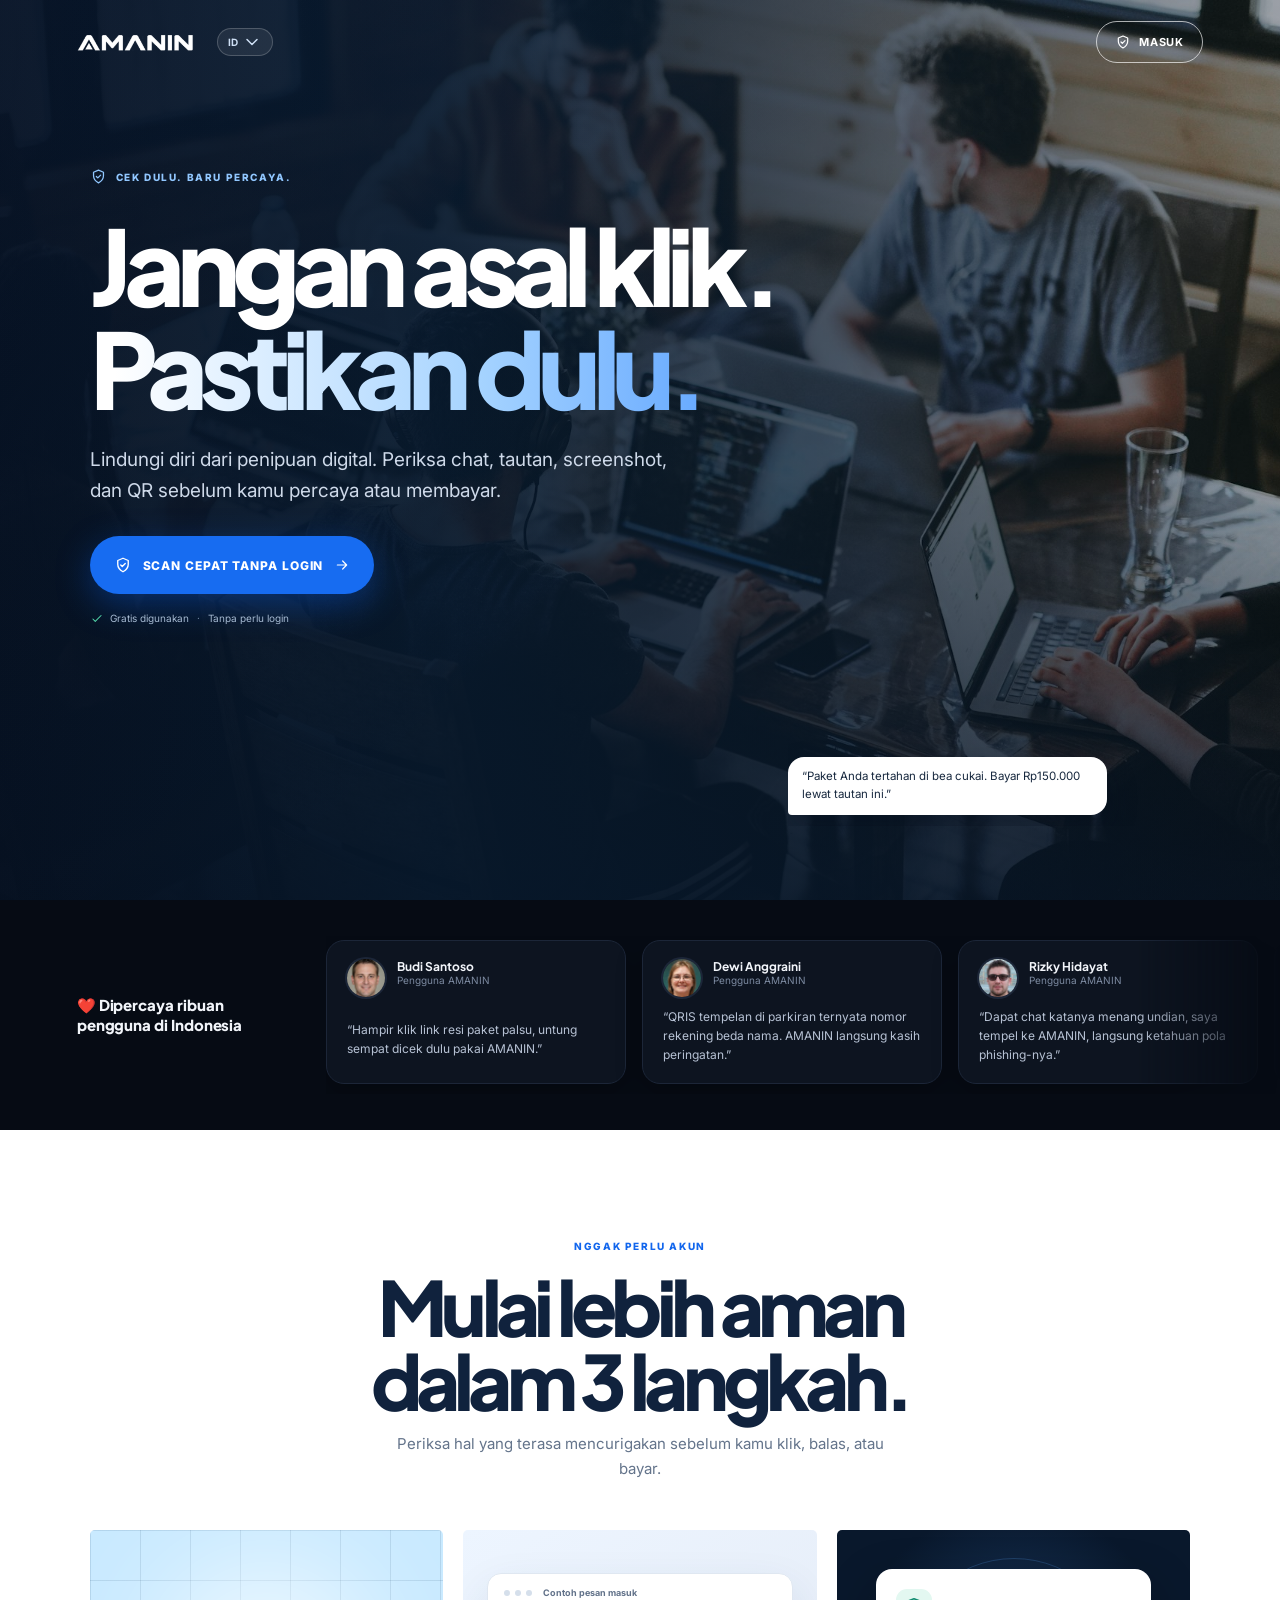
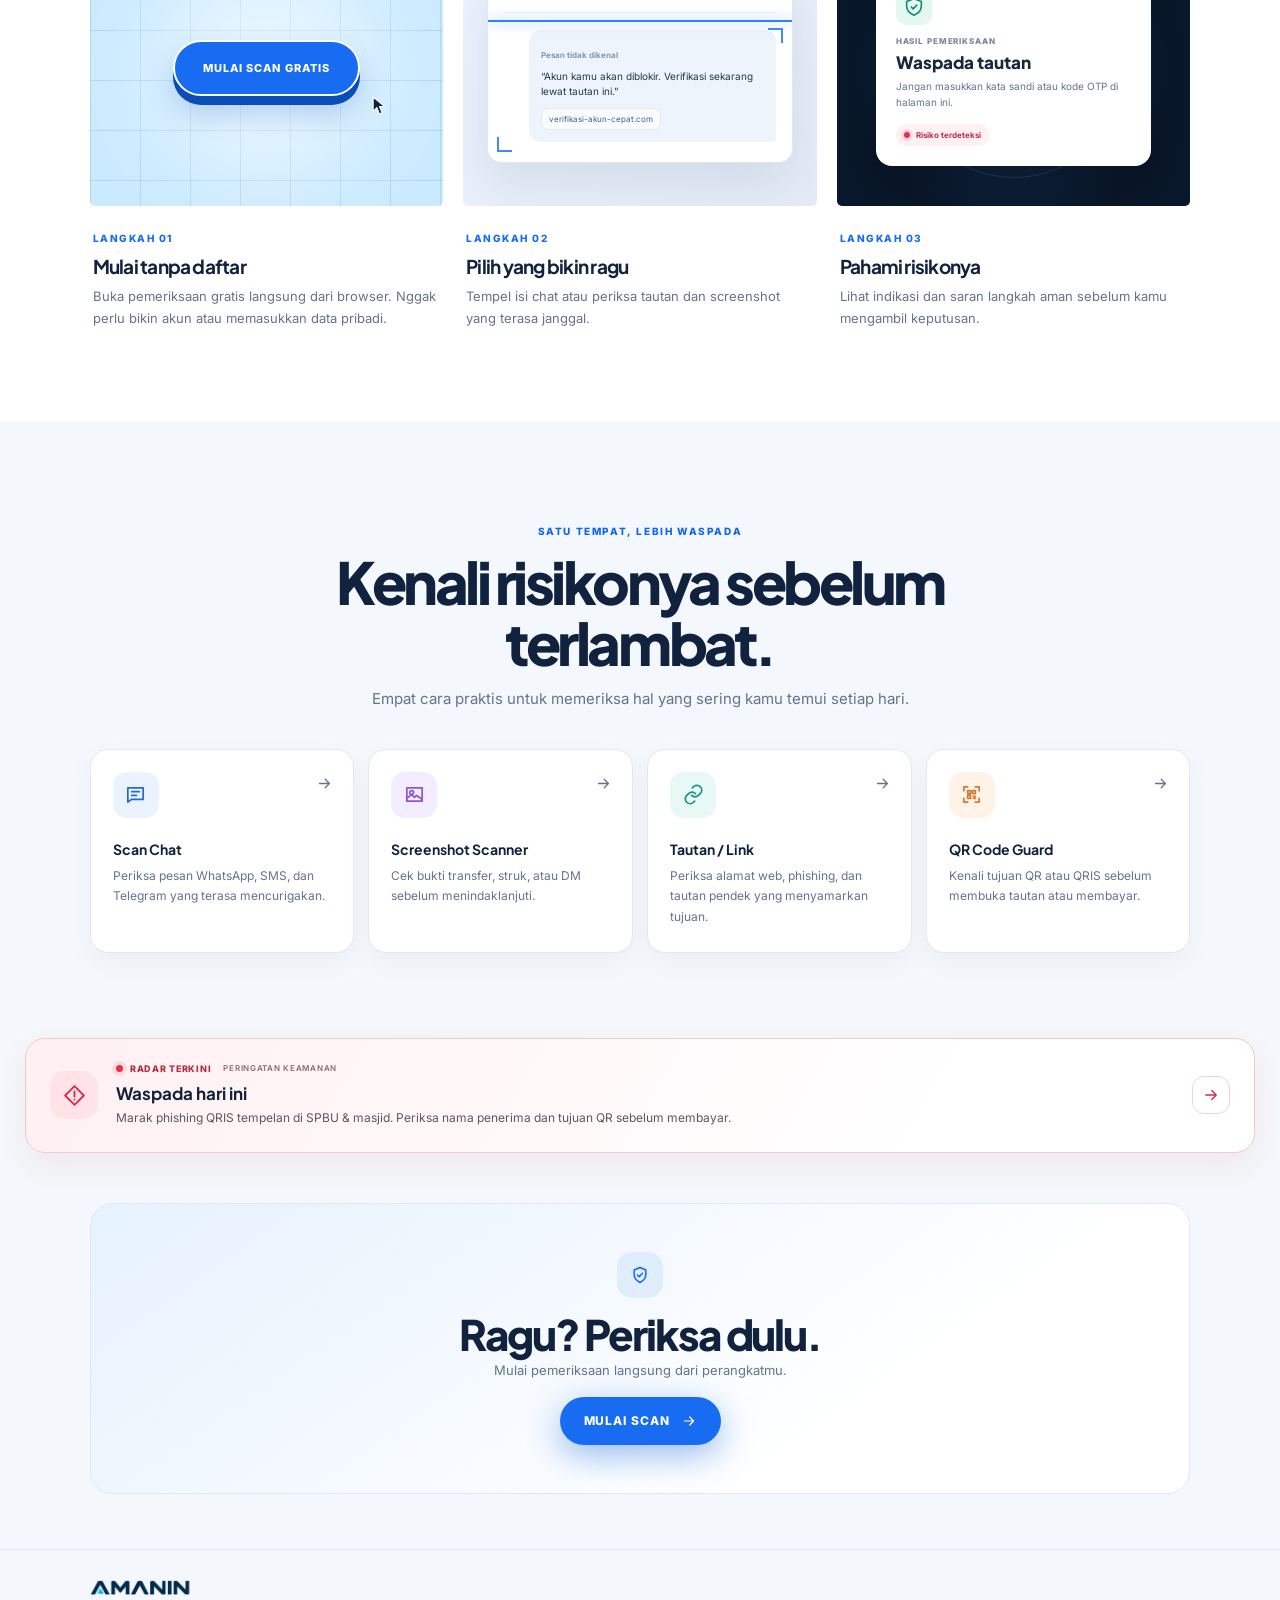
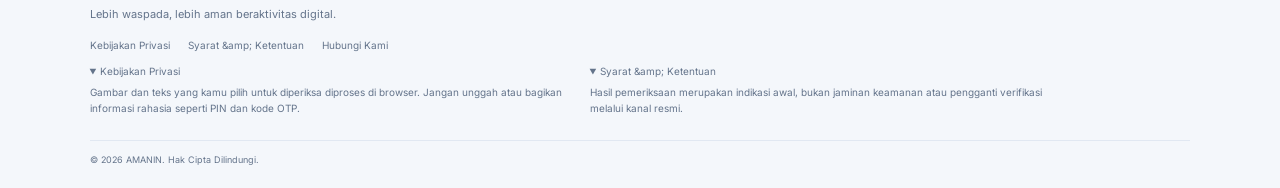
==== commit e1d12938: "banyaj di landing page" ====
--- a/index.html
+++ b/index.html
@@ -13,6 +13,15 @@
     <link rel="stylesheet" href="css/landing.css">
   </head>
   <body class="landing-body">
+    <div class="amanin-splash" id="amanin-splash">
+      <script>try{if(localStorage.getItem("amanin_visited"))document.getElementById("amanin-splash").remove();}catch(e){}</script>
+      <div class="amanin-splash-inner">
+        <span class="amanin-splash-logo"><svg viewBox="0 0 24 24" aria-hidden="true"><path d="M12 3 19 6v5c0 4.6-2.9 7.8-7 10-4.1-2.2-7-5.4-7-10V6l7-3Z"/><path d="m9 12 2 2 4-4"/></svg></span>
+        <strong class="amanin-splash-title">AMANIN</strong>
+        <span class="amanin-splash-status" id="amanin-splash-status" data-i18n="splash.status">Menyiapkan ruang aman digitalmu…</span>
+        <div class="amanin-splash-bar"><span></span></div>
+      </div>
+    </div>
     <div class="landing-shell">
       <header class="landing-header">
         <div class="landing-header-start">
@@ -65,39 +74,41 @@
         </section>
 
         <section class="testimonial-section" aria-label="Testimoni pengguna AMANIN">
-          <span class="testimonial-label" data-i18n="landing.testimonial.label">❤️ Dipercaya ribuan pengguna di Indonesia</span>
-          <div class="testimonial-marquee" id="testimonial-marquee">
-            <div class="testimonial-track" id="testimonial-track">
-              <article class="testimonial-card">
-                <span class="testimonial-avatar" style="--avatar-color:#6e62ff">BS</span>
-                <span class="testimonial-meta"><strong>Budi Santoso</strong><small data-i18n="landing.testimonial.role">Pengguna AMANIN</small></span>
-                <p data-i18n="landing.testimonial.q1">“Hampir klik link resi paket palsu, untung sempat dicek dulu pakai AMANIN.”</p>
-              </article>
-              <article class="testimonial-card">
-                <span class="testimonial-avatar" style="--avatar-color:#0d9d79">DA</span>
-                <span class="testimonial-meta"><strong>Dewi Anggraini</strong><small data-i18n="landing.testimonial.role">Pengguna AMANIN</small></span>
-                <p data-i18n="landing.testimonial.q2">“QRIS tempelan di parkiran ternyata nomor rekening beda nama. AMANIN langsung kasih peringatan.”</p>
-              </article>
-              <article class="testimonial-card">
-                <span class="testimonial-avatar" style="--avatar-color:#dc2b4e">RH</span>
-                <span class="testimonial-meta"><strong>Rizky Hidayat</strong><small data-i18n="landing.testimonial.role">Pengguna AMANIN</small></span>
-                <p data-i18n="landing.testimonial.q3">“Dapat chat katanya menang undian, saya tempel ke AMANIN, langsung ketahuan pola phishing-nya.”</p>
-              </article>
-              <article class="testimonial-card">
-                <span class="testimonial-avatar" style="--avatar-color:#1676de">SM</span>
-                <span class="testimonial-meta"><strong>Siti Maharani</strong><small data-i18n="landing.testimonial.role">Pengguna AMANIN</small></span>
-                <p data-i18n="landing.testimonial.q4">“Simpel banget, tinggal screenshot chat mencurigakan terus langsung dicek. Nggak perlu daftar akun.”</p>
-              </article>
-              <article class="testimonial-card">
-                <span class="testimonial-avatar" style="--avatar-color:#975900">AF</span>
-                <span class="testimonial-meta"><strong>Agus Firmansyah</strong><small data-i18n="landing.testimonial.role">Pengguna AMANIN</small></span>
-                <p data-i18n="landing.testimonial.q5">“Ada yang kirim file APK ngaku dari kurir. AMANIN kasih tau itu modus yang sering dipakai penipu.”</p>
-              </article>
-              <article class="testimonial-card">
-                <span class="testimonial-avatar" style="--avatar-color:#6e62ff">NP</span>
-                <span class="testimonial-meta"><strong>Nadia Putri</strong><small data-i18n="landing.testimonial.role">Pengguna AMANIN</small></span>
-                <p data-i18n="landing.testimonial.q6">“Setiap mau transfer ke rekening baru, saya cek dulu polanya di AMANIN. Jadi lebih tenang.”</p>
-              </article>
+          <div class="testimonial-row">
+            <span class="testimonial-label" data-i18n="landing.testimonial.label">❤️ Dipercaya ribuan pengguna di Indonesia</span>
+            <div class="testimonial-marquee" id="testimonial-marquee">
+              <div class="testimonial-track" id="testimonial-track">
+                <article class="testimonial-card">
+                  <img class="testimonial-avatar" src="assets/testimonials/t1.jpg" alt="" width="38" height="38">
+                  <span class="testimonial-meta"><strong>Budi Santoso</strong><small data-i18n="landing.testimonial.role">Pengguna AMANIN</small></span>
+                  <p data-i18n="landing.testimonial.q1">“Hampir klik link resi paket palsu, untung sempat dicek dulu pakai AMANIN.”</p>
+                </article>
+                <article class="testimonial-card">
+                  <img class="testimonial-avatar" src="assets/testimonials/t2.jpg" alt="" width="38" height="38">
+                  <span class="testimonial-meta"><strong>Dewi Anggraini</strong><small data-i18n="landing.testimonial.role">Pengguna AMANIN</small></span>
+                  <p data-i18n="landing.testimonial.q2">“QRIS tempelan di parkiran ternyata nomor rekening beda nama. AMANIN langsung kasih peringatan.”</p>
+                </article>
+                <article class="testimonial-card">
+                  <img class="testimonial-avatar" src="assets/testimonials/t3.jpg" alt="" width="38" height="38">
+                  <span class="testimonial-meta"><strong>Rizky Hidayat</strong><small data-i18n="landing.testimonial.role">Pengguna AMANIN</small></span>
+                  <p data-i18n="landing.testimonial.q3">“Dapat chat katanya menang undian, saya tempel ke AMANIN, langsung ketahuan pola phishing-nya.”</p>
+                </article>
+                <article class="testimonial-card">
+                  <img class="testimonial-avatar" src="assets/testimonials/t5.jpg" alt="" width="38" height="38">
+                  <span class="testimonial-meta"><strong>Siti Maharani</strong><small data-i18n="landing.testimonial.role">Pengguna AMANIN</small></span>
+                  <p data-i18n="landing.testimonial.q4">“Simpel banget, tinggal screenshot chat mencurigakan terus langsung dicek. Nggak perlu daftar akun.”</p>
+                </article>
+                <article class="testimonial-card">
+                  <img class="testimonial-avatar" src="assets/testimonials/t4.jpg" alt="" width="38" height="38">
+                  <span class="testimonial-meta"><strong>Agus Firmansyah</strong><small data-i18n="landing.testimonial.role">Pengguna AMANIN</small></span>
+                  <p data-i18n="landing.testimonial.q5">“Ada yang kirim file APK ngaku dari kurir. AMANIN kasih tau itu modus yang sering dipakai penipu.”</p>
+                </article>
+                <article class="testimonial-card">
+                  <img class="testimonial-avatar" src="assets/testimonials/t6.jpg" alt="" width="38" height="38">
+                  <span class="testimonial-meta"><strong>Nadia Putri</strong><small data-i18n="landing.testimonial.role">Pengguna AMANIN</small></span>
+                  <p data-i18n="landing.testimonial.q6">“Setiap mau transfer ke rekening baru, saya cek dulu polanya di AMANIN. Jadi lebih tenang.”</p>
+                </article>
+              </div>
             </div>
           </div>
         </section>
@@ -226,13 +237,6 @@
         <small class="copyright" data-i18n-html="landing.footer.copyright">© 2026 AMANIN. Hak Cipta Dilindungi.</small>
       </footer>
     </div>
-    <aside class="mobile-sticky-cta" aria-label="Mulai pemeriksaan">
-      <a class="landing-primary" href="scan.html?mode=qr">
-        <svg viewBox="0 0 24 24" aria-hidden="true"><path d="M12 3 19 6v5c0 4.6-2.9 7.8-7 10-4.1-2.2-7-5.4-7-10V6l7-3Z"/><path d="m9 12 2 2 4-4"/></svg>
-        <span data-i18n="landing.hero.cta">Scan Cepat Tanpa Login</span>
-        <svg class="button-arrow" viewBox="0 0 24 24" aria-hidden="true"><path d="M5 12h14m-6-6 6 6-6 6"/></svg>
-      </a>
-    </aside>
     <script defer src="js/i18n.js"></script>
     <script src="js/landing.js" defer></script>
   </body>
--- a/css/styles.css
+++ b/css/styles.css
@@ -247,16 +247,19 @@
 #theme-toggle:checked ~ .topbar .moon-icon { opacity: 1; color: #58a0ff; }
 #theme-toggle:focus-visible ~ .topbar .theme-toggle { outline: 2px solid var(--cyan); outline-offset: 4px; border-radius: 5px; }
 .lang-switch { position: relative; flex: 0 0 auto; }
-.lang-switch-button { height: 28px; display: inline-flex; align-items: center; gap: 4px; padding: 0 10px; border: 1px solid var(--border); border-radius: 20px; color: var(--text-muted); background: var(--surface-soft); font: 700 10px "Inter",sans-serif; letter-spacing: .3px; cursor: pointer; transition: border-color .2s, color .2s; }
+.lang-switch-button { height: 28px; display: inline-flex; align-items: center; gap: 4px; padding: 0 10px; border: 1px solid var(--border); border-radius: 20px; color: var(--text-muted); background: var(--surface-soft); font: 700 10px "Inter",sans-serif; letter-spacing: .3px; cursor: pointer; transition: border-color .15s, color .15s, border-radius .15s; }
 .lang-switch-button:hover { color: var(--cyan); border-color: var(--cyan); }
-.lang-switch-button svg { width: 10px; height: 10px; }
-.lang-switch-menu { position: fixed; z-index: 999; min-width: 118px; display: grid; padding: 6px; border: 1px solid var(--border); border-radius: 12px; background: var(--surface-strong); opacity: 1; box-shadow: 0 14px 34px rgba(var(--shadow-color),.28), 0 0 0 1px rgba(var(--shadow-color),.04); }
+.lang-switch-button svg { width: 10px; height: 10px; transition: transform .2s ease; }
+.lang-switch.is-open .lang-switch-button { color: var(--cyan); border-color: var(--cyan); border-radius: 14px 14px 4px 4px; }
+.lang-switch.is-open .lang-switch-button svg { transform: rotate(180deg); }
+.lang-switch-menu { position: fixed; z-index: 999; min-width: 118px; display: grid; padding: 6px; border: 1px solid var(--cyan); border-top: 0; border-radius: 4px 14px 14px 14px; background: var(--surface-strong); opacity: 1; box-shadow: 0 14px 34px rgba(var(--shadow-color),.28), 0 0 0 1px rgba(var(--shadow-color),.04); }
 .lang-switch-menu.is-hidden { display: none; }
 .lang-switch-menu button { display: flex; align-items: center; justify-content: space-between; min-height: 32px; padding: 0 8px; border: 0; border-radius: 8px; color: var(--ink); background: transparent; font: 600 11px "Inter",sans-serif; text-align: left; cursor: pointer; }
 .lang-switch-menu button:hover { background: var(--surface-soft); }
 .lang-switch-menu button.is-active { color: var(--cyan); font-weight: 700; }
 .landing-header .lang-switch-button { color: #cfe0f5; border-color: #ffffff33; background: #ffffff12; }
 .landing-header .lang-switch-button:hover { color: #fff; border-color: #ffffff66; }
+.landing-header .lang-switch.is-open .lang-switch-button { color: #fff; border-color: #fff; background: #ffffff22; }
 .landing-return { width: 31px; height: 31px; display: grid; flex: 0 0 auto; place-items: center; border: 1px solid var(--border); border-radius: 50%; color: var(--text-muted); background: var(--surface-soft); transition: color .2s, border-color .2s, transform .2s; }
 .landing-return svg { width: 15px; height: 15px; }
 .landing-return:hover { color: var(--cyan); border-color: var(--cyan); transform: translateY(-1px); }
--- a/css/landing.css
+++ b/css/landing.css
@@ -14,6 +14,34 @@
   color: #10223d;
   background: #f4f7fb;
   font-family: "Inter", Arial, sans-serif;
+}
+
+.amanin-splash {
+  position: fixed;
+  z-index: 9999;
+  inset: 0;
+  display: flex;
+  align-items: center;
+  justify-content: center;
+  background:
+    radial-gradient(120% 140% at 15% 10%, #102c57 0%, transparent 55%),
+    linear-gradient(135deg, #060d16 0%, #0a1a2a 55%, #102b54 100%);
+  opacity: 1;
+  transition: opacity .45s ease;
+}
+.amanin-splash.is-leaving { opacity: 0; pointer-events: none; }
+.amanin-splash-inner { display: flex; flex-direction: column; align-items: center; gap: 14px; animation: amanin-splash-in .5s cubic-bezier(.2,.8,.2,1) both; }
+.amanin-splash-logo { width: 56px; height: 56px; display: grid; place-items: center; border-radius: 18px; color: #58a0ff; background: #ffffff14; box-shadow: 0 0 0 1px #ffffff1f inset; animation: amanin-splash-pulse 1.6s ease-in-out infinite; }
+.amanin-splash-logo svg { width: 30px; height: 30px; fill: none; stroke: currentColor; stroke-width: 1.8; stroke-linecap: round; stroke-linejoin: round; }
+.amanin-splash-title { color: #fff; font: 800 22px "Plus Jakarta Sans", sans-serif; letter-spacing: .02em; }
+.amanin-splash-status { color: #9fb2cc; font-size: 12px; letter-spacing: .01em; }
+.amanin-splash-bar { width: 160px; height: 3px; overflow: hidden; border-radius: 3px; background: #ffffff1a; }
+.amanin-splash-bar span { display: block; width: 40%; height: 100%; border-radius: inherit; background: linear-gradient(90deg,#1769ff,#58a0ff); animation: amanin-splash-bar 1.1s cubic-bezier(.3,.1,.3,1) infinite; }
+@keyframes amanin-splash-in { from { opacity: 0; transform: translateY(8px); } to { opacity: 1; transform: translateY(0); } }
+@keyframes amanin-splash-pulse { 0%,100% { transform: scale(1); } 50% { transform: scale(1.08); } }
+@keyframes amanin-splash-bar { 0% { transform: translateX(-120%); } 100% { transform: translateX(340%); } }
+@media (prefers-reduced-motion: reduce) {
+  .amanin-splash-inner, .amanin-splash-logo, .amanin-splash-bar span { animation: none; }
 }
 
 .landing-shell {
@@ -242,20 +270,23 @@
   transition: opacity .42s ease, transform .42s cubic-bezier(.22,.9,.3,1);
 }
 .chat-bubble.is-visible { opacity: 1; transform: translateY(0) scale(1); }
-.chat-bubble.is-dim { opacity: .3; }
+.chat-bubble.is-leaving { opacity: 0; transform: translateY(-18px) scale(.95); transition: opacity .45s ease, transform .45s cubic-bezier(.3,.1,.3,1); }
 .chat-bubble.is-action { color: #5a6679; background: #eef1f6; font-weight: 600; }
 .chat-bubble.is-danger { margin-left: auto; border-radius: 16px 16px 4px 16px; color: #fff; background: linear-gradient(135deg,#ff6b81,#dc2b4e); }
 .chat-bubble.is-safe { margin-left: auto; border-radius: 16px 16px 4px 16px; color: #fff; background: linear-gradient(135deg,#19c37d,#0d9d79); }
 
-.testimonial-section { padding: 30px 0 6px; background: #060b14; overflow: hidden; }
-.testimonial-label { display: block; margin: 0 0 20px; padding: 0 clamp(24px, 7vw, 112px); color: #c3cfe0; font-size: 13px; font-weight: 700; letter-spacing: .01em; text-align: center; }
+.testimonial-section { padding: 36px 0; background: #060b14; overflow: hidden; }
+.testimonial-row { display: flex; align-items: center; gap: clamp(20px, 4vw, 44px); padding-left: clamp(20px, 6vw, 96px); }
+.testimonial-label { flex: 0 0 auto; width: clamp(150px, 16vw, 220px); color: #f2f5fa; font: 800 15px/1.35 "Plus Jakarta Sans", sans-serif; letter-spacing: -.005em; }
 .testimonial-marquee {
   position: relative;
+  flex: 1;
+  min-width: 0;
   overflow: hidden;
-  -webkit-mask-image: linear-gradient(90deg, transparent, #000 6%, #000 94%, transparent);
-  mask-image: linear-gradient(90deg, transparent, #000 6%, #000 94%, transparent);
-}
-.testimonial-track { display: flex; width: max-content; gap: 16px; padding: 4px 0 30px; animation: testimonial-scroll 42s linear infinite; }
+  -webkit-mask-image: linear-gradient(90deg, #000 85%, transparent);
+  mask-image: linear-gradient(90deg, #000 85%, transparent);
+}
+.testimonial-track { display: flex; width: max-content; gap: 16px; padding: 4px 0 10px; animation: testimonial-scroll 42s linear infinite; }
 .testimonial-marquee:hover .testimonial-track,
 .testimonial-track.is-paused { animation-play-state: paused; }
 .testimonial-card {
@@ -271,13 +302,15 @@
   background: #0d1420;
   box-shadow: 0 10px 26px rgba(0,0,0,.25);
 }
-.testimonial-avatar { grid-row: span 2; width: 38px; height: 38px; display: grid; place-items: center; border-radius: 50%; color: #fff; background: var(--avatar-color, #6e62ff); font: 700 12px "Plus Jakarta Sans", sans-serif; }
+.testimonial-avatar { grid-row: span 2; width: 38px; height: 38px; border-radius: 50%; object-fit: cover; box-shadow: 0 0 0 2px #1c2638; }
 .testimonial-meta { display: grid; min-width: 0; }
 .testimonial-meta strong { overflow: hidden; color: #f2f5fa; font: 700 12px "Plus Jakarta Sans", sans-serif; text-overflow: ellipsis; white-space: nowrap; }
 .testimonial-meta small { color: #7c8aa0; font-size: 10px; }
 .testimonial-card p { grid-column: 1 / -1; margin: 8px 0 0; color: #b7c2d4; font-size: 12px; line-height: 1.6; }
 @keyframes testimonial-scroll { from { transform: translateX(0); } to { transform: translateX(-50%); } }
 @media (max-width: 760px) {
+  .testimonial-row { gap: 16px; padding-left: 20px; }
+  .testimonial-label { width: 112px; font-size: 13px; }
   .testimonial-card { width: 258px; padding: 15px 17px; }
 }
 
@@ -409,7 +442,6 @@
 .legal-details summary { cursor: pointer; }
 .legal-details p { max-width: 480px; margin: 7px 0; line-height: 1.6; }
 .copyright { display: block; margin-top: 17px; padding-top: 13px; border-top: 1px solid var(--landing-border); color: var(--landing-muted); font-size: 9px; }
-.mobile-sticky-cta { display: none; }
 
 @keyframes hero-float { 0%, 100% { transform: translateY(0); } 50% { transform: translateY(-9px); } }
 @keyframes orbit-turn { to { transform: rotate(360deg); } }
@@ -508,23 +540,7 @@
   .radar-link { width: 32px; height: 32px; }
   .closing-cta { margin: 35px 20px 32px; padding: 30px 16px; }
   .closing-cta h2 { font-size: 27px; }
-  .landing-footer { padding: 23px 20px 112px; }
-  .mobile-sticky-cta {
-    position: fixed;
-    z-index: 20;
-    right: 0;
-    bottom: 0;
-    left: 0;
-    width: 100%;
-    display: block;
-    padding: 10px 16px calc(10px + env(safe-area-inset-bottom));
-    border-top: 1px solid #ffffff26;
-    background: #081629eF;
-    box-shadow: 0 -8px 28px #06122540;
-    backdrop-filter: blur(18px);
-    -webkit-backdrop-filter: blur(18px);
-  }
-  .mobile-sticky-cta .landing-primary { width: 100%; min-height: 48px; }
+  .landing-footer { padding: 23px 20px calc(23px + env(safe-area-inset-bottom)); }
 }
 
 @media (max-width: 370px) {
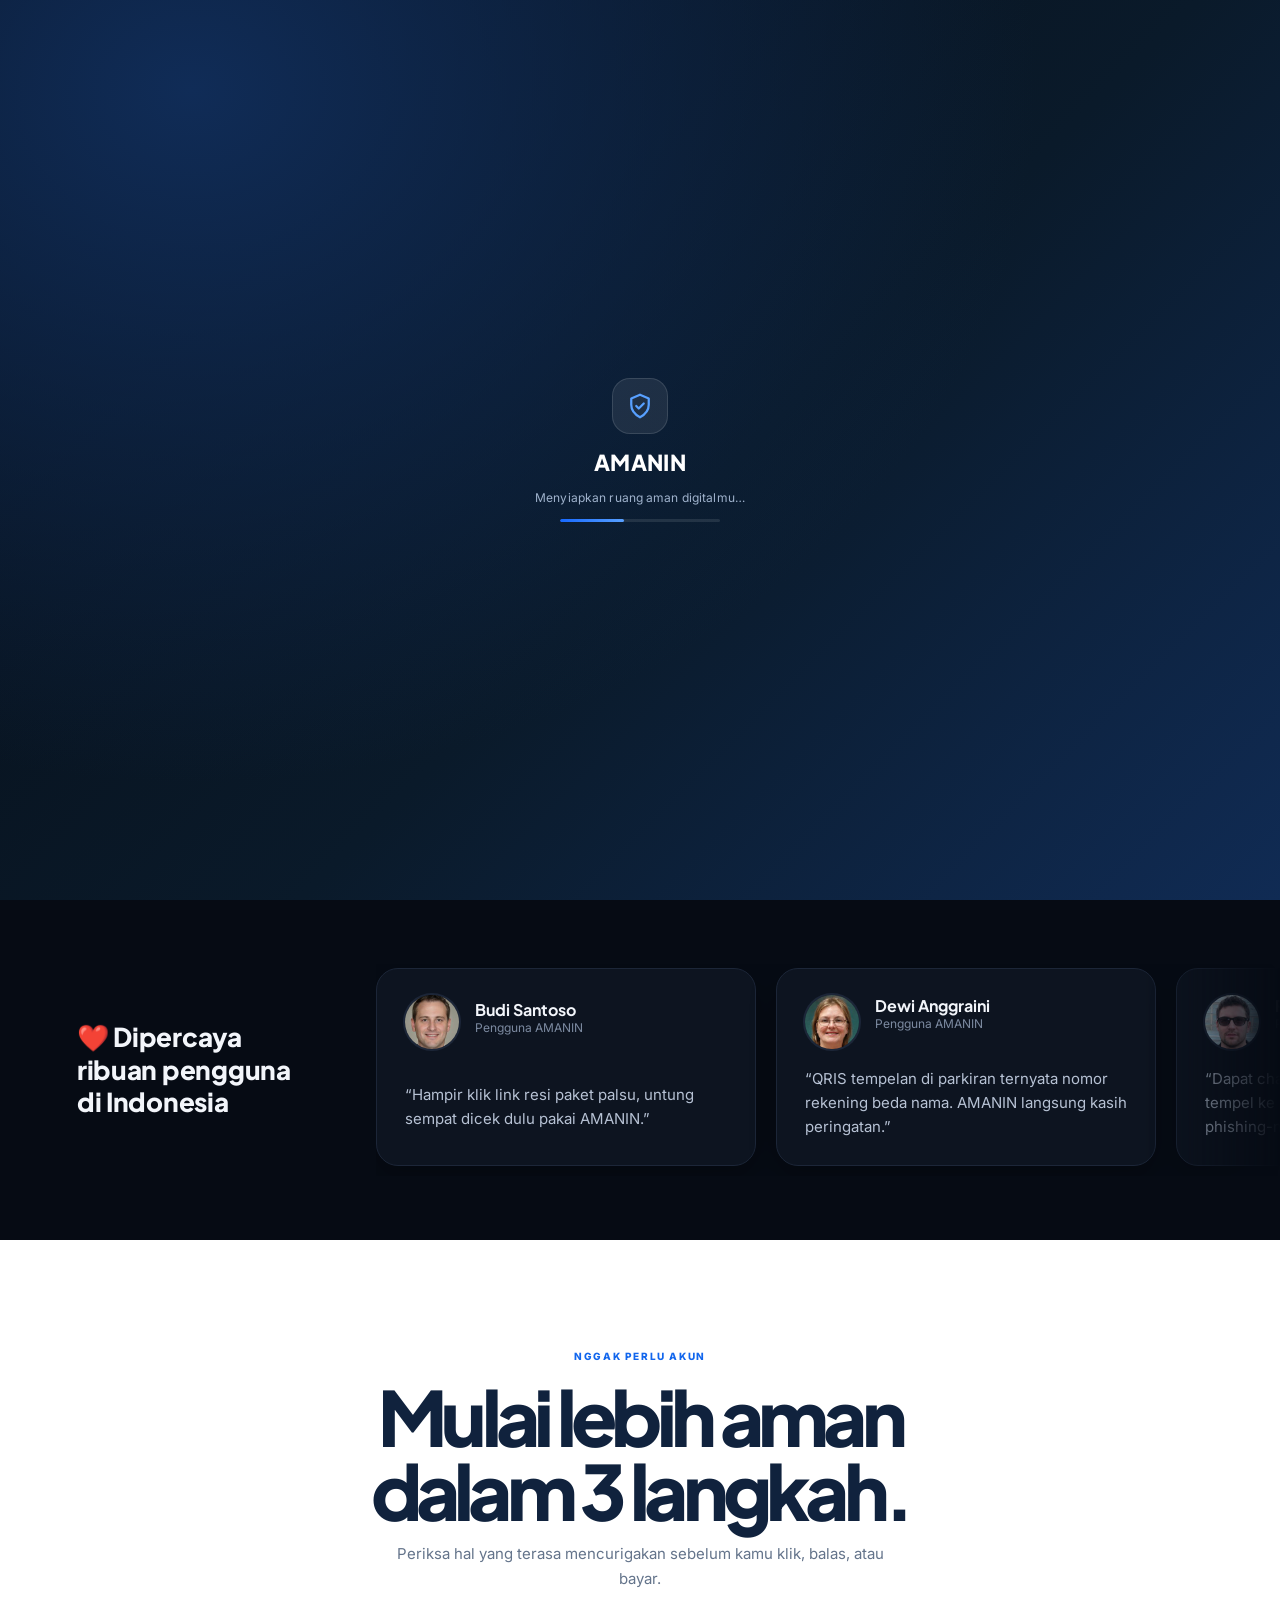
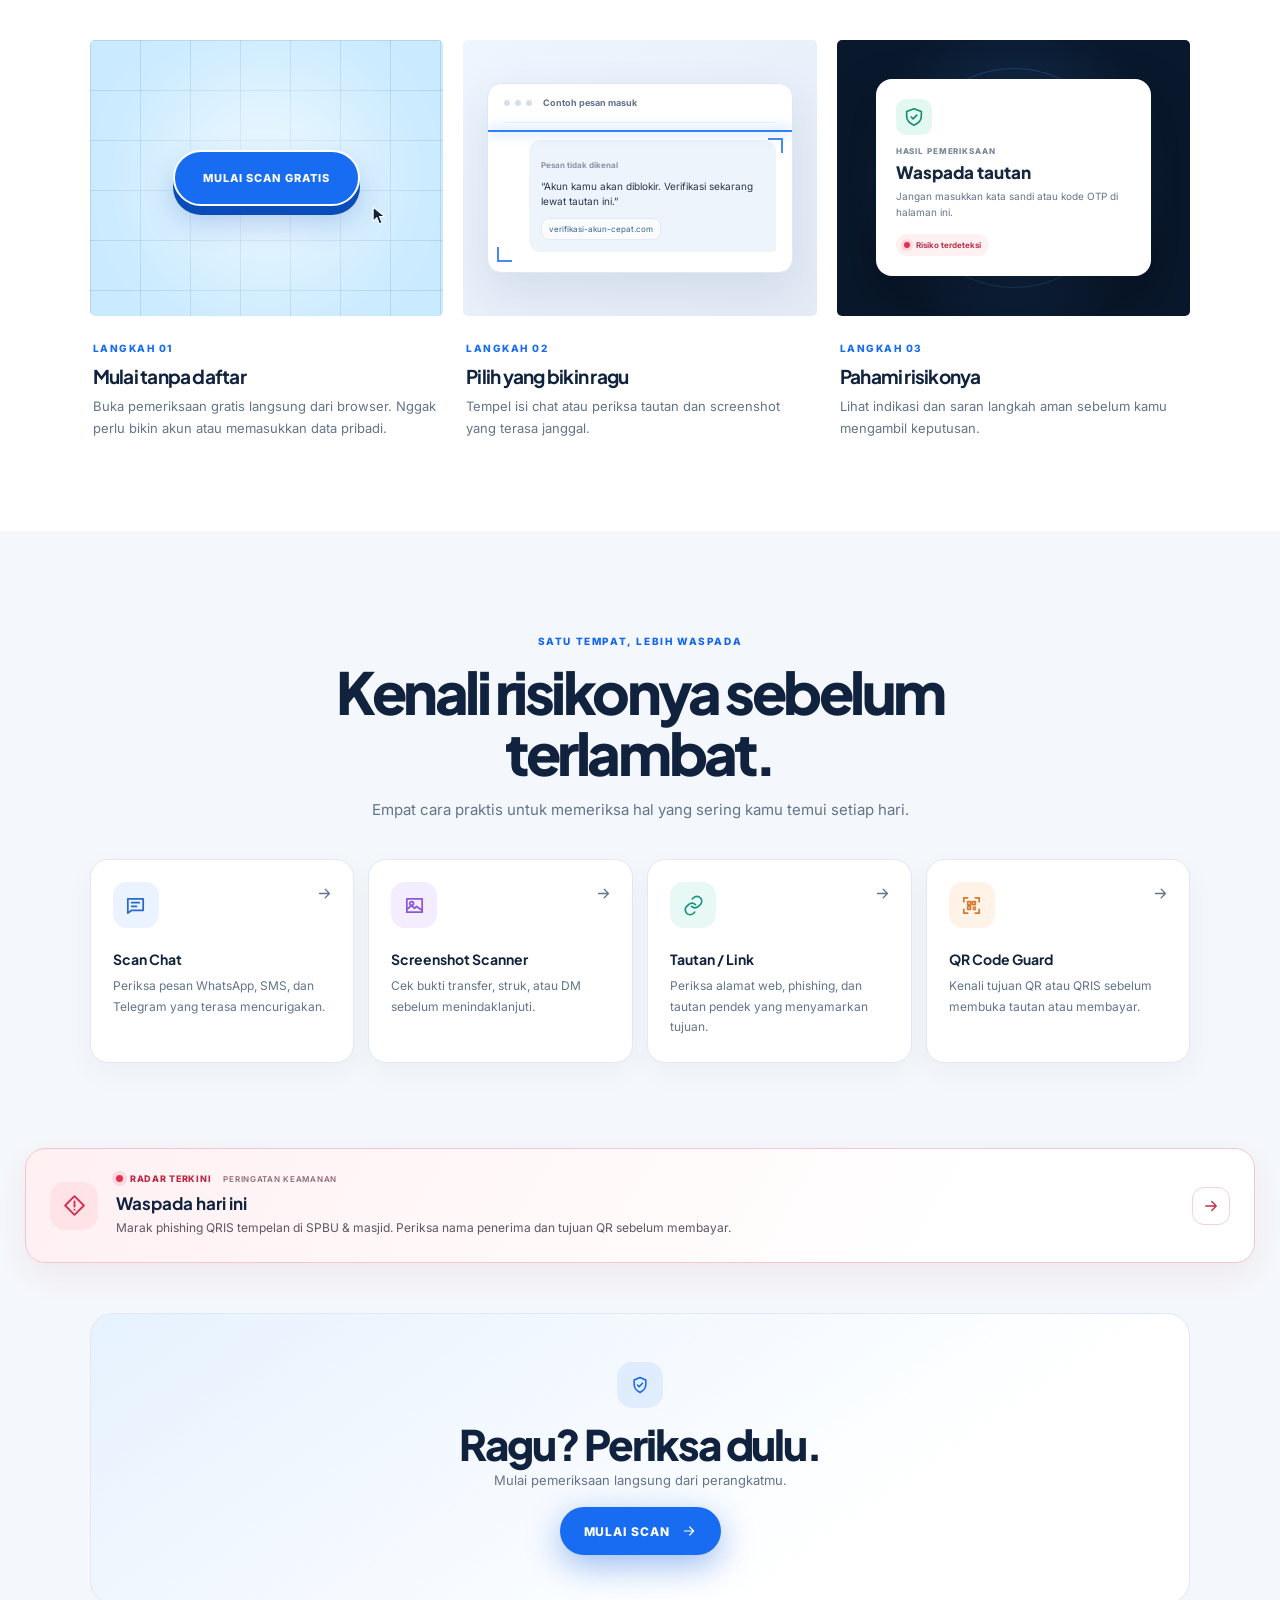
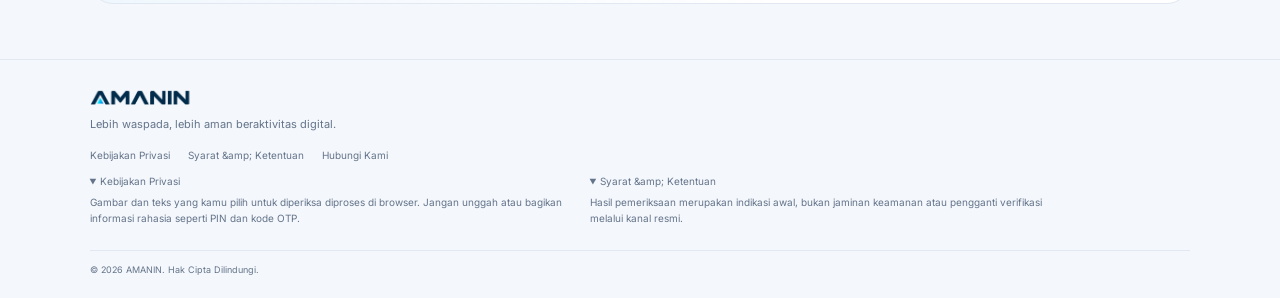
==== commit 6505e0eb: "itulahj" ====
--- a/index.html
+++ b/index.html
@@ -14,7 +14,6 @@
   </head>
   <body class="landing-body">
     <div class="amanin-splash" id="amanin-splash">
-      <script>try{if(localStorage.getItem("amanin_visited"))document.getElementById("amanin-splash").remove();}catch(e){}</script>
       <div class="amanin-splash-inner">
         <span class="amanin-splash-logo"><svg viewBox="0 0 24 24" aria-hidden="true"><path d="M12 3 19 6v5c0 4.6-2.9 7.8-7 10-4.1-2.2-7-5.4-7-10V6l7-3Z"/><path d="m9 12 2 2 4-4"/></svg></span>
         <strong class="amanin-splash-title">AMANIN</strong>
--- a/css/styles.css
+++ b/css/styles.css
@@ -409,6 +409,16 @@
 .category-card strong { overflow: hidden; font: 700 12.5px "Plus Jakarta Sans",sans-serif; text-overflow: ellipsis; white-space: nowrap; }
 .category-card small { overflow: hidden; color: var(--text-muted); font-size: 10px; letter-spacing: .1px; text-overflow: ellipsis; white-space: nowrap; }
 
+.category-card-feature { position: relative; overflow: hidden; border: none; background: linear-gradient(145deg,#0b63ff,#0330a3); box-shadow: 0 1px 2px rgba(7,82,231,.1), 0 14px 28px rgba(7,82,231,.32), 0 30px 50px -18px rgba(7,82,231,.4); }
+.category-card-feature::after { position: absolute; top: -40px; right: -30px; width: 130px; height: 130px; border-radius: 50%; background: radial-gradient(circle, rgba(255,255,255,.22), transparent 70%); content: ""; pointer-events: none; }
+.category-card-feature .category-icon { color: #fff; background: rgba(255,255,255,.2); }
+.category-card-feature .mini-signal.verified { color: #fff; }
+.category-card-feature strong,.category-card-feature small { position: relative; z-index: 1; color: #fff; }
+.category-card-feature small { color: rgba(255,255,255,.82); }
+.category-card-feature .category-badge { position: relative; z-index: 1; width: fit-content; padding: 2px 8px; border-radius: 20px; color: #fff; background: rgba(255,255,255,.22); font: 700 8px "Inter",sans-serif; letter-spacing: .3px; text-transform: uppercase; }
+.category-card-feature:hover { box-shadow: 0 1px 2px rgba(7,82,231,.12), 0 18px 34px rgba(7,82,231,.4), 0 34px 56px -18px rgba(7,82,231,.48); }
+.app:has(#theme-toggle:checked) .category-card-feature { box-shadow: 0 1px 0 rgba(255,255,255,.04) inset, 0 16px 32px rgba(3,48,163,.45), 0 32px 60px -18px rgba(3,48,163,.5); }
+
 .recent-section { gap: 10px; }
 .section-heading > a { display: flex; align-items: center; gap: 3px; color: var(--cyan); font-size: 10px; font-weight: 600; white-space: nowrap; }
 .section-heading > a svg { width: 13px; height: 13px; }
--- a/css/landing.css
+++ b/css/landing.css
@@ -36,7 +36,7 @@
 .amanin-splash-title { color: #fff; font: 800 22px "Plus Jakarta Sans", sans-serif; letter-spacing: .02em; }
 .amanin-splash-status { color: #9fb2cc; font-size: 12px; letter-spacing: .01em; }
 .amanin-splash-bar { width: 160px; height: 3px; overflow: hidden; border-radius: 3px; background: #ffffff1a; }
-.amanin-splash-bar span { display: block; width: 40%; height: 100%; border-radius: inherit; background: linear-gradient(90deg,#1769ff,#58a0ff); animation: amanin-splash-bar 1.1s cubic-bezier(.3,.1,.3,1) infinite; }
+.amanin-splash-bar span { display: block; width: 40%; height: 100%; border-radius: inherit; background: linear-gradient(90deg,#1769ff,#58a0ff); animation: amanin-splash-bar 1.5s cubic-bezier(.3,.1,.3,1) infinite; }
 @keyframes amanin-splash-in { from { opacity: 0; transform: translateY(8px); } to { opacity: 1; transform: translateY(0); } }
 @keyframes amanin-splash-pulse { 0%,100% { transform: scale(1); } 50% { transform: scale(1.08); } }
 @keyframes amanin-splash-bar { 0% { transform: translateX(-120%); } 100% { transform: translateX(340%); } }
@@ -105,6 +105,9 @@
 .landing-header.is-glass .brand-logo { filter: none; }
 .landing-header.is-glass .login-link { border-color: rgba(16, 34, 61, .22); color: #10223d; }
 .landing-header.is-glass .login-link:hover { border-color: #1266ed; background: rgba(18, 102, 237, .07); }
+.landing-header.is-glass .lang-switch-button { color: #10223d; border-color: rgba(16, 34, 61, .22); background: rgba(16, 34, 61, .05); }
+.landing-header.is-glass .lang-switch-button:hover { color: #1266ed; border-color: #1266ed; }
+.landing-header.is-glass .lang-switch.is-open .lang-switch-button { color: #1266ed; border-color: #1266ed; background: rgba(18, 102, 237, .08); }
 .landing-header.is-brand-compact .brand-logo-frame { width: 22px; }
 .header-actions { display: flex; align-items: center; gap: 16px; }
 .login-link {
@@ -275,9 +278,9 @@
 .chat-bubble.is-danger { margin-left: auto; border-radius: 16px 16px 4px 16px; color: #fff; background: linear-gradient(135deg,#ff6b81,#dc2b4e); }
 .chat-bubble.is-safe { margin-left: auto; border-radius: 16px 16px 4px 16px; color: #fff; background: linear-gradient(135deg,#19c37d,#0d9d79); }
 
-.testimonial-section { padding: 36px 0; background: #060b14; overflow: hidden; }
-.testimonial-row { display: flex; align-items: center; gap: clamp(20px, 4vw, 44px); padding-left: clamp(20px, 6vw, 96px); }
-.testimonial-label { flex: 0 0 auto; width: clamp(150px, 16vw, 220px); color: #f2f5fa; font: 800 15px/1.35 "Plus Jakarta Sans", sans-serif; letter-spacing: -.005em; }
+.testimonial-section { padding: 64px 0; background: #060b14; overflow: hidden; }
+.testimonial-row { display: flex; align-items: center; gap: clamp(28px, 5vw, 56px); padding-left: clamp(20px, 6vw, 96px); }
+.testimonial-label { flex: 0 0 auto; width: clamp(180px, 19vw, 280px); color: #f2f5fa; font: 800 26px/1.25 "Plus Jakarta Sans", sans-serif; letter-spacing: -.01em; }
 .testimonial-marquee {
   position: relative;
   flex: 1;
@@ -286,32 +289,36 @@
   -webkit-mask-image: linear-gradient(90deg, #000 85%, transparent);
   mask-image: linear-gradient(90deg, #000 85%, transparent);
 }
-.testimonial-track { display: flex; width: max-content; gap: 16px; padding: 4px 0 10px; animation: testimonial-scroll 42s linear infinite; }
+.testimonial-track { display: flex; width: max-content; gap: 20px; padding: 4px 0 10px; animation: testimonial-scroll 42s linear infinite; }
 .testimonial-marquee:hover .testimonial-track,
 .testimonial-track.is-paused { animation-play-state: paused; }
 .testimonial-card {
   flex: 0 0 auto;
-  width: 300px;
+  width: 380px;
   display: grid;
   grid-template-columns: auto 1fr;
   align-items: start;
-  gap: 2px 12px;
-  padding: 18px 20px;
+  gap: 4px 16px;
+  padding: 26px 28px;
   border: 1px solid #1c2638;
-  border-radius: 18px;
+  border-radius: 22px;
   background: #0d1420;
   box-shadow: 0 10px 26px rgba(0,0,0,.25);
 }
-.testimonial-avatar { grid-row: span 2; width: 38px; height: 38px; border-radius: 50%; object-fit: cover; box-shadow: 0 0 0 2px #1c2638; }
-.testimonial-meta { display: grid; min-width: 0; }
-.testimonial-meta strong { overflow: hidden; color: #f2f5fa; font: 700 12px "Plus Jakarta Sans", sans-serif; text-overflow: ellipsis; white-space: nowrap; }
-.testimonial-meta small { color: #7c8aa0; font-size: 10px; }
-.testimonial-card p { grid-column: 1 / -1; margin: 8px 0 0; color: #b7c2d4; font-size: 12px; line-height: 1.6; }
+.testimonial-avatar { grid-row: span 2; width: 54px; height: 54px; border-radius: 50%; object-fit: cover; box-shadow: 0 0 0 2px #1c2638; }
+.testimonial-meta { display: grid; min-width: 0; align-self: center; }
+.testimonial-meta strong { overflow: hidden; color: #f2f5fa; font: 700 16px "Plus Jakarta Sans", sans-serif; text-overflow: ellipsis; white-space: nowrap; }
+.testimonial-meta small { color: #7c8aa0; font-size: 12px; }
+.testimonial-card p { grid-column: 1 / -1; margin: 14px 0 0; color: #b7c2d4; font-size: 15px; line-height: 1.6; }
 @keyframes testimonial-scroll { from { transform: translateX(0); } to { transform: translateX(-50%); } }
 @media (max-width: 760px) {
-  .testimonial-row { gap: 16px; padding-left: 20px; }
-  .testimonial-label { width: 112px; font-size: 13px; }
-  .testimonial-card { width: 258px; padding: 15px 17px; }
+  .testimonial-section { padding: 44px 0; }
+  .testimonial-row { gap: 18px; padding-left: 20px; }
+  .testimonial-label { width: 140px; font-size: 18px; }
+  .testimonial-card { width: 300px; padding: 20px 22px; }
+  .testimonial-avatar { width: 44px; height: 44px; }
+  .testimonial-meta strong { font-size: 13px; }
+  .testimonial-card p { font-size: 13px; }
 }
 
 .steps-section { padding: 104px clamp(24px, 7vw, 112px) 92px; background: #fff; }
